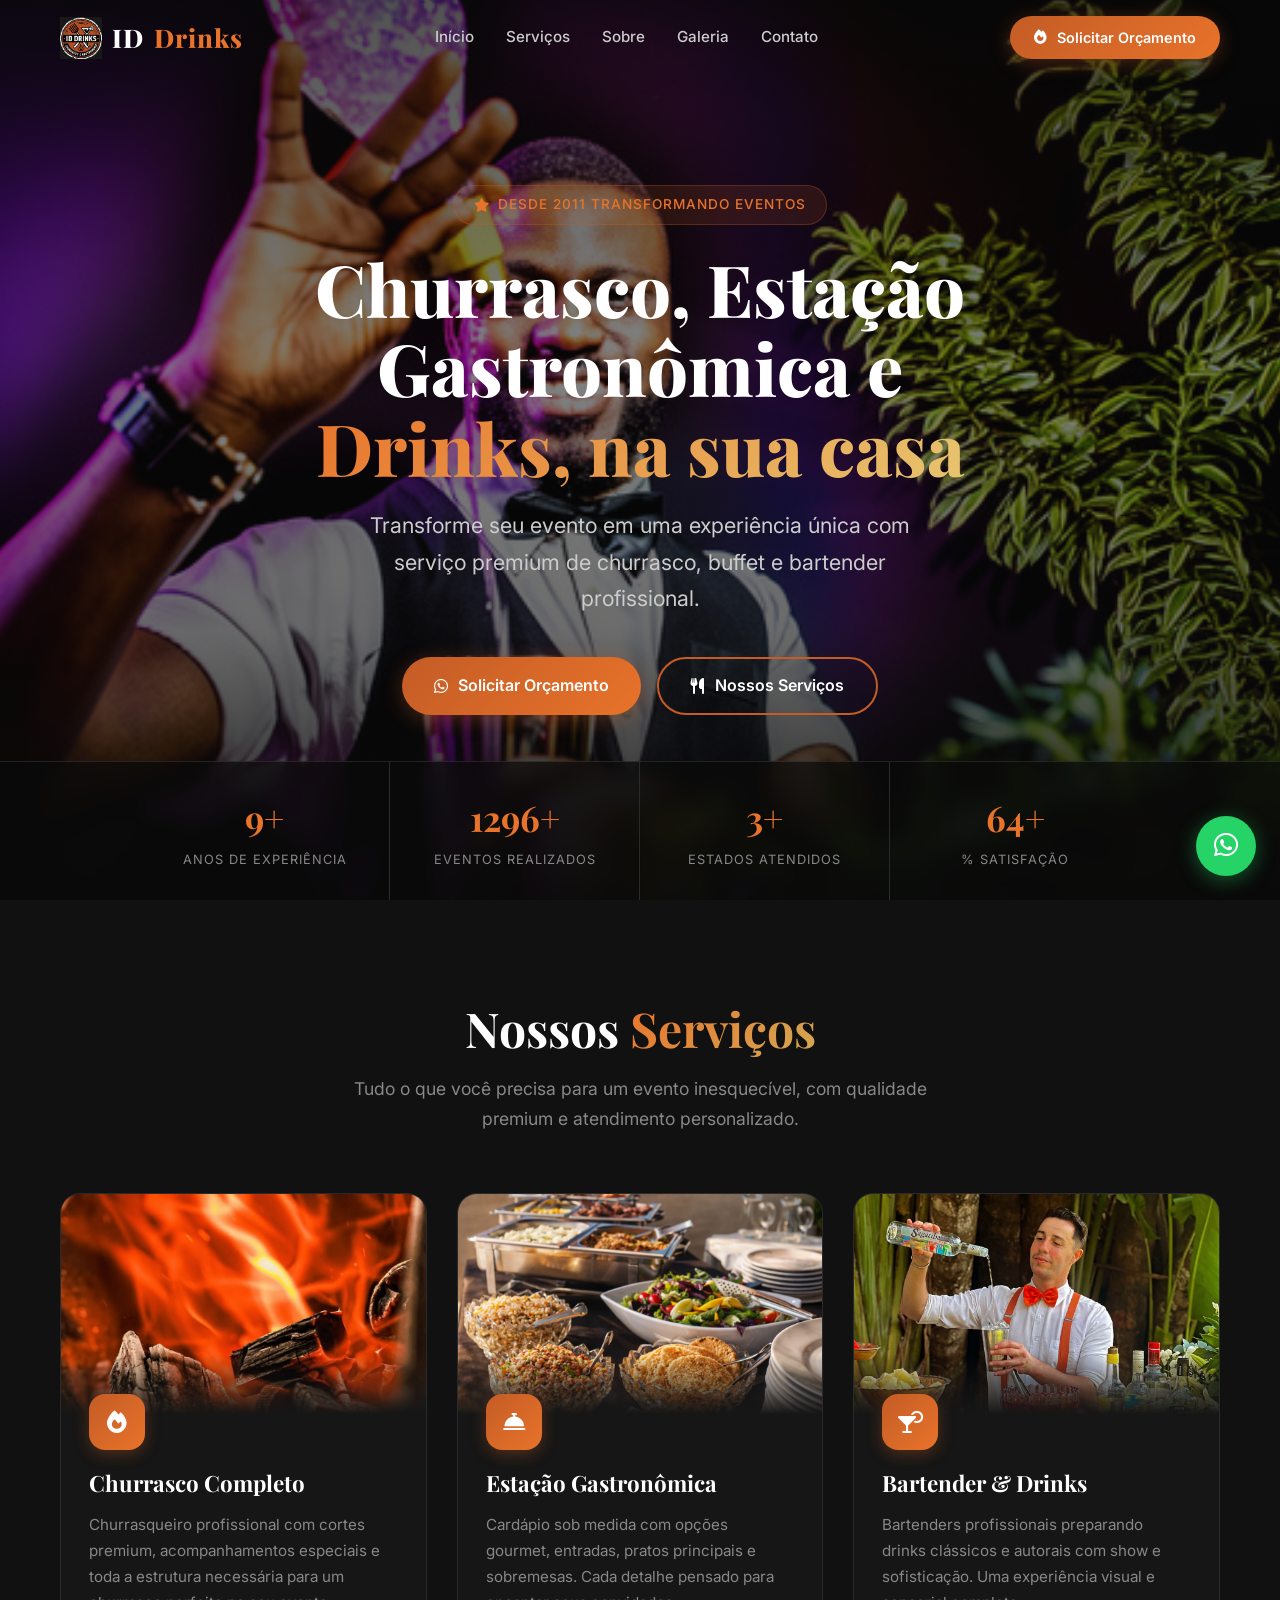
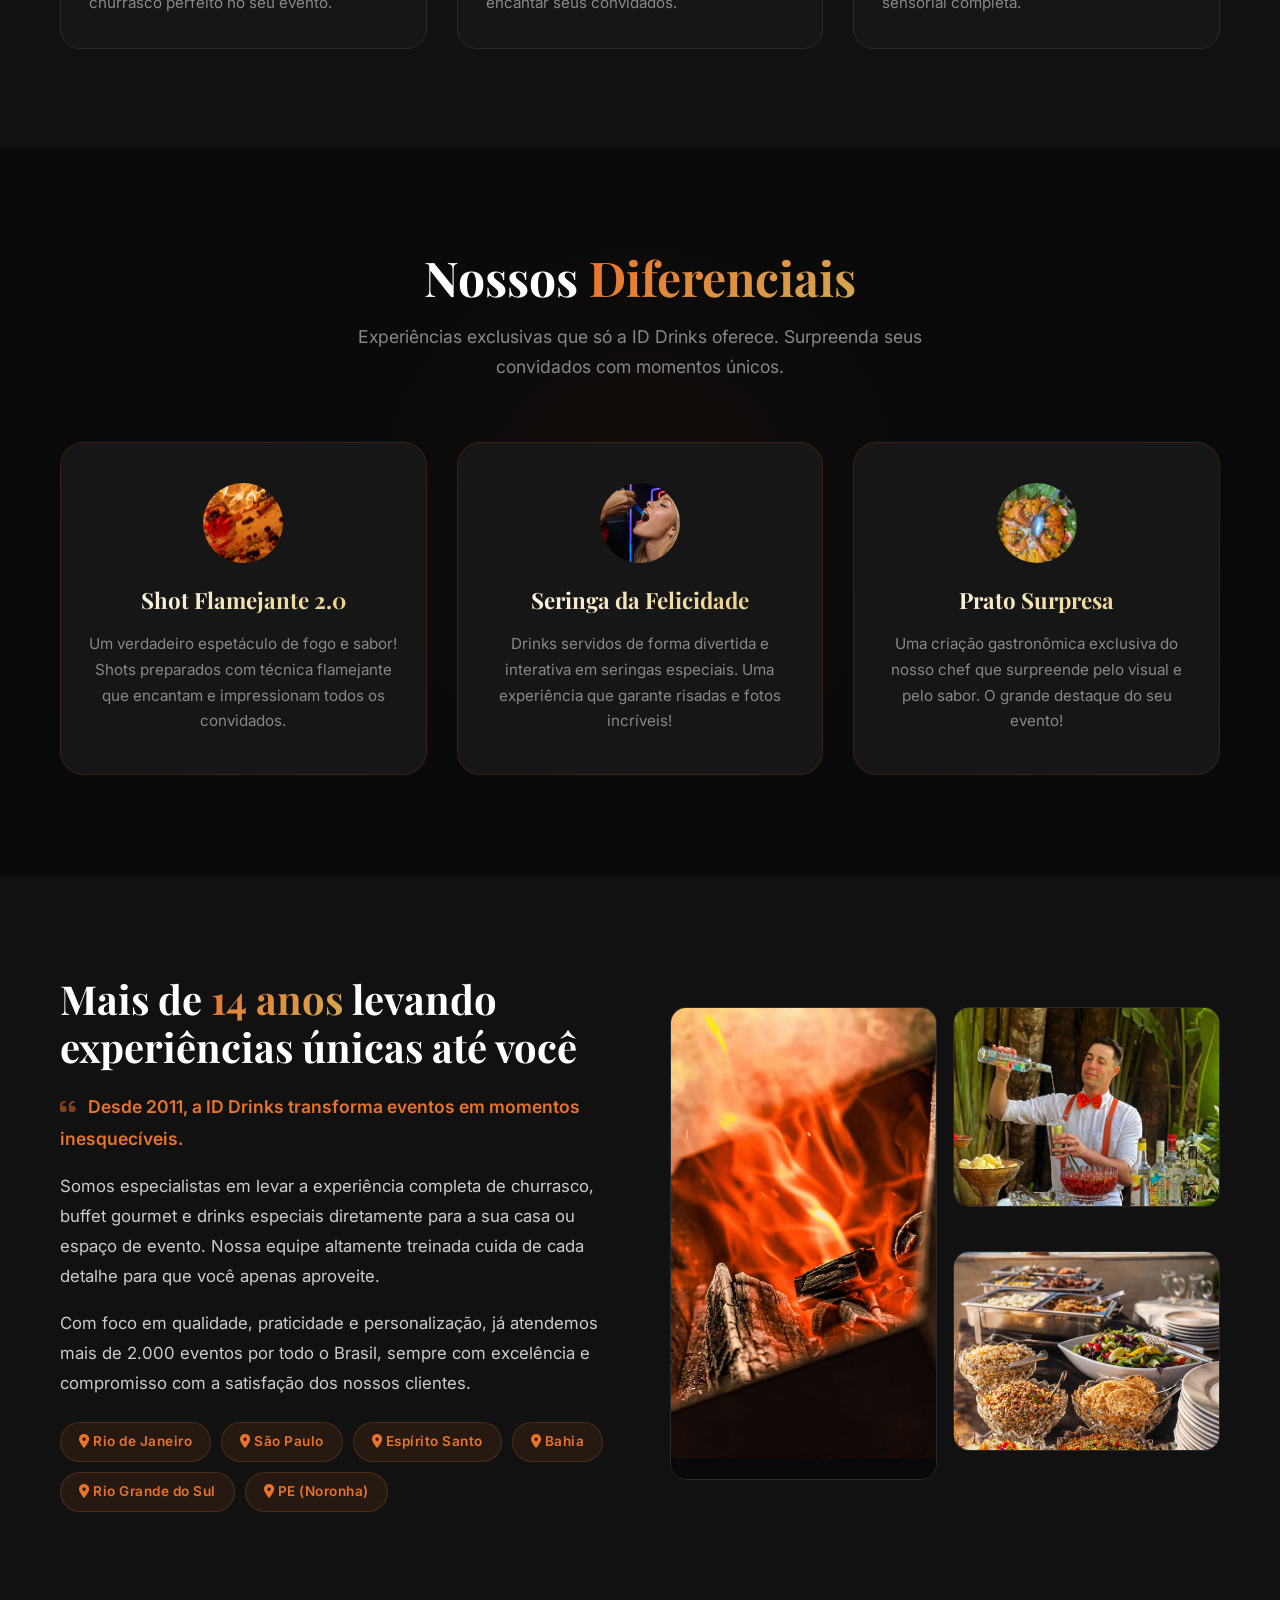
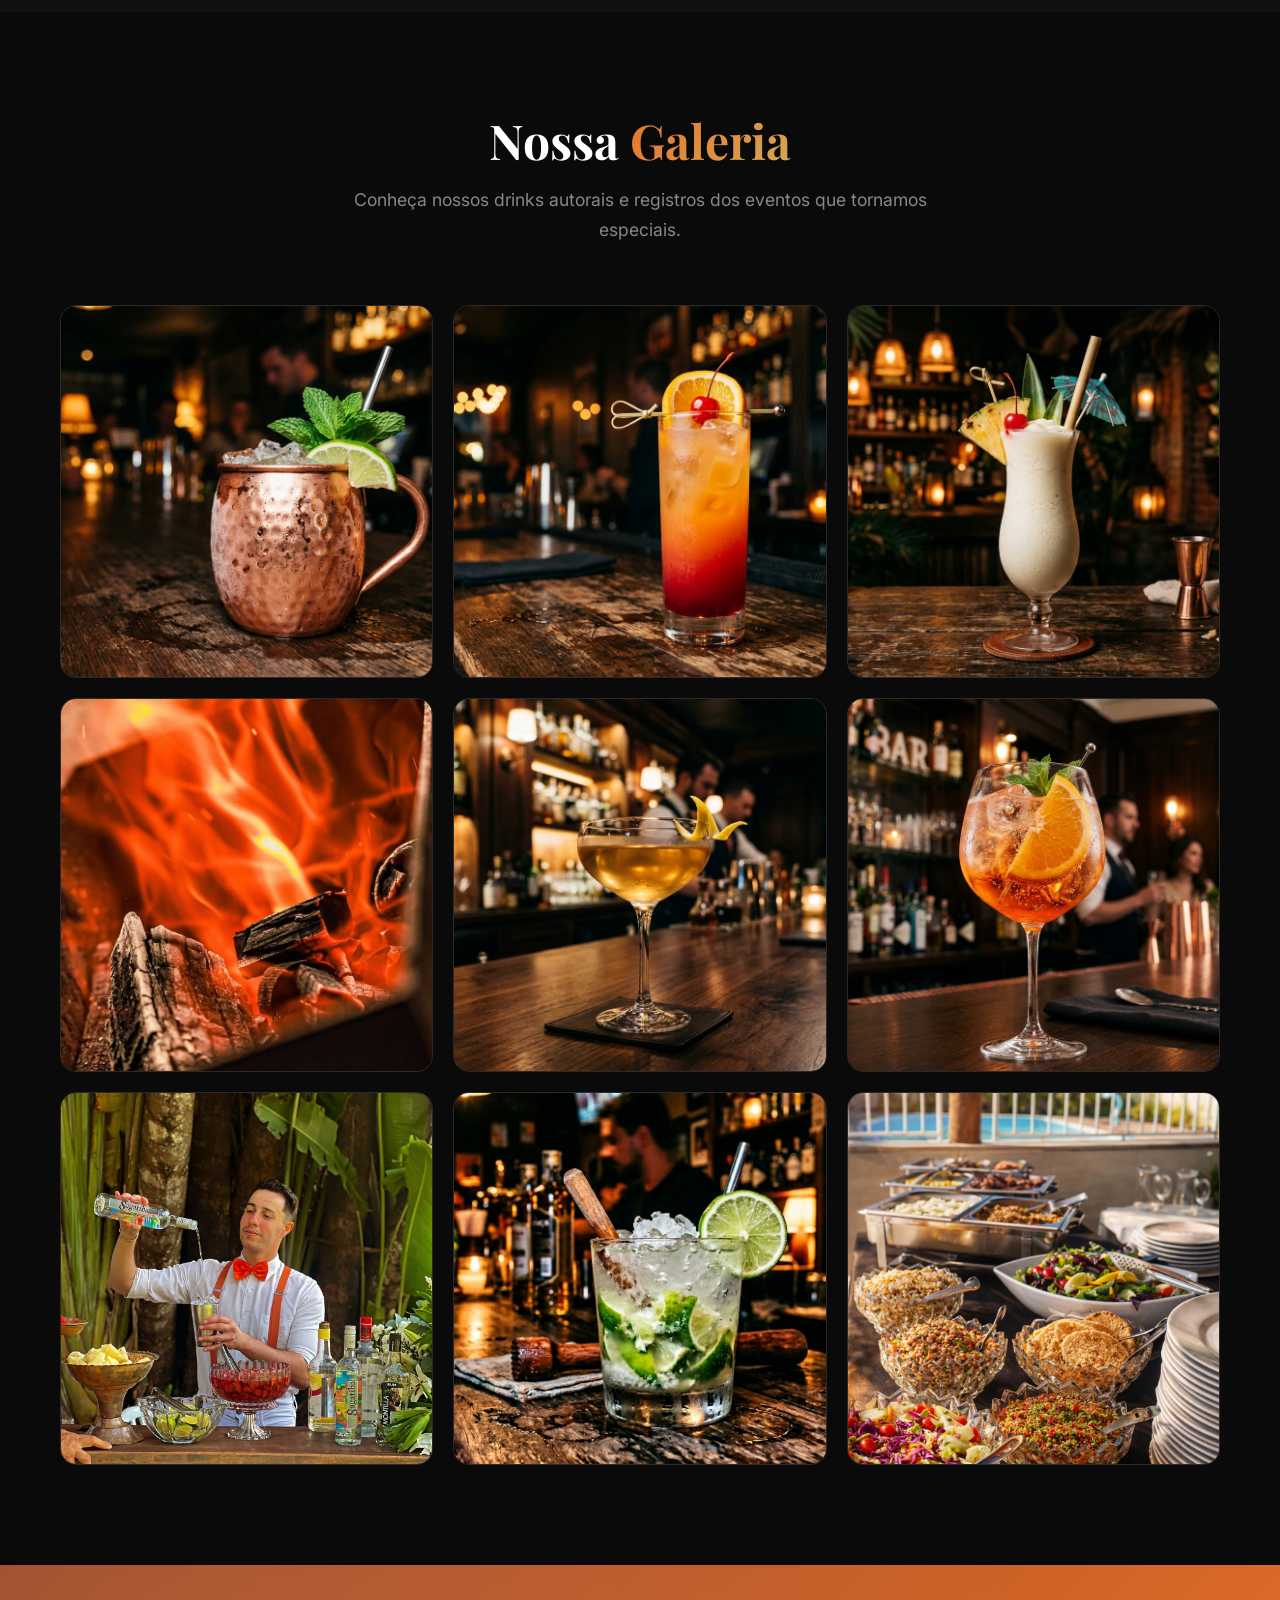
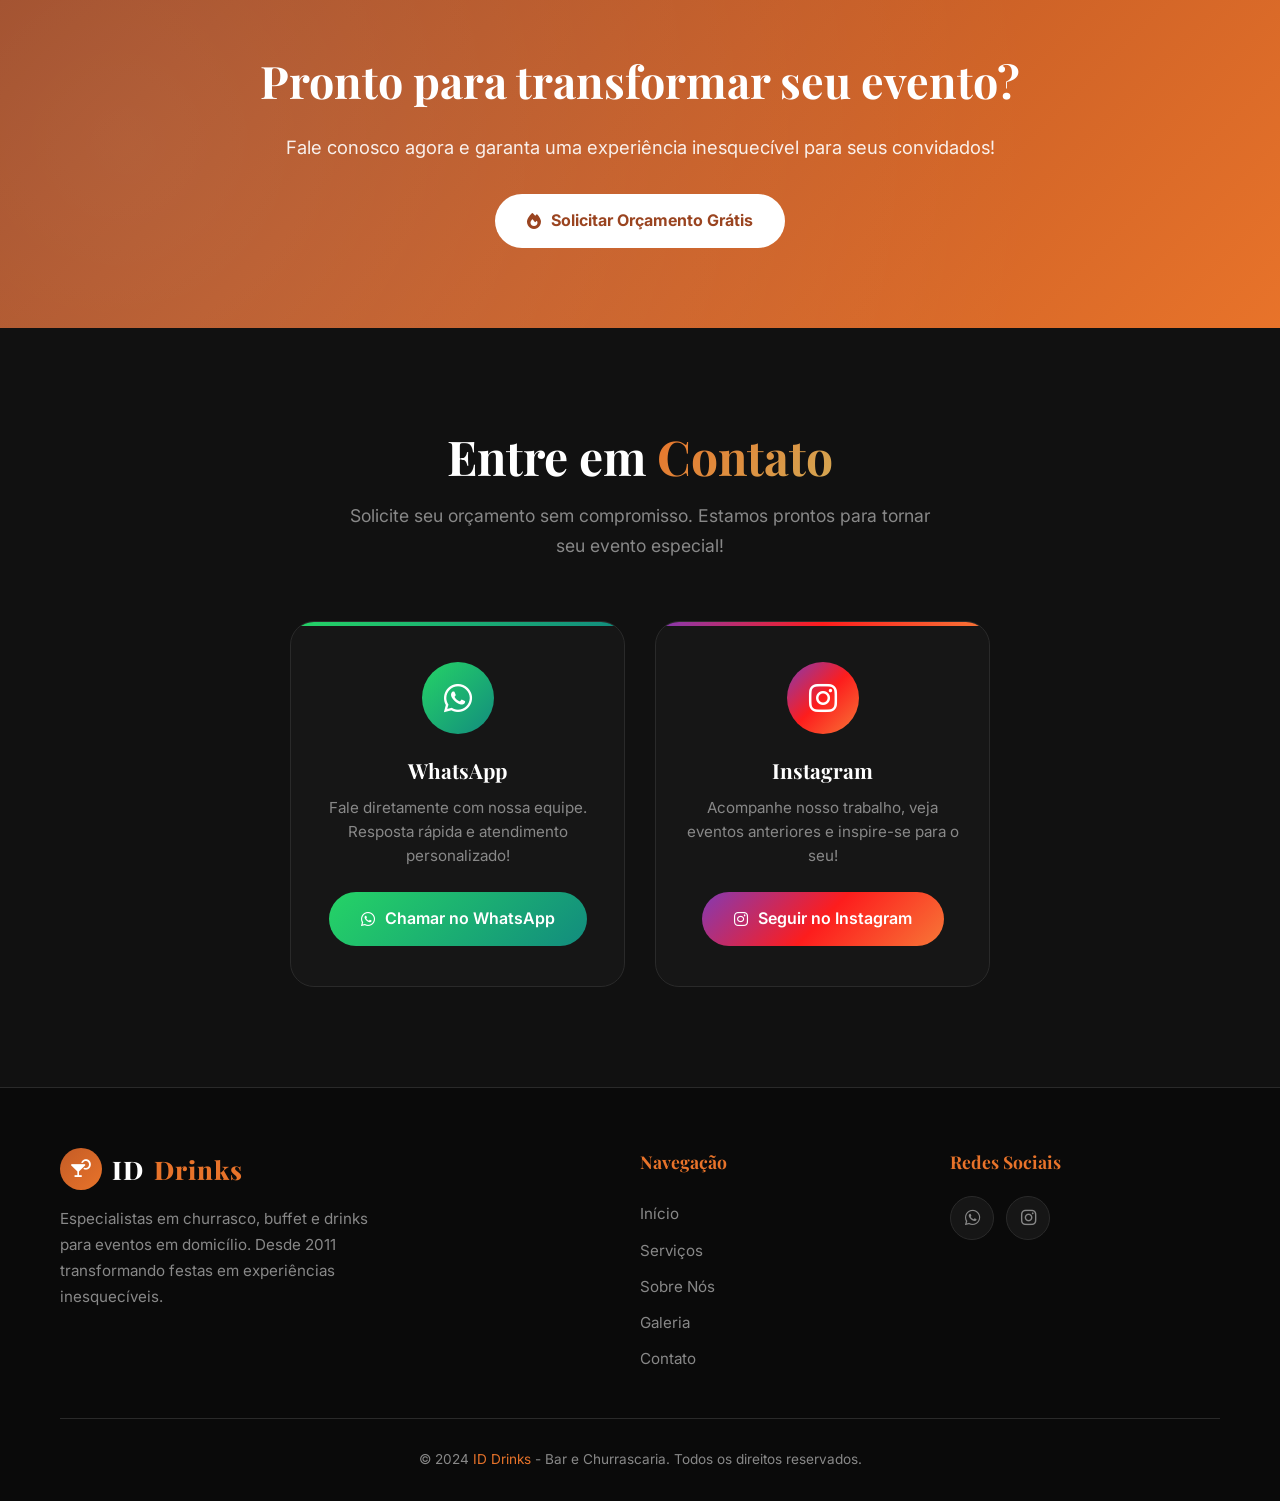
==== index.html @ 03907edc "Update index.html" ====
<!DOCTYPE html>
<html lang="pt-BR">
<head>
    <meta charset="UTF-8">
    <meta name="viewport" content="width=device-width, initial-scale=1.0">
    <meta property="og:image" content="https://rubens-maldonado.github.io/id-drink/public/images/hero-bg.jpg">
    <title>ID Drinks - Bar e Churrascaria | Eventos em Domicílio</title>
    <meta name="description" content="Churrasco, buffet e drinks especiais para seu evento. Desde 2011 transformando festas em experiências únicas. Atendemos RJ, SP, ES, BA, RS e PE.">
    <link rel="preconnect" href="https://fonts.googleapis.com">
    <link rel="preconnect" href="https://fonts.gstatic.com" crossorigin>
    <link href="https://fonts.googleapis.com/css2?family=Playfair+Display:ital,wght@0,400;0,600;0,700;0,800;1,400&family=Inter:wght@300;400;500;600;700&display=swap" rel="stylesheet">
    <link rel="stylesheet" href="https://cdnjs.cloudflare.com/ajax/libs/font-awesome/6.5.1/css/all.min.css">
    <link rel="icon" href="public/images/LOGO.jpg" type="image/png">
    <style>
        /* ===================== RESET & BASE ===================== */
        *, *::before, *::after {
            margin: 0;
            padding: 0;
            box-sizing: border-box;
        }

        :root {
            --primary: #C45C26;
            --primary-light: #E8732A;
            --primary-dark: #9A4420;
            --primary-glow: rgba(196, 92, 38, 0.35);
            --gold: #D4A853;
            --gold-light: #E8C670;
            --bg: #0A0A0A;
            --bg-secondary: #111111;
            --bg-card: #161616;
            --bg-card-hover: #1E1E1E;
            --border-color: #2A2A2A;
            --border-light: rgba(255,255,255,0.08);
            --text: #FFFFFF;
            --text-muted: #888888;
            --text-secondary: #CCCCCC;
            --glass-bg: rgba(10, 10, 10, 0.8);
            --glass-border: rgba(255, 255, 255, 0.1);
            --shadow: 0 8px 32px rgba(0,0,0,0.4);
            --shadow-glow: 0 0 30px rgba(196, 92, 38, 0.2);
        }

        html {
            scroll-behavior: smooth;
            scroll-padding-top: 80px;
            overflow-x: hidden;
        }

        body {
            font-family: 'Inter', -apple-system, BlinkMacSystemFont, 'Segoe UI', sans-serif;
            background-color: var(--bg);
            color: var(--text);
            line-height: 1.6;
            overflow-x: hidden;
        }

        a {
            text-decoration: none;
            color: inherit;
        }

        img {
            max-width: 100%;
            display: block;
        }

        /* ===================== UTILITIES ===================== */
        .container {
            max-width: 1200px;
            margin: 0 auto;
            padding: 0 20px;
        }

        .section-padding {
            padding: 100px 0;
        }

        .section-header {
            text-align: center;
            margin-bottom: 60px;
        }

        .section-title {
            font-family: 'Playfair Display', serif;
            font-size: clamp(2rem, 5vw, 3rem);
            font-weight: 700;
            margin-bottom: 16px;
            line-height: 1.2;
        }

        .section-title .highlight {
            background: linear-gradient(135deg, var(--primary-light), var(--gold));
            -webkit-background-clip: text;
            -webkit-text-fill-color: transparent;
            background-clip: text;
        }

        .section-subtitle {
            color: var(--text-muted);
            font-size: 1.1rem;
            max-width: 600px;
            margin: 0 auto;
            line-height: 1.7;
        }

        .btn {
            display: inline-flex;
            align-items: center;
            gap: 10px;
            padding: 14px 32px;
            border-radius: 50px;
            font-family: 'Inter', sans-serif;
            font-size: 1rem;
            font-weight: 600;
            cursor: pointer;
            border: none;
            transition: all 0.3s ease;
            text-decoration: none;
        }

        .btn-primary {
            background: linear-gradient(135deg, var(--primary), var(--primary-light));
            color: white;
            box-shadow: 0 4px 20px var(--primary-glow);
        }

        .btn-primary:hover {
            transform: translateY(-2px);
            box-shadow: 0 8px 30px var(--primary-glow);
            filter: brightness(1.1);
        }

        .btn-outline {
            background: transparent;
            color: white;
            border: 2px solid var(--primary);
        }

        .btn-outline:hover {
            background: var(--primary);
            transform: translateY(-2px);
        }

        /* ===================== SCROLL ANIMATIONS ===================== */
        .reveal {
            opacity: 0;
            transform: translateY(40px);
            transition: opacity 0.8s ease, transform 0.8s ease;
        }

        .reveal.revealed {
            opacity: 1;
            transform: translateY(0);
        }

        .reveal-left {
            opacity: 0;
            transform: translateX(-60px);
            transition: opacity 0.8s ease, transform 0.8s ease;
        }

        .reveal-left.revealed {
            opacity: 1;
            transform: translateX(0);
        }

        .reveal-right {
            opacity: 0;
            transform: translateX(60px);
            transition: opacity 0.8s ease, transform 0.8s ease;
        }

        .reveal-right.revealed {
            opacity: 1;
            transform: translateX(0);
        }

        .reveal-scale {
            opacity: 0;
            transform: scale(0.85);
            transition: opacity 0.8s ease, transform 0.8s ease;
        }

        .reveal-scale.revealed {
            opacity: 1;
            transform: scale(1);
        }

        /* ===================== HEADER ===================== */
        header {
            position: fixed;
            top: 0;
            left: 0;
            right: 0;
            z-index: 1000;
            padding: 16px 0;
            transition: all 0.4s ease;
        }

        header.scrolled {
            background: var(--glass-bg);
            backdrop-filter: blur(20px);
            -webkit-backdrop-filter: blur(20px);
            border-bottom: 1px solid var(--glass-border);
            padding: 10px 0;
            box-shadow: 0 4px 30px rgba(0,0,0,0.3);
        }

        .header-inner {
            display: flex;
            align-items: center;
            justify-content: space-between;
            max-width: 1200px;
            margin: 0 auto;
            padding: 0 20px;
        }

        .logo {
            display: flex;
            align-items: center;
            gap: 10px;
            font-family: 'Playfair Display', serif;
            font-size: 1.6rem;
            font-weight: 800;
            color: white;
            letter-spacing: 1px;
        }

        .logo-icon {
            width: 42px;
            height: 42px;
            background: linear-gradient(135deg, var(--primary), var(--primary-light));
            border-radius: 50%;
            display: flex;
            align-items: center;
            justify-content: center;
            font-size: 1.1rem;
        }

        .logo span {
            color: var(--primary-light);
        }

        nav {
            display: flex;
            align-items: center;
            gap: 32px;
        }

        nav a {
            color: var(--text-secondary);
            font-size: 0.95rem;
            font-weight: 500;
            position: relative;
            transition: color 0.3s;
        }

        nav a:hover {
            color: var(--primary-light);
        }

        nav a::after {
            content: '';
            position: absolute;
            bottom: -4px;
            left: 0;
            width: 0;
            height: 2px;
            background: var(--primary-light);
            transition: width 0.3s;
        }

        nav a:hover::after {
            width: 100%;
        }

        .header-cta {
            padding: 10px 24px;
            font-size: 0.9rem;
        }

        .hamburger {
            display: none;
            flex-direction: column;
            gap: 5px;
            cursor: pointer;
            padding: 5px;
            z-index: 1001;
        }

        .hamburger span {
            width: 28px;
            height: 2.5px;
            background: white;
            border-radius: 2px;
            transition: all 0.3s ease;
        }

        .hamburger.active span:nth-child(1) {
            transform: rotate(45deg) translate(5px, 5px);
        }

        .hamburger.active span:nth-child(2) {
            opacity: 0;
        }

        .hamburger.active span:nth-child(3) {
            transform: rotate(-45deg) translate(6px, -6px);
        }

        /* Mobile Menu */
        .mobile-menu {
            display: none;
            position: fixed;
            top: 0;
            right: -100%;
            width: 80%;
            max-width: 350px;
            height: 100vh;
            background: rgba(15, 15, 15, 0.98);
            backdrop-filter: blur(20px);
            padding: 100px 40px 40px;
            transition: right 0.4s ease;
            z-index: 999;
            border-left: 1px solid var(--border-color);
        }

        .mobile-menu.open {
            right: 0;
        }

        .mobile-menu a {
            display: block;
            color: var(--text-secondary);
            font-size: 1.2rem;
            font-weight: 500;
            padding: 16px 0;
            border-bottom: 1px solid var(--border-color);
            transition: color 0.3s, padding-left 0.3s;
        }

        .mobile-menu a:hover {
            color: var(--primary-light);
            padding-left: 10px;
        }

        .mobile-menu .btn {
            margin-top: 30px;
            width: 100%;
            justify-content: center;
        }

        .menu-overlay {
            display: none;
            position: fixed;
            top: 0;
            left: 0;
            width: 100%;
            height: 100%;
            background: rgba(0,0,0,0.6);
            z-index: 998;
            opacity: 0;
            transition: opacity 0.3s;
        }

        .menu-overlay.active {
            opacity: 1;
        }

        /* ===================== HERO ===================== */
        .hero {
            position: relative;
            min-height: 100vh;
            display: flex;
            align-items: center;
            justify-content: center;
            overflow: hidden;
        }

        .hero-bg {
            position: absolute;
            top: 0;
            left: 0;
            width: 100%;
            height: 100%;
            background-image: url('public/images/hero-bg.jpg');
            background-size: cover;
            background-position: center;
            background-repeat: no-repeat;
            transform: scale(1.05);
            transition: transform 10s ease;
        }

        .hero:hover .hero-bg {
            transform: scale(1.1);
        }

        .hero-overlay {
            position: absolute;
            top: 0;
            left: 0;
            width: 100%;
            height: 100%;
            background: linear-gradient(
                180deg,
                rgba(10, 10, 10, 0.7) 0%,
                rgba(10, 10, 10, 0.5) 40%,
                rgba(10, 10, 10, 0.6) 70%,
                rgba(10, 10, 10, 0.95) 100%
            );
        }

        .hero-content {
            position: relative;
            z-index: 2;
            text-align: center;
            max-width: 850px;
            padding: 0 20px;
        }

        .hero-badge {
            display: inline-flex;
            align-items: center;
            gap: 8px;
            background: rgba(196, 92, 38, 0.15);
            border: 1px solid rgba(196, 92, 38, 0.3);
            border-radius: 50px;
            padding: 8px 20px;
            font-size: 0.85rem;
            color: var(--primary-light);
            margin-bottom: 24px;
            font-weight: 500;
            letter-spacing: 1px;
            text-transform: uppercase;
        }

        .hero h1 {
            font-family: 'Playfair Display', serif;
            font-size: clamp(2.5rem, 7vw, 4.5rem);
            font-weight: 800;
            line-height: 1.1;
            margin-bottom: 20px;
        }

        .hero h1 .gradient-text {
            background: linear-gradient(135deg, var(--primary-light), var(--gold-light));
            -webkit-background-clip: text;
            -webkit-text-fill-color: transparent;
            background-clip: text;
        }

        .hero p {
            font-size: clamp(1.1rem, 2.5vw, 1.35rem);
            color: var(--text-secondary);
            margin-bottom: 40px;
            max-width: 600px;
            margin-left: auto;
            margin-right: auto;
            line-height: 1.7;
        }

        .hero-buttons {
            display: flex;
            gap: 16px;
            justify-content: center;
            flex-wrap: wrap;
        }

        .hero-stats {
            position: absolute;
            bottom: 0;
            left: 0;
            right: 0;
            z-index: 2;
            background: rgba(10, 10, 10, 0.7);
            backdrop-filter: blur(10px);
            border-top: 1px solid var(--glass-border);
        }

        .stats-grid {
            display: grid;
            grid-template-columns: repeat(4, 1fr);
            max-width: 1000px;
            margin: 0 auto;
        }

        .stat-item {
            text-align: center;
            padding: 28px 10px;
            border-right: 1px solid var(--border-color);
        }

        .stat-item:last-child {
            border-right: none;
        }

        .stat-number {
            font-family: 'Playfair Display', serif;
            font-size: clamp(1.5rem, 3vw, 2.2rem);
            font-weight: 700;
            color: var(--primary-light);
            display: block;
        }

        .stat-label {
            font-size: 0.8rem;
            color: var(--text-muted);
            text-transform: uppercase;
            letter-spacing: 1px;
            margin-top: 4px;
        }

        /* ===================== SERVICES ===================== */
        .services {
            background: var(--bg-secondary);
        }

        .services-grid {
            display: grid;
            grid-template-columns: repeat(3, 1fr);
            gap: 30px;
        }

        .service-card {
            background: var(--bg-card);
            border: 1px solid var(--border-color);
            border-radius: 20px;
            overflow: hidden;
            transition: all 0.4s ease;
            position: relative;
        }

        .service-card:hover {
            transform: translateY(-10px);
            border-color: var(--primary);
            box-shadow: var(--shadow-glow);
        }

        .service-card-img {
            width: 100%;
            height: 220px;
            object-fit: cover;
            transition: transform 0.5s ease;
        }

        .service-card:hover .service-card-img {
            transform: scale(1.05);
        }

        .service-card-img-wrapper {
            overflow: hidden;
            position: relative;
        }

        .service-card-img-wrapper::after {
            content: '';
            position: absolute;
            bottom: 0;
            left: 0;
            right: 0;
            height: 60px;
            background: linear-gradient(transparent, var(--bg-card));
        }

        .service-card-body {
            padding: 24px 28px 32px;
        }

        .service-icon {
            width: 56px;
            height: 56px;
            background: linear-gradient(135deg, var(--primary), var(--primary-light));
            border-radius: 16px;
            display: flex;
            align-items: center;
            justify-content: center;
            font-size: 1.4rem;
            color: white;
            margin-bottom: 16px;
            margin-top: -44px;
            position: relative;
            box-shadow: 0 4px 15px var(--primary-glow);
        }

        .service-card h3 {
            font-family: 'Playfair Display', serif;
            font-size: 1.4rem;
            font-weight: 700;
            margin-bottom: 10px;
        }

        .service-card p {
            color: var(--text-muted);
            font-size: 0.95rem;
            line-height: 1.7;
        }

        /* ===================== DIFFERENTIALS ===================== */
        .differentials {
            background: var(--bg);
            position: relative;
            overflow: hidden;
        }

        .differentials::before {
            content: '';
            position: absolute;
            top: 50%;
            left: 50%;
            transform: translate(-50%, -50%);
            width: 600px;
            height: 600px;
            background: radial-gradient(circle, var(--primary-glow) 0%, transparent 70%);
            opacity: 0.15;
            pointer-events: none;
        }

        .diff-grid {
            display: grid;
            grid-template-columns: repeat(3, 1fr);
            gap: 30px;
            position: relative;
            z-index: 1;
        }

        .diff-card {
            background: linear-gradient(145deg, rgba(196, 92, 38, 0.08), rgba(26, 26, 26, 0.9));
            border: 1px solid rgba(196, 92, 38, 0.2);
            border-radius: 24px;
            padding: 40px 28px;
            text-align: center;
            transition: all 0.4s ease;
            position: relative;
            overflow: hidden;
        }

        .diff-card::before {
            content: '';
            position: absolute;
            top: -2px;
            left: -2px;
            right: -2px;
            bottom: -2px;
            background: linear-gradient(135deg, var(--primary), var(--gold), var(--primary-dark));
            border-radius: 25px;
            z-index: -1;
            opacity: 0;
            transition: opacity 0.4s ease;
        }

        .diff-card::after {
            content: '';
            position: absolute;
            top: 0;
            left: 0;
            right: 0;
            bottom: 0;
            background: var(--bg-card);
            border-radius: 23px;
            z-index: -1;
        }

        .diff-card:hover::before {
            opacity: 1;
        }

        .diff-card:hover {
            transform: translateY(-8px) scale(1.02);
            box-shadow: 0 20px 60px rgba(196, 92, 38, 0.15);
        }

        .diff-icon img {
           width: 100%;
           height: 100%;
            object-fit: cover; /* mantém proporção bonita */
            border-radius: 50%; /* deixa redondo igual antes */
        }
        
        .diff-icon {
            width: 80px;
            height: 80px;
            margin: 0 auto 20px;
            background: linear-gradient(135deg, rgba(196, 92, 38, 0.15), rgba(212, 168, 83, 0.1));
            border-radius: 50%;
            display: flex;
            align-items: center;
            justify-content: center;
            font-size: 2rem;
            transition: all 0.4s ease;
        }

        .diff-card:hover .diff-icon {
            transform: scale(1.15) rotate(5deg);
            background: linear-gradient(135deg, var(--primary), var(--primary-light));
            box-shadow: 0 0 30px var(--primary-glow);
        }

        .diff-card h3 {
            font-family: 'Playfair Display', serif;
            font-size: 1.4rem;
            font-weight: 700;
            margin-bottom: 12px;
            background: linear-gradient(135deg, var(--text), var(--gold-light));
            -webkit-background-clip: text;
            -webkit-text-fill-color: transparent;
            background-clip: text;
        }

        .diff-card p {
            color: var(--text-muted);
            font-size: 0.95rem;
            line-height: 1.7;
        }

        /* ===================== ABOUT ===================== */
        .about {
            background: var(--bg-secondary);
        }

        .about-grid {
            display: grid;
            grid-template-columns: 1fr 1fr;
            gap: 60px;
            align-items: center;
        }

        .about-text h2 {
            font-family: 'Playfair Display', serif;
            font-size: clamp(1.8rem, 4vw, 2.5rem);
            font-weight: 700;
            margin-bottom: 20px;
            line-height: 1.2;
        }

        .about-text h2 .highlight {
            background: linear-gradient(135deg, var(--primary-light), var(--gold));
            -webkit-background-clip: text;
            -webkit-text-fill-color: transparent;
            background-clip: text;
        }

        .about-text p {
            color: var(--text-secondary);
            font-size: 1.05rem;
            line-height: 1.8;
            margin-bottom: 16px;
        }

        .about-text p.accent {
            color: var(--primary-light);
            font-weight: 600;
            font-size: 1.1rem;
        }

        .about-states {
            display: flex;
            flex-wrap: wrap;
            gap: 10px;
            margin-top: 24px;
        }

        .state-badge {
            background: rgba(196, 92, 38, 0.12);
            border: 1px solid rgba(196, 92, 38, 0.25);
            color: var(--primary-light);
            padding: 8px 18px;
            border-radius: 50px;
            font-size: 0.85rem;
            font-weight: 600;
            letter-spacing: 0.5px;
            transition: all 0.3s;
        }

        .state-badge:hover {
            background: var(--primary);
            color: white;
            transform: translateY(-2px);
        }

        .about-images {
            display: grid;
            grid-template-columns: 1fr 1fr;
            grid-template-rows: 1fr 1fr;
            gap: 16px;
        }

        .about-images img {
            width: 100%;
            height: 200px;
            object-fit: cover;
            border-radius: 16px;
            border: 1px solid var(--border-color);
            transition: all 0.4s;
        }

        .about-images img:hover {
            border-color: var(--primary);
            transform: scale(1.03);
        }

        .about-images img:first-child {
            grid-row: 1 / 3;
            height: 100%;
        }

        /* ===================== GALLERY ===================== */
        .gallery {
            background: var(--bg);
        }

        .gallery-grid {
            display: grid;
            grid-template-columns: repeat(3, 1fr);
            gap: 20px;
        }

        .gallery-item {
            position: relative;
            border-radius: 16px;
            overflow: hidden;
            aspect-ratio: 1;
            cursor: pointer;
            border: 1px solid var(--border-color);
            transition: all 0.4s ease;
        }

        .gallery-item:hover {
            border-color: var(--primary);
            transform: scale(1.03);
            box-shadow: var(--shadow-glow);
            z-index: 2;
        }

        .gallery-item img {
            width: 100%;
            height: 100%;
            object-fit: cover;
            transition: transform 0.5s ease;
        }

        .gallery-item:hover img {
            transform: scale(1.1);
        }

        .gallery-item-overlay {
            position: absolute;
            bottom: 0;
            left: 0;
            right: 0;
            padding: 30px 20px 20px;
            background: linear-gradient(transparent, rgba(0,0,0,0.85));
            transform: translateY(100%);
            transition: transform 0.4s ease;
        }

        .gallery-item:hover .gallery-item-overlay {
            transform: translateY(0);
        }

        .gallery-item-overlay h4 {
            font-family: 'Playfair Display', serif;
            font-size: 1.1rem;
            font-weight: 600;
            color: white;
        }

        .gallery-item-overlay span {
            font-size: 0.8rem;
            color: var(--primary-light);
            text-transform: uppercase;
            letter-spacing: 1px;
        }

        /* ===================== CTA BANNER ===================== */
        .cta-banner {
            background: linear-gradient(135deg, var(--primary-dark), var(--primary), var(--primary-light));
            padding: 80px 20px;
            text-align: center;
            position: relative;
            overflow: hidden;
        }

        .cta-banner::before {
            content: '';
            position: absolute;
            top: -50%;
            left: -50%;
            width: 200%;
            height: 200%;
            background: radial-gradient(circle at 30% 50%, rgba(255,255,255,0.1) 0%, transparent 50%);
            pointer-events: none;
        }

        .cta-banner h2 {
            font-family: 'Playfair Display', serif;
            font-size: clamp(1.8rem, 4vw, 2.8rem);
            font-weight: 700;
            margin-bottom: 16px;
            position: relative;
        }

        .cta-banner p {
            font-size: 1.15rem;
            opacity: 0.9;
            margin-bottom: 32px;
            position: relative;
        }

        .cta-banner .btn {
            background: white;
            color: var(--primary-dark);
            font-weight: 700;
            position: relative;
        }

        .cta-banner .btn:hover {
            background: var(--gold);
            color: var(--bg);
        }

        /* ===================== CONTACT ===================== */
        .contact {
            background: var(--bg-secondary);
        }

        .contact-grid {
            display: grid;
            grid-template-columns: repeat(2, 1fr);
            gap: 30px;
            max-width: 700px;
            margin: 0 auto;
        }

        .contact-card {
            background: var(--bg-card);
            border: 1px solid var(--border-color);
            border-radius: 24px;
            padding: 40px 28px;
            text-align: center;
            transition: all 0.4s ease;
            position: relative;
            overflow: hidden;
        }

        .contact-card::before {
            content: '';
            position: absolute;
            top: 0;
            left: 0;
            right: 0;
            height: 4px;
            transition: height 0.3s ease;
        }

        .contact-card.whatsapp::before {
            background: linear-gradient(90deg, #25D366, #128C7E);
        }

        .contact-card.instagram::before {
            background: linear-gradient(90deg, #833AB4, #FD1D1D, #F77737);
        }

        .contact-card:hover {
            transform: translateY(-8px);
            border-color: transparent;
        }

        .contact-card:hover::before {
            height: 6px;
        }

        .contact-card.whatsapp:hover {
            box-shadow: 0 20px 60px rgba(37, 211, 102, 0.15);
        }

        .contact-card.instagram:hover {
            box-shadow: 0 20px 60px rgba(131, 58, 180, 0.15);
        }

        .contact-icon {
            width: 72px;
            height: 72px;
            border-radius: 50%;
            display: flex;
            align-items: center;
            justify-content: center;
            font-size: 2rem;
            margin: 0 auto 20px;
            color: white;
            transition: transform 0.3s;
        }

        .contact-card:hover .contact-icon {
            transform: scale(1.15) rotate(5deg);
        }

        .contact-card.whatsapp .contact-icon {
            background: linear-gradient(135deg, #25D366, #128C7E);
        }

        .contact-card.instagram .contact-icon {
            background: linear-gradient(135deg, #833AB4, #FD1D1D, #F77737);
        }

        .contact-card h3 {
            font-family: 'Playfair Display', serif;
            font-size: 1.3rem;
            font-weight: 700;
            margin-bottom: 8px;
        }

        .contact-card p {
            color: var(--text-muted);
            font-size: 0.95rem;
            margin-bottom: 24px;
            line-height: 1.6;
        }

        .contact-btn {
            display: inline-flex;
            align-items: center;
            gap: 10px;
            padding: 14px 32px;
            border-radius: 50px;
            font-weight: 600;
            font-size: 1rem;
            color: white;
            transition: all 0.3s;
            border: none;
            cursor: pointer;
            font-family: 'Inter', sans-serif;
        }

        .contact-btn.whatsapp-btn {
            background: linear-gradient(135deg, #25D366, #128C7E);
        }

        .contact-btn.whatsapp-btn:hover {
            box-shadow: 0 8px 25px rgba(37, 211, 102, 0.35);
            transform: translateY(-2px);
        }

        .contact-btn.instagram-btn {
            background: linear-gradient(135deg, #833AB4, #FD1D1D, #F77737);
        }

        .contact-btn.instagram-btn:hover {
            box-shadow: 0 8px 25px rgba(131, 58, 180, 0.35);
            transform: translateY(-2px);
        }

        /* ===================== FOOTER ===================== */
        footer {
            background: var(--bg);
            border-top: 1px solid var(--border-color);
            padding: 60px 0 30px;
        }

        .footer-grid {
            display: grid;
            grid-template-columns: 2fr 1fr 1fr;
            gap: 40px;
            margin-bottom: 40px;
        }

        .footer-brand .logo {
            margin-bottom: 16px;
        }

        .footer-brand p {
            color: var(--text-muted);
            font-size: 0.95rem;
            line-height: 1.7;
            max-width: 320px;
        }

        .footer-links h4,
        .footer-social h4 {
            font-family: 'Playfair Display', serif;
            font-size: 1.1rem;
            font-weight: 700;
            margin-bottom: 20px;
            color: var(--primary-light);
        }

        .footer-links a {
            display: block;
            color: var(--text-muted);
            font-size: 0.95rem;
            padding: 6px 0;
            transition: all 0.3s;
        }

        .footer-links a:hover {
            color: var(--primary-light);
            padding-left: 8px;
        }

        .footer-social-icons {
            display: flex;
            gap: 12px;
        }

        .footer-social-icons a {
            width: 44px;
            height: 44px;
            border-radius: 50%;
            background: var(--bg-card);
            border: 1px solid var(--border-color);
            display: flex;
            align-items: center;
            justify-content: center;
            font-size: 1.1rem;
            color: var(--text-muted);
            transition: all 0.3s;
        }

        .footer-social-icons a:hover {
            background: var(--primary);
            border-color: var(--primary);
            color: white;
            transform: translateY(-3px);
        }

        .footer-bottom {
            text-align: center;
            padding-top: 30px;
            border-top: 1px solid var(--border-color);
            color: var(--text-muted);
            font-size: 0.85rem;
        }

        .footer-bottom .highlight {
            color: var(--primary-light);
        }

        /* ===================== FLOATING ELEMENTS ===================== */
        .float-whatsapp {
            position: fixed;
            bottom: 24px;
            right: 24px;
            width: 60px;
            height: 60px;
            background: #25D366;
            border-radius: 50%;
            display: flex;
            align-items: center;
            justify-content: center;
            font-size: 1.7rem;
            color: white;
            z-index: 900;
            box-shadow: 0 4px 20px rgba(37, 211, 102, 0.4);
            transition: all 0.3s ease;
            animation: whatsapp-pulse 2s infinite;
        }

        .float-whatsapp:hover {
            transform: scale(1.12);
            box-shadow: 0 8px 30px rgba(37, 211, 102, 0.5);
        }

        @keyframes whatsapp-pulse {
            0%, 100% { box-shadow: 0 4px 20px rgba(37, 211, 102, 0.4); }
            50% { box-shadow: 0 4px 30px rgba(37, 211, 102, 0.6), 0 0 0 10px rgba(37, 211, 102, 0.1); }
        }

        .scroll-top {
            position: fixed;
            bottom: 24px;
            left: 24px;
            width: 48px;
            height: 48px;
            background: var(--bg-card);
            border: 1px solid var(--border-color);
            border-radius: 50%;
            display: flex;
            align-items: center;
            justify-content: center;
            font-size: 1.1rem;
            color: var(--primary-light);
            cursor: pointer;
            z-index: 900;
            opacity: 0;
            visibility: hidden;
            transition: all 0.3s ease;
        }

        .scroll-top.visible {
            opacity: 1;
            visibility: visible;
        }

        .scroll-top:hover {
            background: var(--primary);
            color: white;
            transform: translateY(-3px);
        }

        /* ===================== LIGHTBOX ===================== */
        .lightbox {
            display: none;
            position: fixed;
            top: 0;
            left: 0;
            width: 100%;
            height: 100%;
            background: rgba(0, 0, 0, 0.95);
            z-index: 2000;
            align-items: center;
            justify-content: center;
            padding: 40px;
        }

        .lightbox.active {
            display: flex;
        }

        .lightbox img {
            max-width: 90%;
            max-height: 85vh;
            object-fit: contain;
            border-radius: 12px;
            box-shadow: 0 20px 60px rgba(0,0,0,0.5);
        }

        .lightbox-close {
            position: absolute;
            top: 20px;
            right: 30px;
            width: 50px;
            height: 50px;
            background: rgba(255,255,255,0.1);
            border: 1px solid rgba(255,255,255,0.2);
            border-radius: 50%;
            display: flex;
            align-items: center;
            justify-content: center;
            font-size: 1.5rem;
            color: white;
            cursor: pointer;
            transition: all 0.3s;
        }

        .lightbox-close:hover {
            background: var(--primary);
            border-color: var(--primary);
            transform: rotate(90deg);
        }

        .lightbox-caption {
            position: absolute;
            bottom: 30px;
            left: 0;
            right: 0;
            text-align: center;
            font-family: 'Playfair Display', serif;
            font-size: 1.3rem;
            color: white;
        }

        /* ===================== RESPONSIVE ===================== */
        @media (max-width: 1024px) {
            .services-grid,
            .diff-grid {
                grid-template-columns: repeat(2, 1fr);
            }

            .about-grid {
                grid-template-columns: 1fr;
                gap: 40px;
            }

            .gallery-grid {
                grid-template-columns: repeat(2, 1fr);
            }

            .footer-grid {
                grid-template-columns: 1fr 1fr;
            }
        }

        @media (max-width: 768px) {
            nav {
                display: none;
            }

            .header-cta-desktop {
                display: none;
            }

            .hamburger {
                display: flex;
            }

            .mobile-menu {
                display: block;
            }

            .hero h1 {
                font-size: clamp(2rem, 8vw, 3rem);
            }

            .stats-grid {
                grid-template-columns: repeat(2, 1fr);
            }

            .stat-item:nth-child(2) {
                border-right: none;
            }

            .services-grid,
            .diff-grid {
                grid-template-columns: 1fr;
            }

            .contact-grid {
                grid-template-columns: 1fr;
            }

            .gallery-grid {
                grid-template-columns: repeat(2, 1fr);
                gap: 12px;
            }

            .footer-grid {
                grid-template-columns: 1fr;
                text-align: center;
            }

            .footer-brand p {
                max-width: 100%;
            }

            .footer-social-icons {
                justify-content: center;
            }

            .section-padding {
                padding: 70px 0;
            }

            .hero-buttons {
                flex-direction: column;
                align-items: center;
            }

            .about-images {
                grid-template-columns: 1fr 1fr;
            }

            .about-images img:first-child {
                grid-row: auto;
            }
        }

        @media (max-width: 480px) {
            .gallery-grid {
                grid-template-columns: 1fr 1fr;
                gap: 8px;
            }

            .gallery-item {
                border-radius: 10px;
            }

            .diff-card {
                padding: 30px 20px;
            }

            .cta-banner {
                padding: 60px 20px;
            }
        }
    </style>
</head>
<body>

    <!-- ==================== HEADER ==================== -->
    <header id="header">
        <div class="header-inner">
            <a href="#inicio" class="logo">
                <div class="logo-icon">
                    <img src="public/images/LOGO.jpg" alt="Logo do bar">
                </div>
                ID <span>Drinks</span>
            </a>

            <nav id="desktop-nav">
                <a href="#inicio">Início</a>
                <a href="#servicos">Serviços</a>
                <a href="#sobre">Sobre</a>
                <a href="#galeria">Galeria</a>
                <a href="#contato">Contato</a>
            </nav>

            <a href="#contato" class="btn btn-primary header-cta header-cta-desktop">
                <i class="fas fa-fire"></i> Solicitar Orçamento
            </a>

            <div class="hamburger" id="hamburger" onclick="toggleMenu()">
                <span></span>
                <span></span>
                <span></span>
            </div>
        </div>
    </header>

    <!-- Mobile Menu -->
    <div class="menu-overlay" id="menu-overlay" onclick="toggleMenu()"></div>
    <div class="mobile-menu" id="mobile-menu">
        <a href="#inicio" onclick="toggleMenu()">Início</a>
        <a href="#servicos" onclick="toggleMenu()">Serviços</a>
        <a href="#sobre" onclick="toggleMenu()">Sobre</a>
        <a href="#galeria" onclick="toggleMenu()">Galeria</a>
        <a href="#contato" onclick="toggleMenu()">Contato</a>
        <a href="#contato" class="btn btn-primary" onclick="toggleMenu()">
            <i class="fas fa-fire"></i> Solicitar Orçamento
        </a>
    </div>

    <!-- ==================== HERO ==================== -->
    <section class="hero" id="inicio">
        <div class="hero-bg"></div>
        <div class="hero-overlay"></div>

        <div class="hero-content">
            <div class="hero-badge">
                <i class="fas fa-star"></i> Desde 2011 transformando eventos
            </div>
            <h1>
                Churrasco, Estação Gastronômica e <br>
                <span class="gradient-text">Drinks, na sua casa</span>
            </h1>
            <p>Transforme seu evento em uma experiência única com serviço premium de churrasco, buffet e bartender profissional.</p>
            <div class="hero-buttons">
                <a href="#contato" class="btn btn-primary">
                    <i class="fab fa-whatsapp"></i> Solicitar Orçamento
                </a>
                <a href="#servicos" class="btn btn-outline">
                    <i class="fas fa-utensils"></i> Nossos Serviços
                </a>
            </div>
        </div>

        <div class="hero-stats">
            <div class="stats-grid">
                <div class="stat-item">
                    <span class="stat-number" data-target="14">0</span>
                    <span class="stat-label">Anos de Experiência</span>
                </div>
                <div class="stat-item">
                    <span class="stat-number" data-target="2000">0</span>
                    <span class="stat-label">Eventos Realizados</span>
                </div>
                <div class="stat-item">
                    <span class="stat-number" data-target="6">0</span>
                    <span class="stat-label">Estados Atendidos</span>
                </div>
                <div class="stat-item">
                    <span class="stat-number" data-target="100">0</span>
                    <span class="stat-label">% Satisfação</span>
                </div>
            </div>
        </div>
    </section>

    <!-- ==================== SERVIÇOS ==================== -->
    <section class="services section-padding" id="servicos">
        <div class="container">
            <div class="section-header reveal">
                <h2 class="section-title">Nossos <span class="highlight">Serviços</span></h2>
                <p class="section-subtitle">Tudo o que você precisa para um evento inesquecível, com qualidade premium e atendimento personalizado.</p>
            </div>

            <div class="services-grid">
                <div class="service-card reveal" style="transition-delay: 0.1s">
                    <div class="service-card-img-wrapper">
                        <img src="public/images/churrasco-service.jpg" alt="Churrasco Completo" class="service-card-img">
                    </div>
                    <div class="service-card-body">
                        <div class="service-icon"><i class="fas fa-fire"></i></div>
                        <h3>Churrasco Completo</h3>
                        <p>Churrasqueiro profissional com cortes premium, acompanhamentos especiais e toda a estrutura necessária para um churrasco perfeito no seu evento.</p>
                    </div>
                </div>

                <div class="service-card reveal" style="transition-delay: 0.25s">
                    <div class="service-card-img-wrapper">
                        <img src="public/images/buffet-service.jpg" alt="Buffet Personalizado" class="service-card-img">
                    </div>
                    <div class="service-card-body">
                        <div class="service-icon"><i class="fas fa-concierge-bell"></i></div>
                        <h3>Estação Gastronômica</h3>
                        <p>Cardápio sob medida com opções gourmet, entradas, pratos principais e sobremesas. Cada detalhe pensado para encantar seus convidados.</p>
                    </div>
                </div>

                <div class="service-card reveal" style="transition-delay: 0.4s">
                    <div class="service-card-img-wrapper">
                        <img src="public/images/bartender-service.jpg" alt="Bartender e Drinks" class="service-card-img">
                    </div>
                    <div class="service-card-body">
                        <div class="service-icon"><i class="fas fa-cocktail"></i></div>
                        <h3>Bartender & Drinks</h3>
                        <p>Bartenders profissionais preparando drinks clássicos e autorais com show e sofisticação. Uma experiência visual e sensorial completa.</p>
                    </div>
                </div>
            </div>
        </div>
    </section>

    <!-- ==================== DIFERENCIAIS ==================== -->
    <section class="differentials section-padding" id="diferenciais">
        <div class="container">
            <div class="section-header reveal">
                <h2 class="section-title">Nossos <span class="highlight">Diferenciais</span></h2>
                <p class="section-subtitle">Experiências exclusivas que só a ID Drinks oferece. Surpreenda seus convidados com momentos únicos.</p>
            </div>

            <div class="diff-grid">
                <div class="diff-card reveal-scale" style="transition-delay: 0.1s">
                    <div class="diff-icon">
                      <img src="public/images/FLAME.jpg" alt="Shot Flamejante">
                    </div>
                    <h3>Shot Flamejante 2.0</h3>
                    <p>Um verdadeiro espetáculo de fogo e sabor! Shots preparados com técnica flamejante que encantam e impressionam todos os convidados.</p>
                </div>

                <div class="diff-card reveal-scale" style="transition-delay: 0.25s">
                    <div class="diff-icon">
                        <img src="public/images/seringa.jpg" alt="Seringa da Felicidade">
                    </div>
                    <h3>Seringa da Felicidade</h3>
                    <p>Drinks servidos de forma divertida e interativa em seringas especiais. Uma experiência que garante risadas e fotos incríveis!</p>
                </div>

                <div class="diff-card reveal-scale" style="transition-delay: 0.4s">
                    <div class="diff-icon">
                        <img src="public/images/BUFFET2.jpg" alt="Prato Surpresa">
                    </div>
                    <h3>Prato Surpresa</h3>
                    <p>Uma criação gastronômica exclusiva do nosso chef que surpreende pelo visual e pelo sabor. O grande destaque do seu evento!</p>
                </div>
            </div>
        </div>
    </section>

    <!-- ==================== SOBRE NÓS ==================== -->
    <section class="about section-padding" id="sobre">
        <div class="container">
            <div class="about-grid">
                <div class="about-text reveal-left">
                    <h2>
                        Mais de <span class="highlight">14 anos</span> levando experiências únicas até você
                    </h2>
                    <p class="accent">
                        <i class="fas fa-quote-left" style="margin-right:8px; opacity:0.5"></i>
                        Desde 2011, a ID Drinks transforma eventos em momentos inesquecíveis.
                    </p>
                    <p>
                        Somos especialistas em levar a experiência completa de churrasco, buffet gourmet e drinks especiais diretamente para a sua casa ou espaço de evento. Nossa equipe altamente treinada cuida de cada detalhe para que você apenas aproveite.
                    </p>
                    <p>
                        Com foco em qualidade, praticidade e personalização, já atendemos mais de 2.000 eventos por todo o Brasil, sempre com excelência e compromisso com a satisfação dos nossos clientes.
                    </p>
                    <div class="about-states">
                        <span class="state-badge"><i class="fas fa-map-marker-alt"></i> Rio de Janeiro</span>
                        <span class="state-badge"><i class="fas fa-map-marker-alt"></i> São Paulo</span>
                        <span class="state-badge"><i class="fas fa-map-marker-alt"></i> Espírito Santo</span>
                        <span class="state-badge"><i class="fas fa-map-marker-alt"></i> Bahia</span>
                        <span class="state-badge"><i class="fas fa-map-marker-alt"></i> Rio Grande do Sul</span>
                        <span class="state-badge"><i class="fas fa-map-marker-alt"></i> PE (Noronha)</span>
                    </div>
                </div>
                <div class="about-images reveal-right">
                    <img src="public/images/churrasco-service.jpg" alt="Churrasco ID Drinks">
                    <img src="public/images/bartender-service.jpg" alt="Bartender ID Drinks">
                    <img src="public/images/buffet-service.jpg" alt="Buffet ID Drinks">
                </div>
            </div>
        </div>
    </section>

    <!-- ==================== GALERIA ==================== -->
    <section class="gallery section-padding" id="galeria">
        <div class="container">
            <div class="section-header reveal">
                <h2 class="section-title">Nossa <span class="highlight">Galeria</span></h2>
                <p class="section-subtitle">Conheça nossos drinks autorais e registros dos eventos que tornamos especiais.</p>
            </div>

            <div class="gallery-grid">
                <div class="gallery-item reveal" style="transition-delay: 0.05s" onclick="openLightbox(this)">
                    <img src="public/images/moscow-mule.jpg" alt="Moscow Mule" data-title="Moscow Mule">
                    <div class="gallery-item-overlay">
                        <span>Drink Clássico</span>
                        <h4>Moscow Mule</h4>
                    </div>
                </div>
                <div class="gallery-item reveal" style="transition-delay: 0.1s" onclick="openLightbox(this)">
                    <img src="public/images/sex-on-the-beach.jpg" alt="Sex on the Beach" data-title="Sex on the Beach">
                    <div class="gallery-item-overlay">
                        <span>Drink Tropical</span>
                        <h4>Sex on the Beach</h4>
                    </div>
                </div>
                <div class="gallery-item reveal" style="transition-delay: 0.15s" onclick="openLightbox(this)">
                    <img src="public/images/pina-colada.jpg" alt="Piña Colada" data-title="Piña Colada">
                    <div class="gallery-item-overlay">
                        <span>Drink Refrescante</span>
                        <h4>Piña Colada</h4>
                    </div>
                </div>
                <div class="gallery-item reveal" style="transition-delay: 0.2s" onclick="openLightbox(this)">
                    <img src="public/images/churrasco-service.jpg" alt="Churrasco Premium" data-title="Churrasco Premium">
                    <div class="gallery-item-overlay">
                        <span>Gastronomia</span>
                        <h4>Churrasco Premium</h4>
                    </div>
                </div>
                <div class="gallery-item reveal" style="transition-delay: 0.25s" onclick="openLightbox(this)">
                    <img src="public/images/fitzgerald.jpg" alt="Fitzgerald" data-title="Fitzgerald">
                    <div class="gallery-item-overlay">
                        <span>Drink Sofisticado</span>
                        <h4>Fitzgerald</h4>
                    </div>
                </div>
                <div class="gallery-item reveal" style="transition-delay: 0.3s" onclick="openLightbox(this)">
                    <img src="public/images/aperol-spritz.jpg" alt="Aperol Spritz" data-title="Aperol Spritz">
                    <div class="gallery-item-overlay">
                        <span>Drink Italiano</span>
                        <h4>Aperol Spritz</h4>
                    </div>
                </div>
                <div class="gallery-item reveal" style="transition-delay: 0.35s" onclick="openLightbox(this)">
                    <img src="public/images/bartender-service.jpg" alt="Bartender Show" data-title="Bartender Show">
                    <div class="gallery-item-overlay">
                        <span>Experiência</span>
                        <h4>Bartender Show</h4>
                    </div>
                </div>
                <div class="gallery-item reveal" style="transition-delay: 0.4s" onclick="openLightbox(this)">
                    <img src="public/images/caipirinha.jpg" alt="Caipirinha" data-title="Caipirinha">
                    <div class="gallery-item-overlay">
                        <span>Drink Brasileiro</span>
                        <h4>Caipirinha</h4>
                    </div>
                </div>
                <div class="gallery-item reveal" style="transition-delay: 0.45s" onclick="openLightbox(this)">
                    <img src="public/images/buffet-service.jpg" alt="Buffet Gourmet" data-title="Buffet Gourmet">
                    <div class="gallery-item-overlay">
                        <span>Gastronomia</span>
                        <h4>Buffet Gourmet</h4>
                    </div>
                </div>
            </div>
        </div>
    </section>

    <!-- ==================== CTA BANNER ==================== -->
    <section class="cta-banner reveal">
        <h2>Pronto para transformar seu evento?</h2>
        <p>Fale conosco agora e garanta uma experiência inesquecível para seus convidados!</p>
        <a href="#contato" class="btn">
            <i class="fas fa-fire"></i> Solicitar Orçamento Grátis
        </a>
    </section>

    <!-- ==================== CONTATO ==================== -->
    <section class="contact section-padding" id="contato">
        <div class="container">
            <div class="section-header reveal">
                <h2 class="section-title">Entre em <span class="highlight">Contato</span></h2>
                <p class="section-subtitle">Solicite seu orçamento sem compromisso. Estamos prontos para tornar seu evento especial!</p>
            </div>

            <div class="contact-grid">
                <div class="contact-card whatsapp reveal" style="transition-delay: 0.1s">
                    <div class="contact-icon">
                        <i class="fab fa-whatsapp"></i>
                    </div>
                    <h3>WhatsApp</h3>
                    <p>Fale diretamente com nossa equipe. Resposta rápida e atendimento personalizado!</p>
                    <a href="https://wa.me/5521996031812" target="_blank" rel="noopener noreferrer" class="contact-btn whatsapp-btn">
                        <i class="fab fa-whatsapp"></i> Chamar no WhatsApp
                    </a>
                </div>

                <div class="contact-card instagram reveal" style="transition-delay: 0.25s">
                    <div class="contact-icon">
                        <i class="fab fa-instagram"></i>
                    </div>
                    <h3>Instagram</h3>
                    <p>Acompanhe nosso trabalho, veja eventos anteriores e inspire-se para o seu!</p>
                    <a href="https://instagram.com/iddrinks01" target="_blank" rel="noopener noreferrer" class="contact-btn instagram-btn">
                        <i class="fab fa-instagram"></i> Seguir no Instagram
                    </a>
                </div>
            </div>
        </div>
    </section>

    <!-- ==================== FOOTER ==================== -->
    <footer>
        <div class="container">
            <div class="footer-grid">
                <div class="footer-brand">
                    <a href="#inicio" class="logo">
                        <div class="logo-icon"><i class="fas fa-cocktail"></i></div>
                        ID <span>Drinks</span>
                    </a>
                    <p>Especialistas em churrasco, buffet e drinks para eventos em domicílio. Desde 2011 transformando festas em experiências inesquecíveis.</p>
                </div>
                <div class="footer-links">
                    <h4>Navegação</h4>
                    <a href="#inicio">Início</a>
                    <a href="#servicos">Serviços</a>
                    <a href="#sobre">Sobre Nós</a>
                    <a href="#galeria">Galeria</a>
                    <a href="#contato">Contato</a>
                </div>
                <div class="footer-social">
                    <h4>Redes Sociais</h4>
                    <div class="footer-social-icons">
                        <a href="https://wa.me/5521996031812" target="_blank" rel="noopener noreferrer" aria-label="WhatsApp">
                            <i class="fab fa-whatsapp"></i>
                        </a>
                        <a href="https://instagram.com/iddrinks01" target="_blank" rel="noopener noreferrer" aria-label="Instagram">
                            <i class="fab fa-instagram"></i>
                        </a>
                    </div>
                </div>
            </div>
            <div class="footer-bottom">
                <p>&copy; 2024 <span class="highlight">ID Drinks</span> - Bar e Churrascaria. Todos os direitos reservados.</p>
            </div>
        </div>
    </footer>

    <!-- ==================== FLOATING ELEMENTS ==================== -->
    <a href="https://wa.me/5521996031812" target="_blank" rel="noopener noreferrer" class="float-whatsapp" aria-label="WhatsApp">
        <i class="fab fa-whatsapp"></i>
    </a>

    <button class="scroll-top" id="scroll-top" onclick="scrollToTop()" aria-label="Voltar ao topo">
        <i class="fas fa-chevron-up"></i>
    </button>

    <!-- ==================== LIGHTBOX ==================== -->
    <div class="lightbox" id="lightbox" onclick="closeLightbox(event)">
        <button class="lightbox-close" onclick="closeLightbox(event)">
            <i class="fas fa-times"></i>
        </button>
        <img src="" alt="" id="lightbox-img">
        <div class="lightbox-caption" id="lightbox-caption"></div>
    </div>

    <!-- ==================== JAVASCRIPT ==================== -->
    <script>
        // ===== Mobile Menu Toggle =====
        function toggleMenu() {
            const hamburger = document.getElementById('hamburger');
            const mobileMenu = document.getElementById('mobile-menu');
            const overlay = document.getElementById('menu-overlay');

            hamburger.classList.toggle('active');
            mobileMenu.classList.toggle('open');

            if (mobileMenu.classList.contains('open')) {
                overlay.style.display = 'block';
                document.body.style.overflow = 'hidden';
                setTimeout(() => overlay.classList.add('active'), 10);
            } else {
                overlay.classList.remove('active');
                document.body.style.overflow = '';
                setTimeout(() => overlay.style.display = 'none', 300);
            }
        }

        // ===== Header Scroll Effect =====
        const header = document.getElementById('header');
        const scrollTopBtn = document.getElementById('scroll-top');

        window.addEventListener('scroll', () => {
            const scrollY = window.scrollY;

            // Header glass effect
            if (scrollY > 60) {
                header.classList.add('scrolled');
            } else {
                header.classList.remove('scrolled');
            }

            // Scroll to top button
            if (scrollY > 500) {
                scrollTopBtn.classList.add('visible');
            } else {
                scrollTopBtn.classList.remove('visible');
            }
        });

        function scrollToTop() {
            window.scrollTo({ top: 0, behavior: 'smooth' });
        }

        // ===== Scroll Reveal Animations =====
        const revealElements = document.querySelectorAll('.reveal, .reveal-left, .reveal-right, .reveal-scale');

        const revealObserver = new IntersectionObserver((entries) => {
            entries.forEach(entry => {
                if (entry.isIntersecting) {
                    entry.target.classList.add('revealed');
                }
            });
        }, {
            threshold: 0.15,
            rootMargin: '0px 0px -50px 0px'
        });

        revealElements.forEach(el => revealObserver.observe(el));

        // ===== Counter Animation =====
        const statNumbers = document.querySelectorAll('.stat-number[data-target]');
        let countersStarted = false;

        function animateCounters() {
            if (countersStarted) return;
            countersStarted = true;

            statNumbers.forEach(counter => {
                const target = parseInt(counter.getAttribute('data-target'));
                const duration = 2000;
                const increment = target / (duration / 16);
                let current = 0;

                const updateCounter = () => {
                    current += increment;
                    if (current < target) {
                        counter.textContent = Math.floor(current) + '+';
                        requestAnimationFrame(updateCounter);
                    } else {
                        counter.textContent = target === 100 ? target + '%' : target + '+';
                    }
                };

                updateCounter();
            });
        }

        const statsSection = document.querySelector('.hero-stats');
        const statsObserver = new IntersectionObserver((entries) => {
            entries.forEach(entry => {
                if (entry.isIntersecting) {
                    animateCounters();
                }
            });
        }, { threshold: 0.5 });

        statsObserver.observe(statsSection);

        // ===== Gallery Lightbox =====
        function openLightbox(item) {
            const img = item.querySelector('img');
            const lightbox = document.getElementById('lightbox');
            const lightboxImg = document.getElementById('lightbox-img');
            const lightboxCaption = document.getElementById('lightbox-caption');

            lightboxImg.src = img.src;
            lightboxImg.alt = img.alt;
            lightboxCaption.textContent = img.getAttribute('data-title') || img.alt;

            lightbox.classList.add('active');
            document.body.style.overflow = 'hidden';
        }

        function closeLightbox(event) {
            if (event.target === document.getElementById('lightbox') ||
                event.target.closest('.lightbox-close')) {
                const lightbox = document.getElementById('lightbox');
                lightbox.classList.remove('active');
                document.body.style.overflow = '';
            }
        }

        // Close lightbox with Escape key
        document.addEventListener('keydown', (e) => {
            if (e.key === 'Escape') {
                const lightbox = document.getElementById('lightbox');
                if (lightbox.classList.contains('active')) {
                    lightbox.classList.remove('active');
                    document.body.style.overflow = '';
                }
            }
        });

        // ===== Smooth scroll for anchor links =====
        document.querySelectorAll('a[href^="#"]').forEach(anchor => {
            anchor.addEventListener('click', function(e) {
                e.preventDefault();
                const targetId = this.getAttribute('href');
                const target = document.querySelector(targetId);
                if (target) {
                    target.scrollIntoView({ behavior: 'smooth' });
                }
            });
        });
    </script>

</body>
</html>
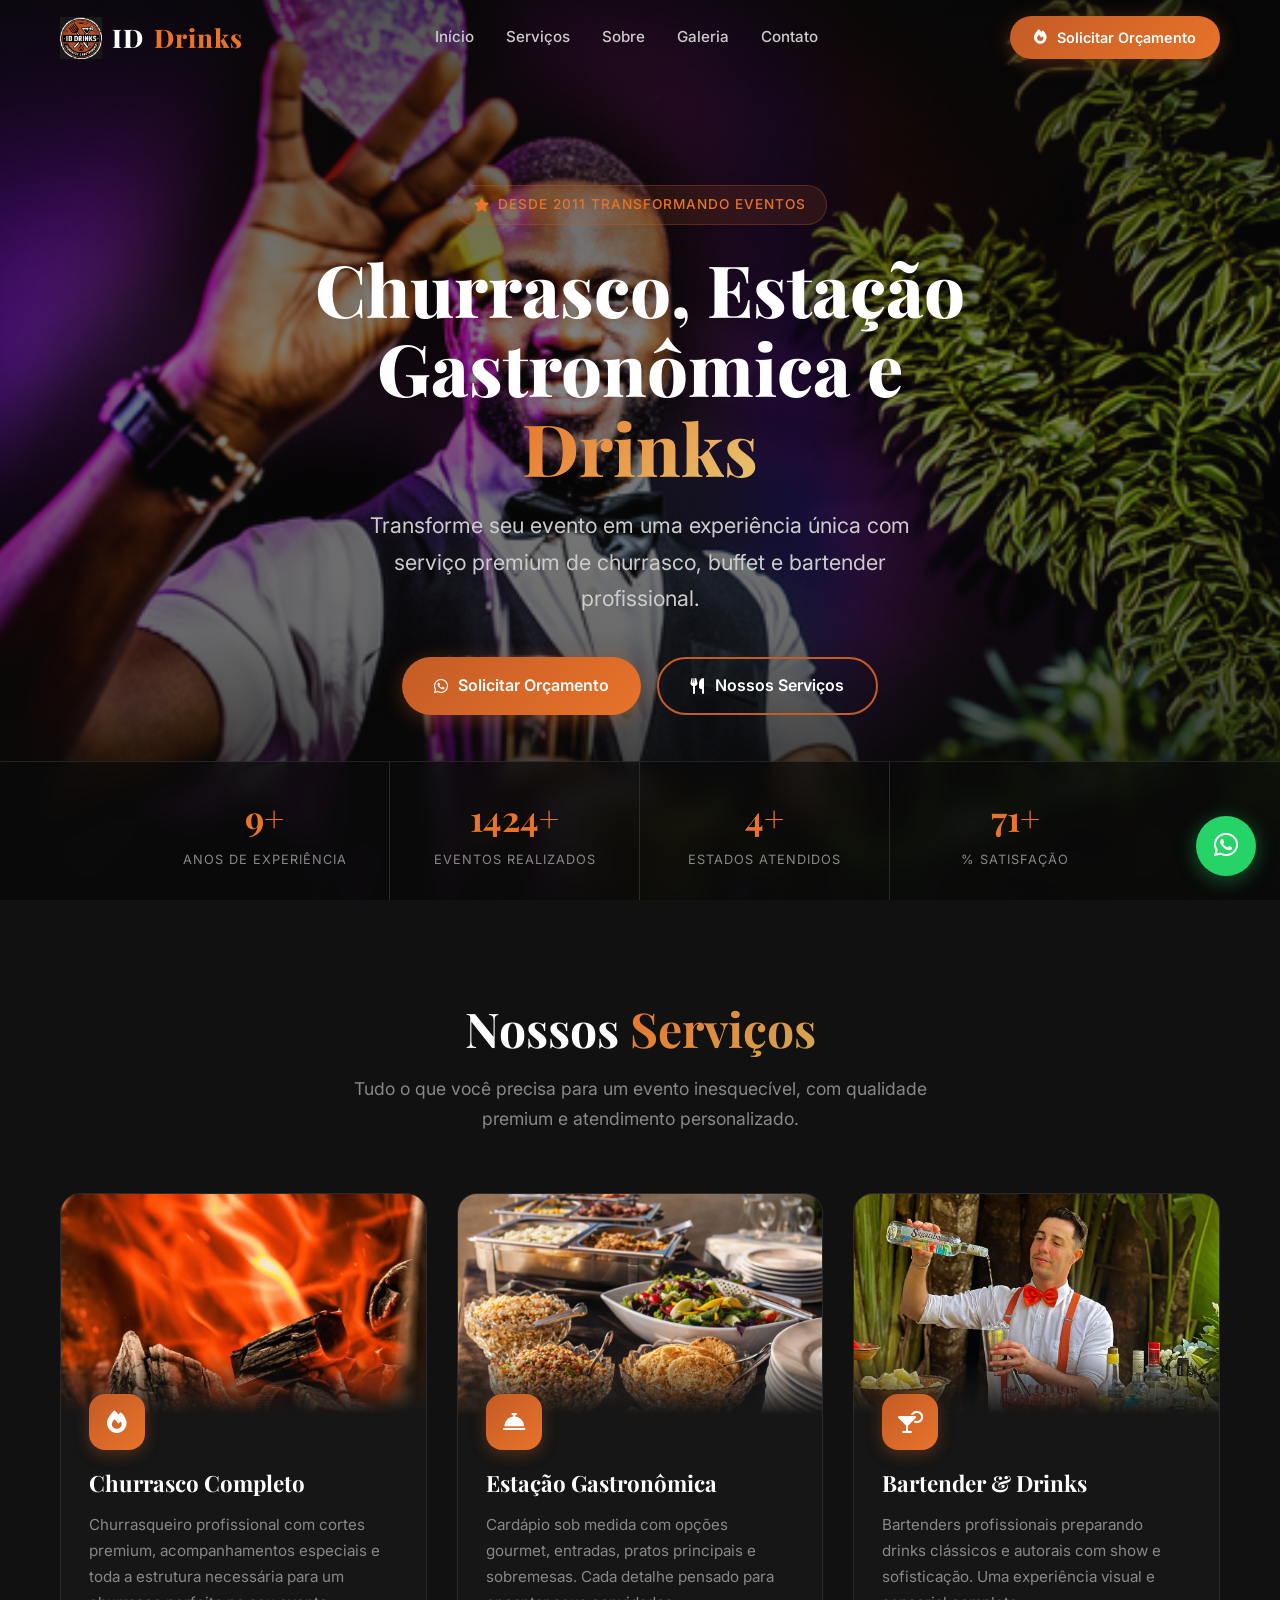
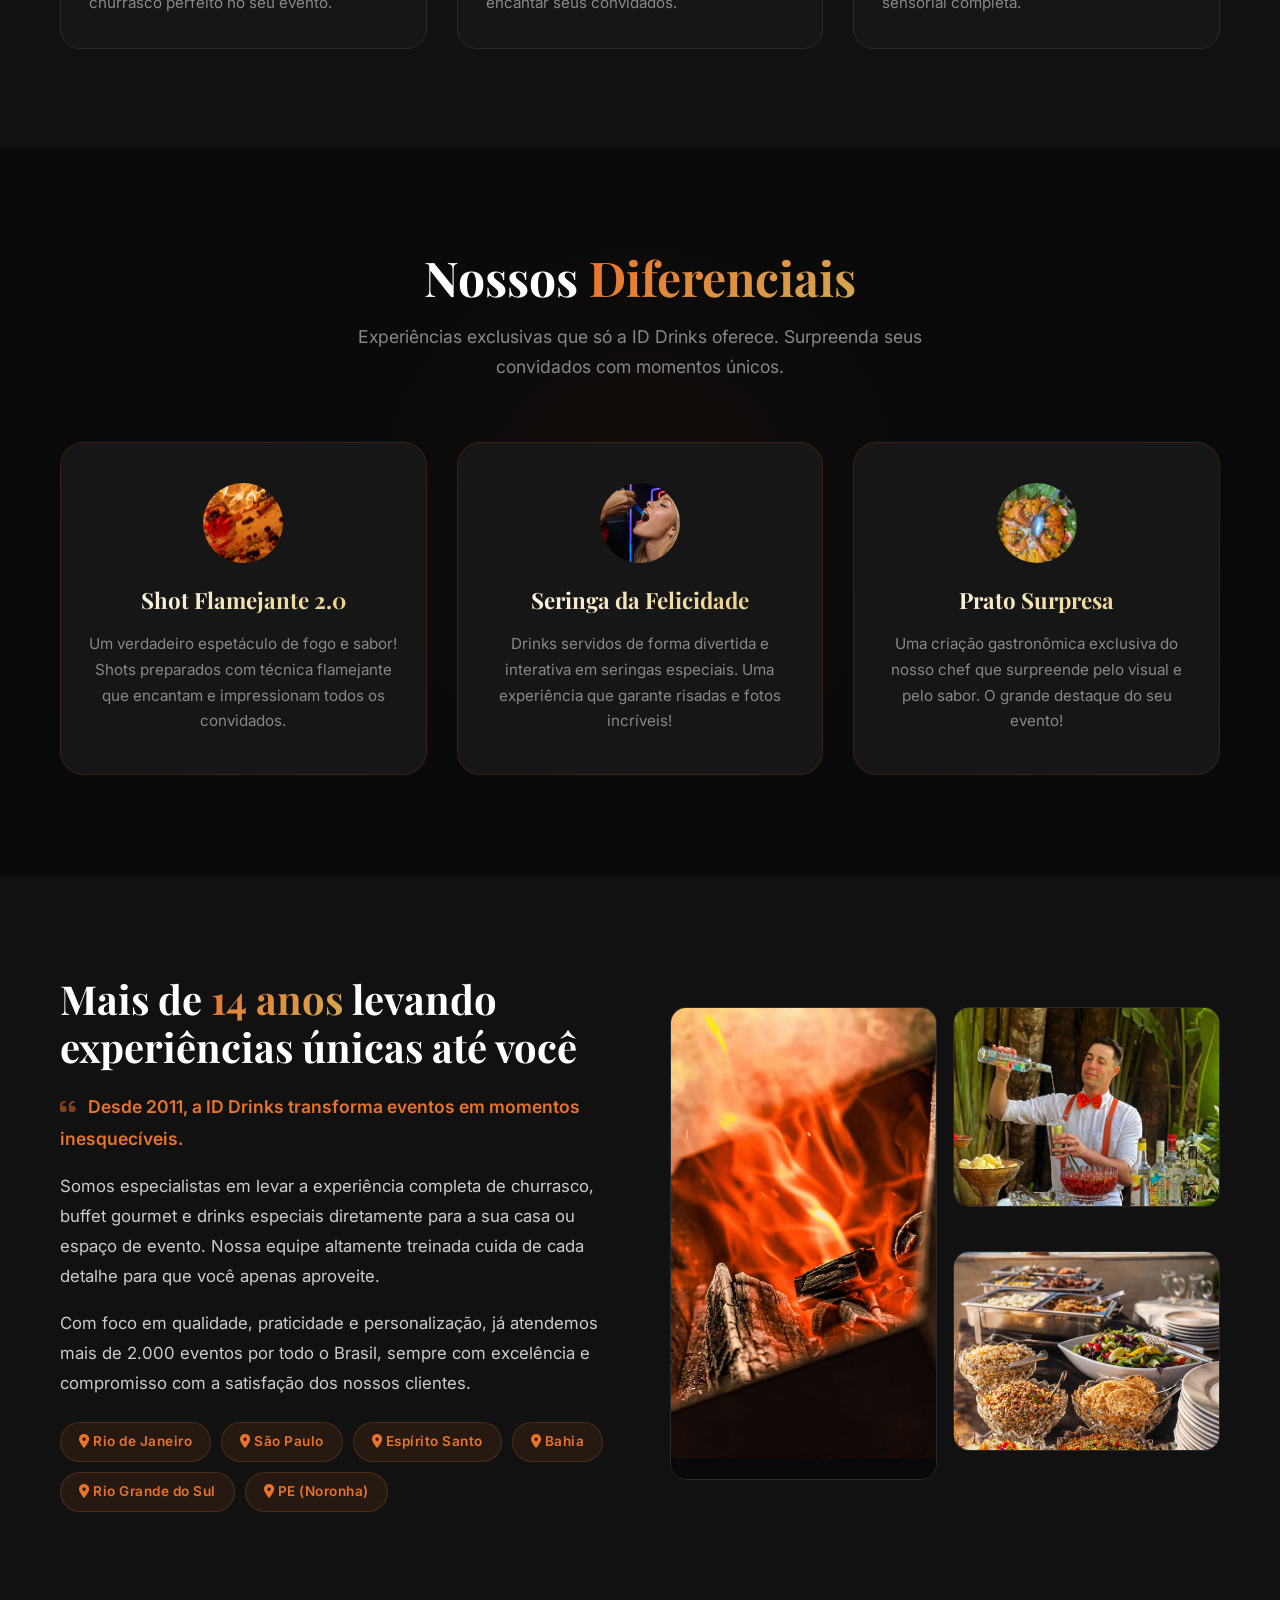
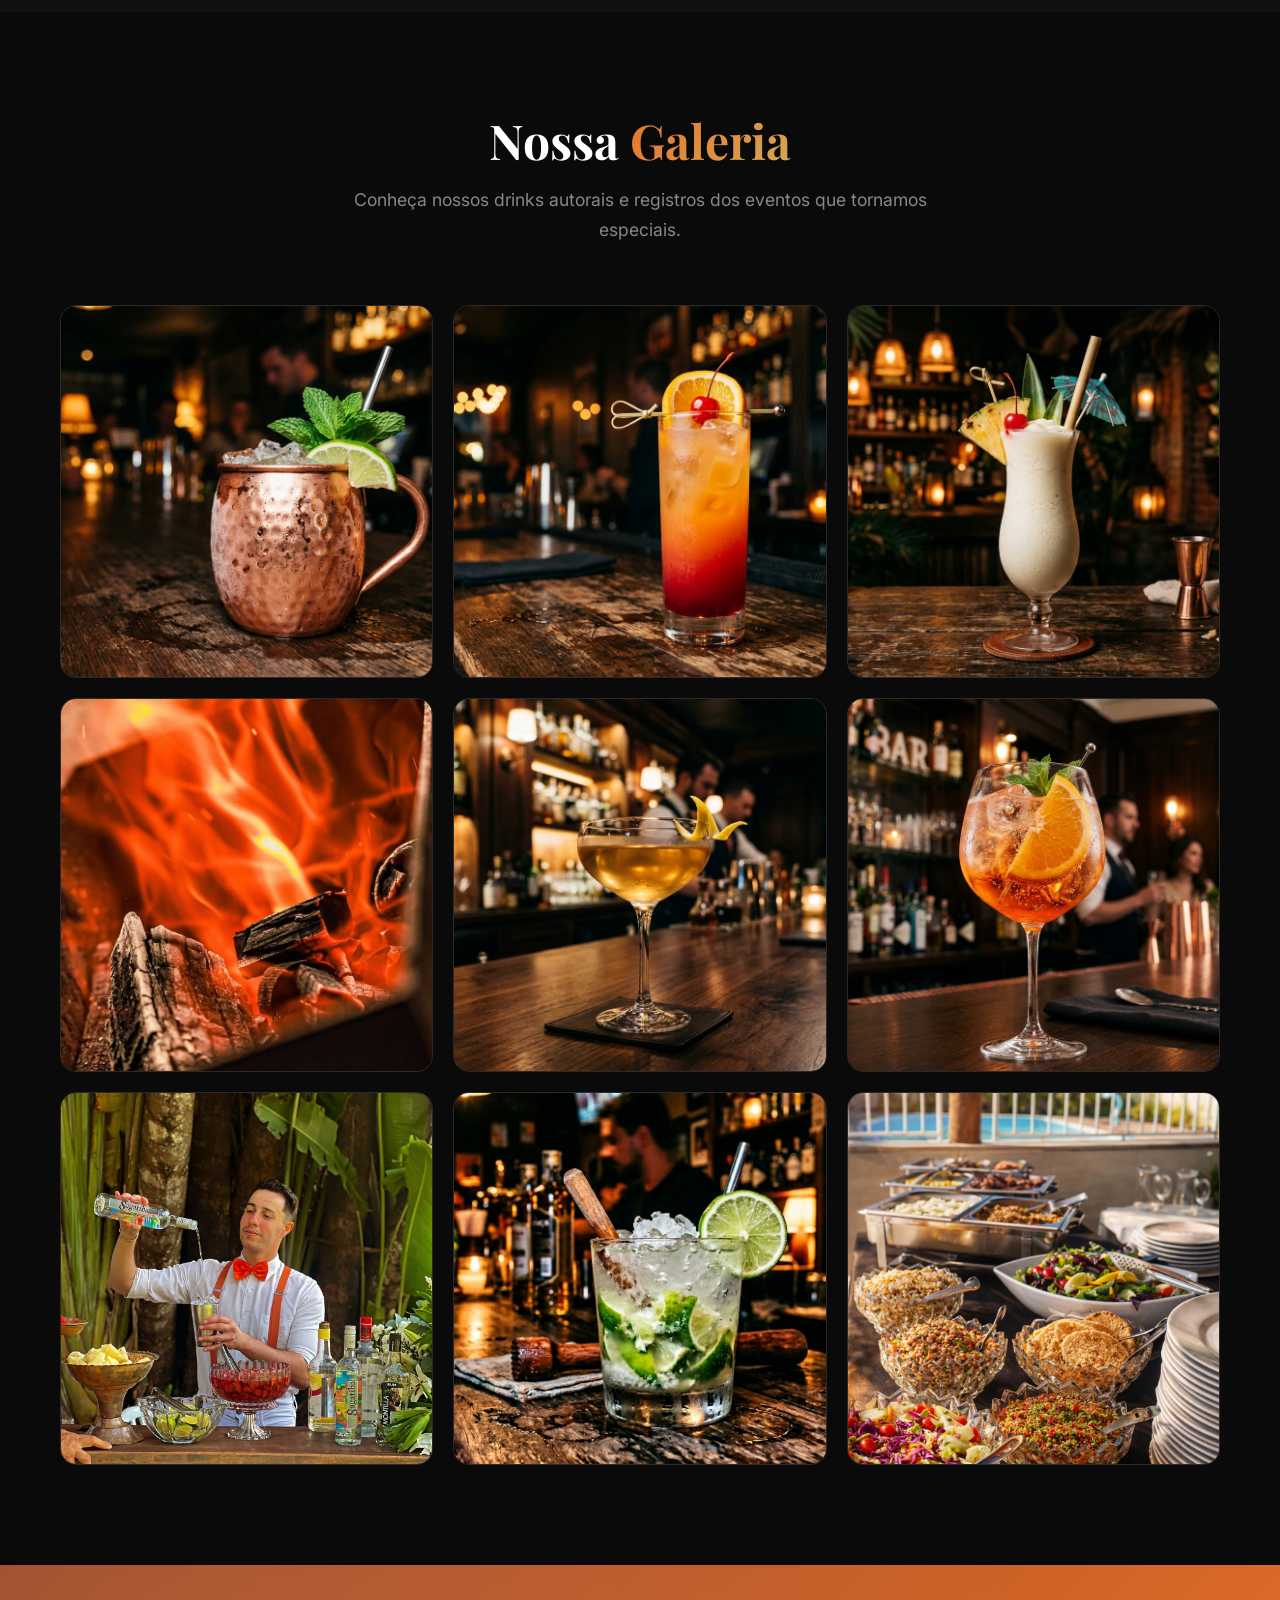
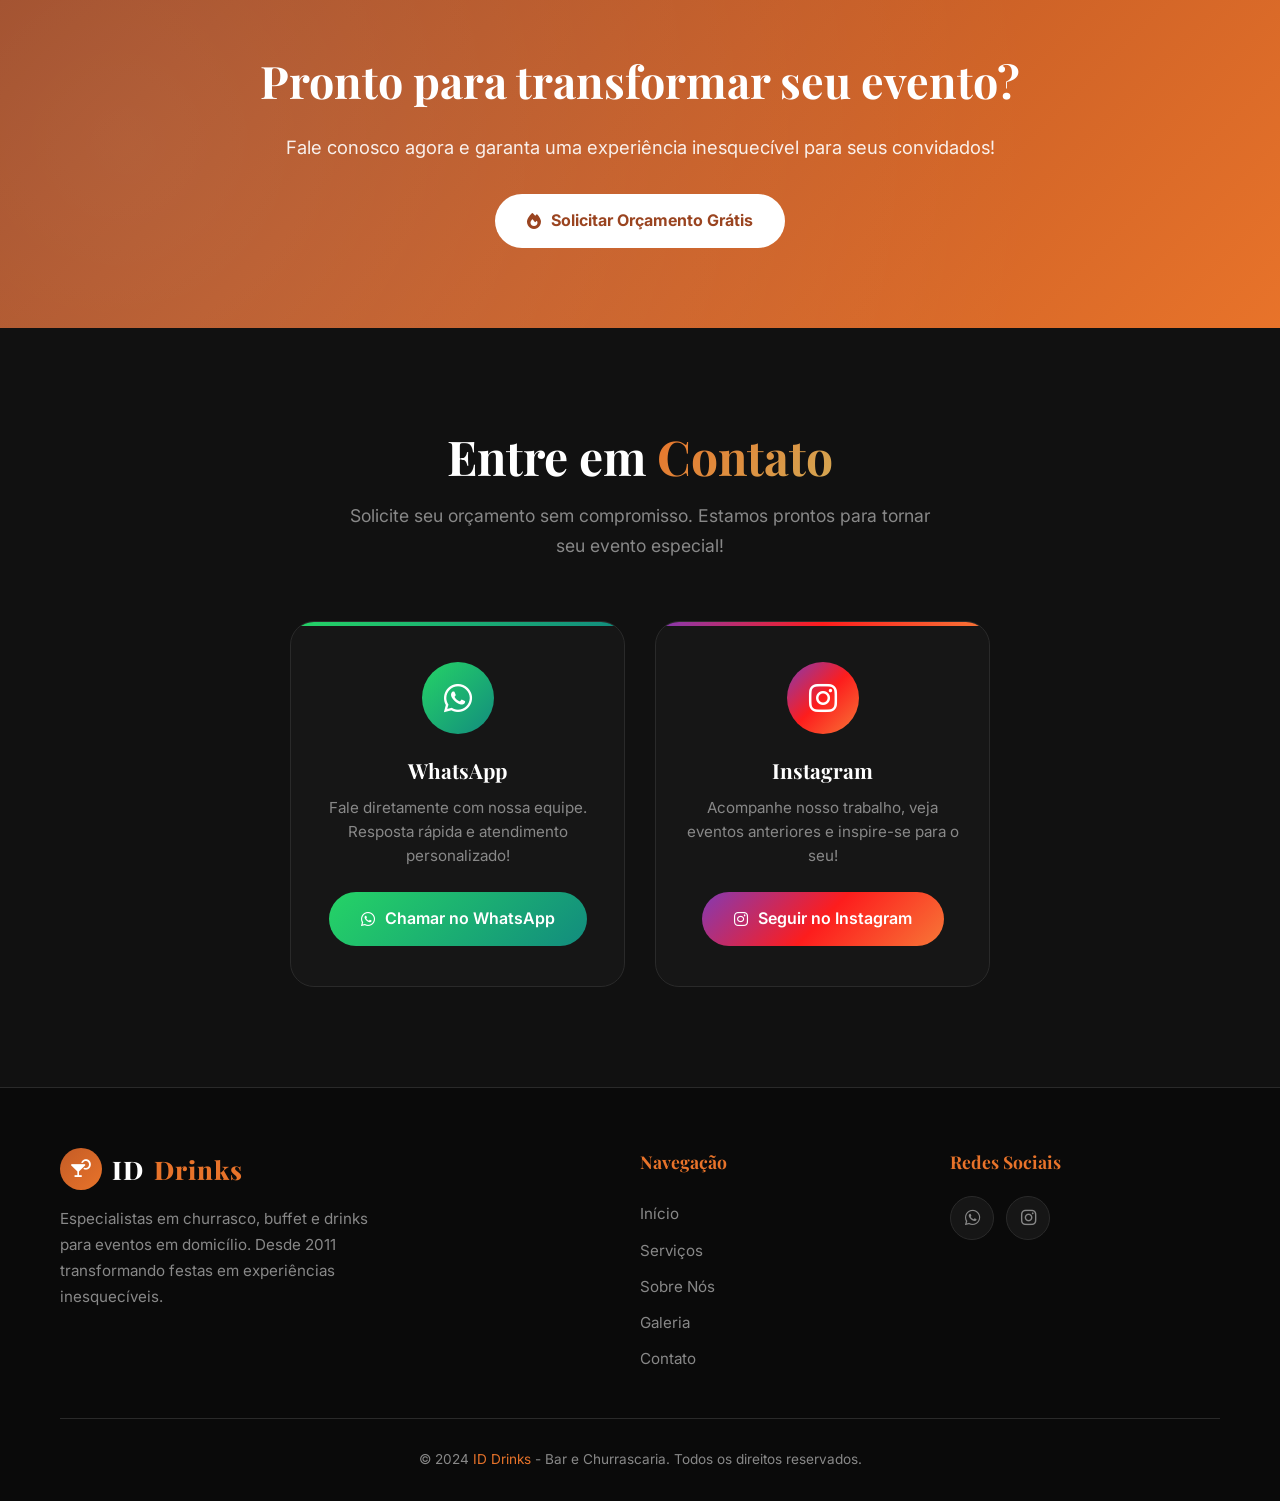
==== commit bf3b5966: "Update index.html" ====
--- a/index.html
+++ b/index.html
@@ -1430,7 +1430,7 @@
             </div>
             <h1>
                 Churrasco, Estação Gastronômica e <br>
-                <span class="gradient-text">Drinks, na sua casa</span>
+                <span class="gradient-text">Drinks</span>
             </h1>
             <p>Transforme seu evento em uma experiência única com serviço premium de churrasco, buffet e bartender profissional.</p>
             <div class="hero-buttons">
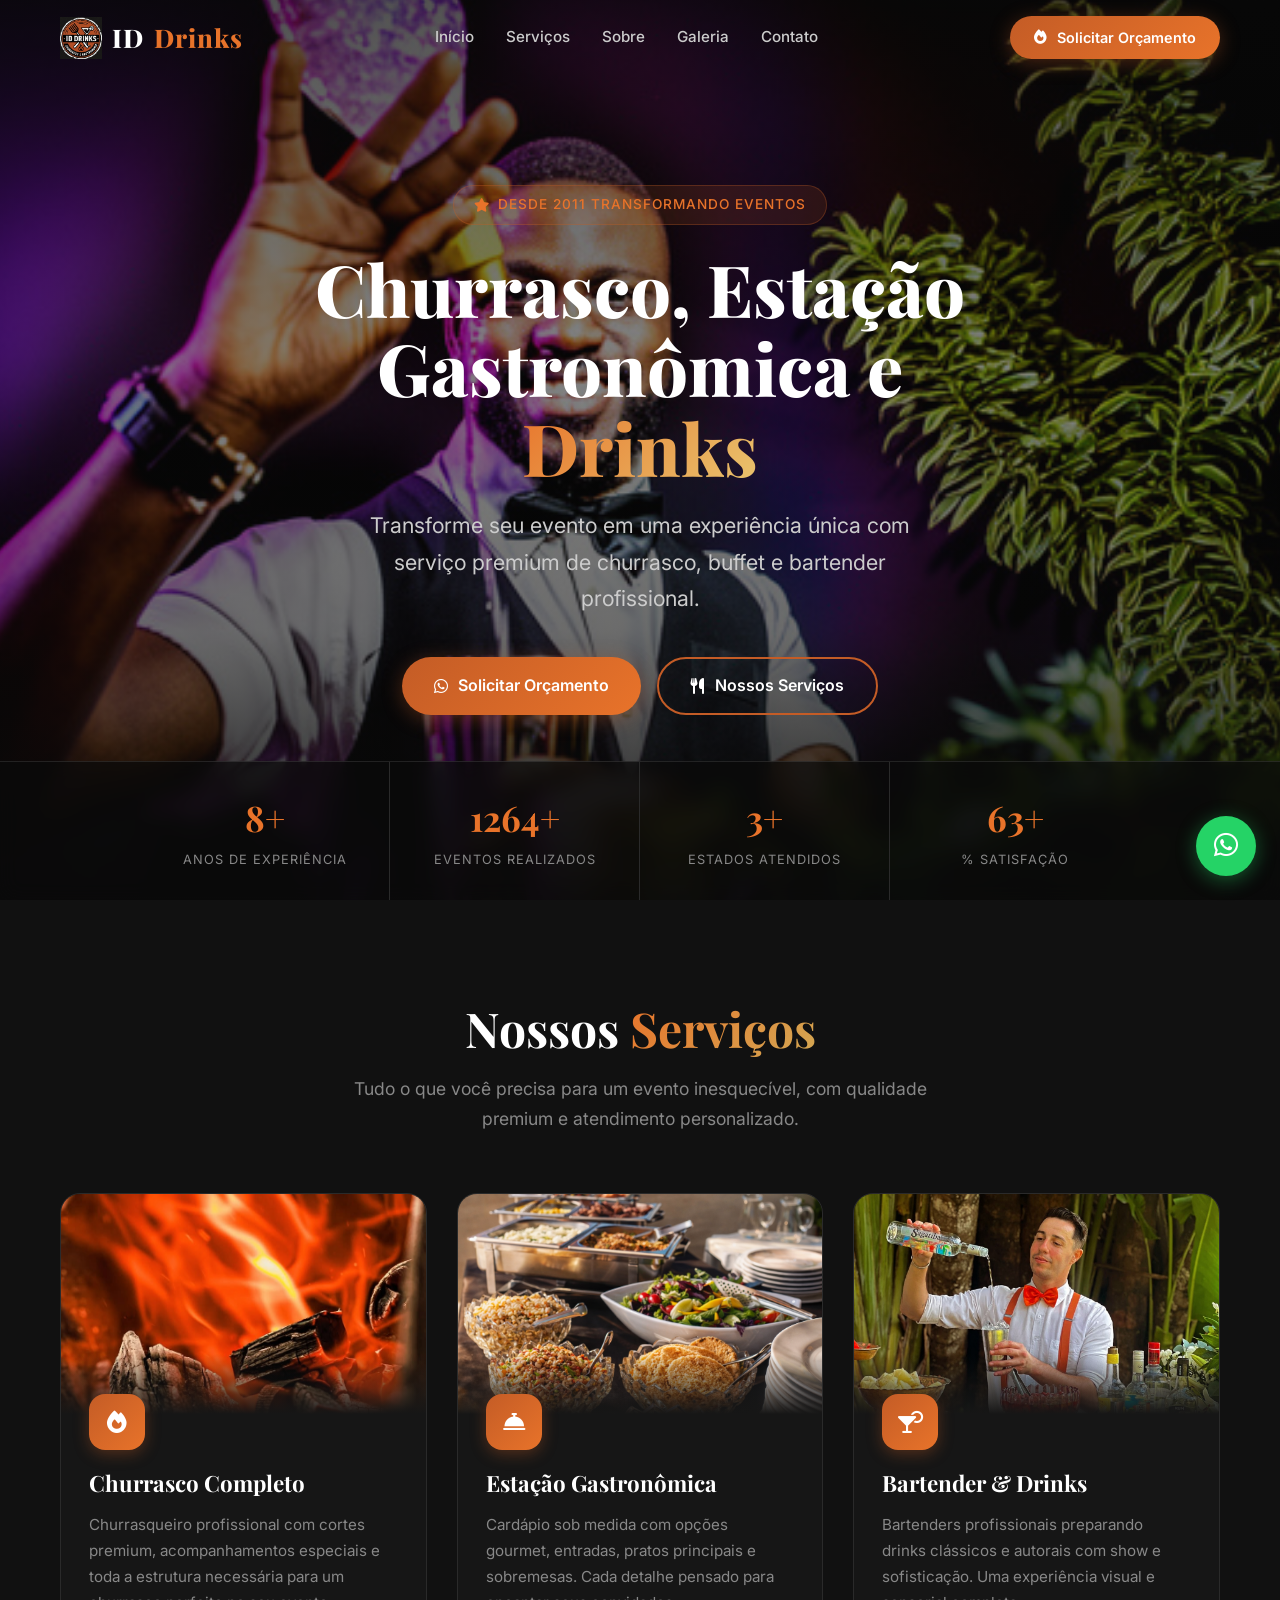
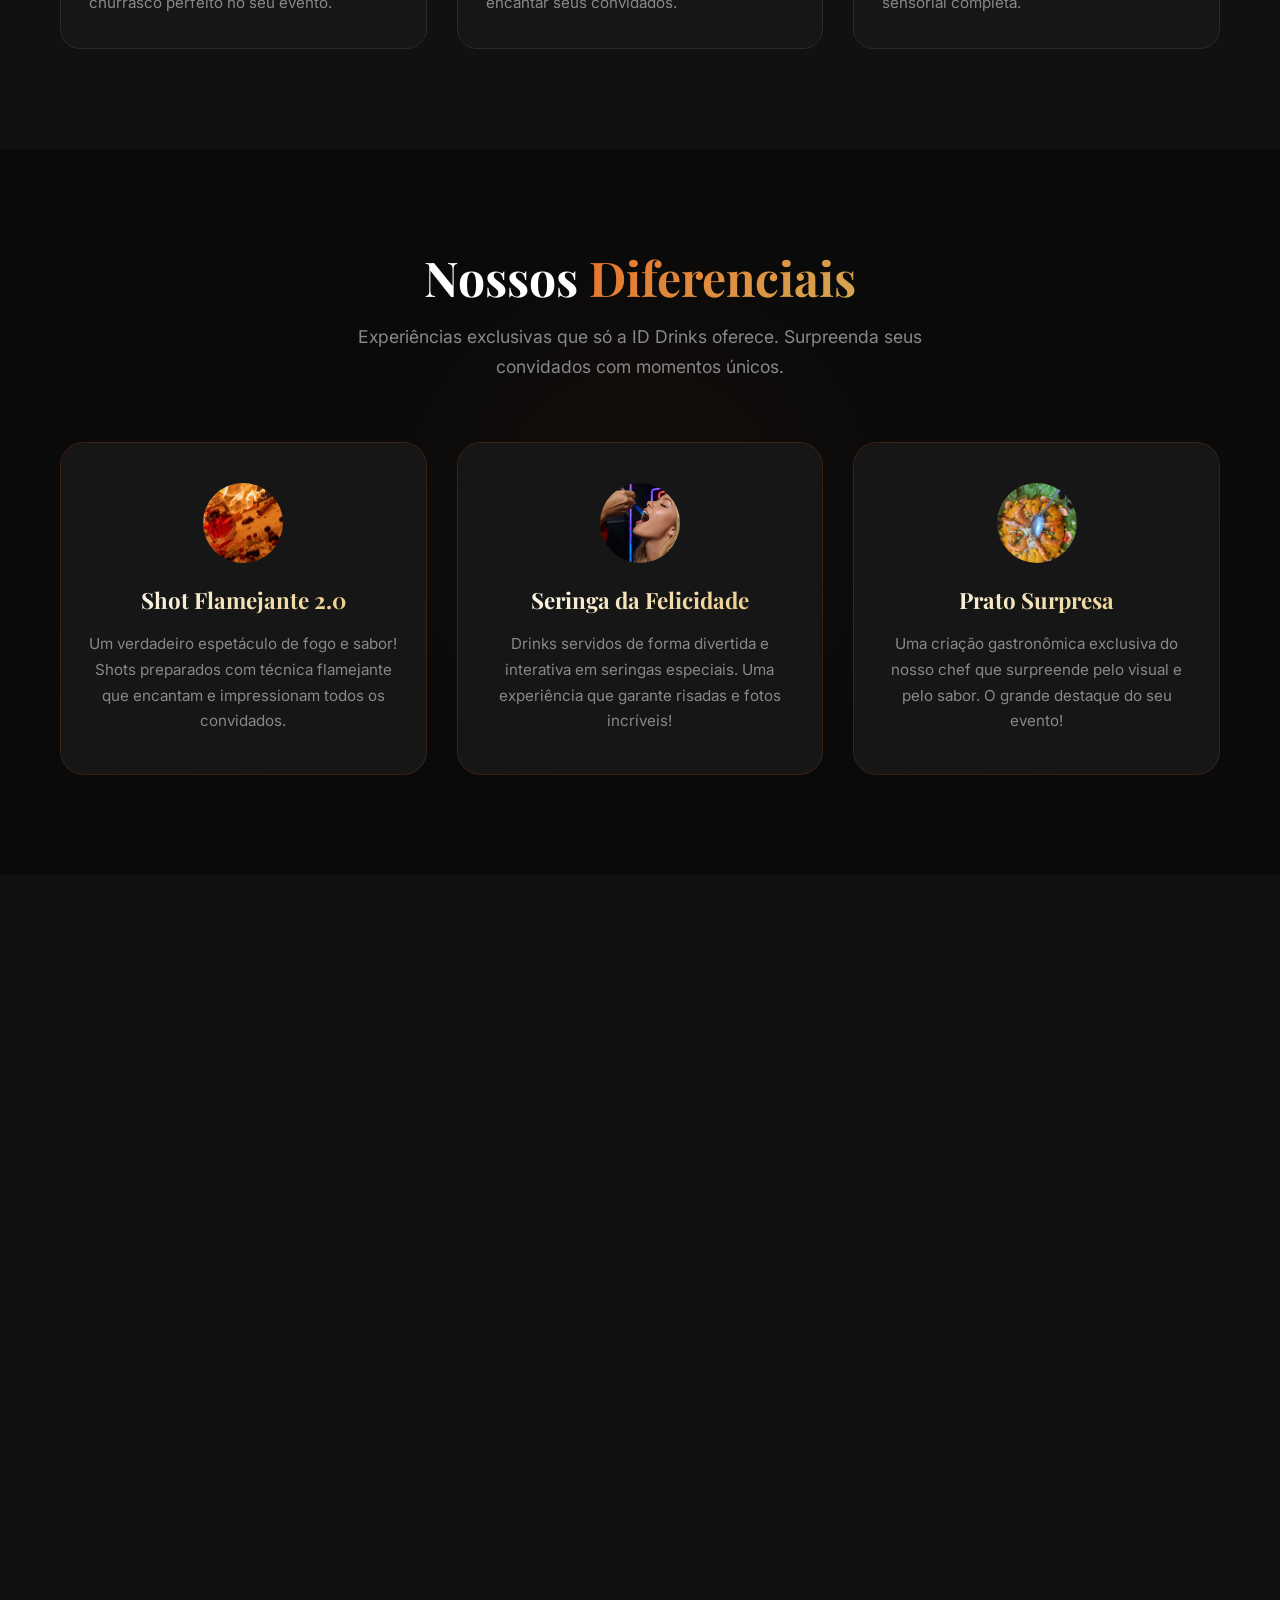
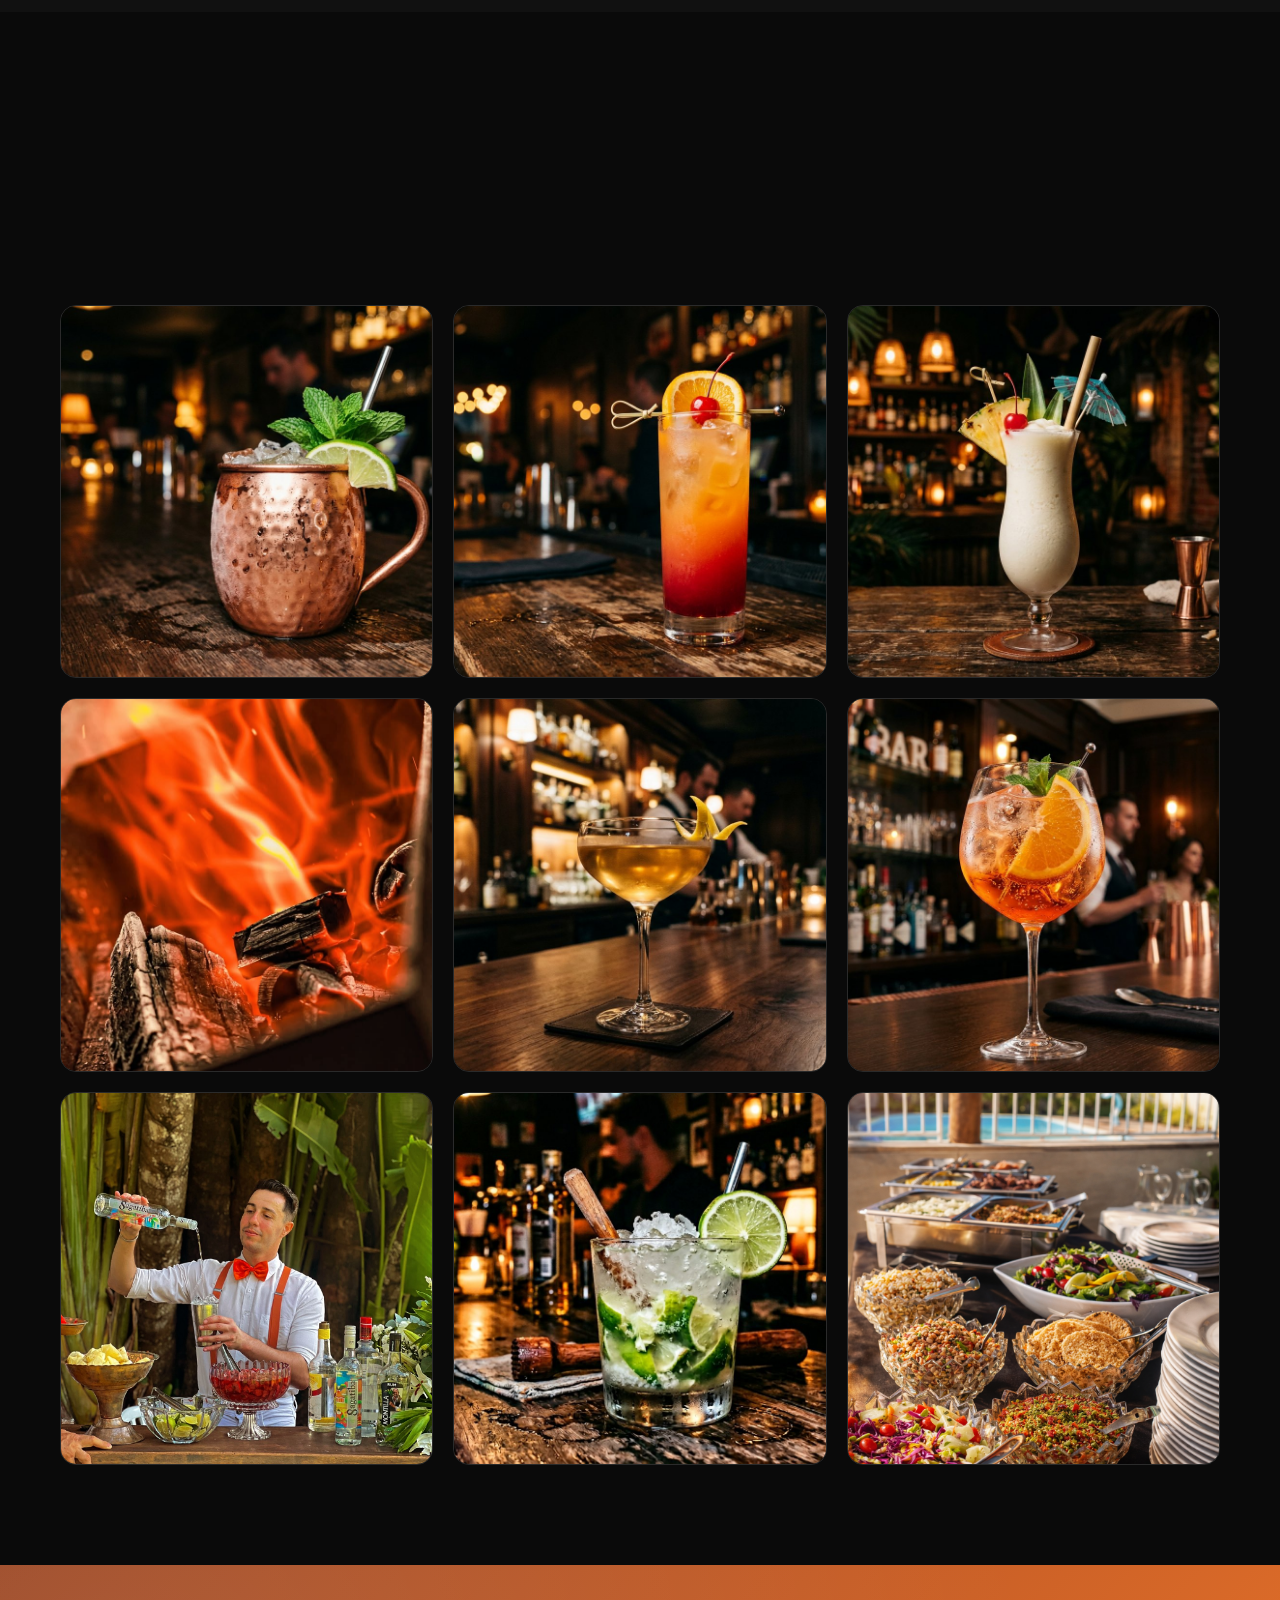
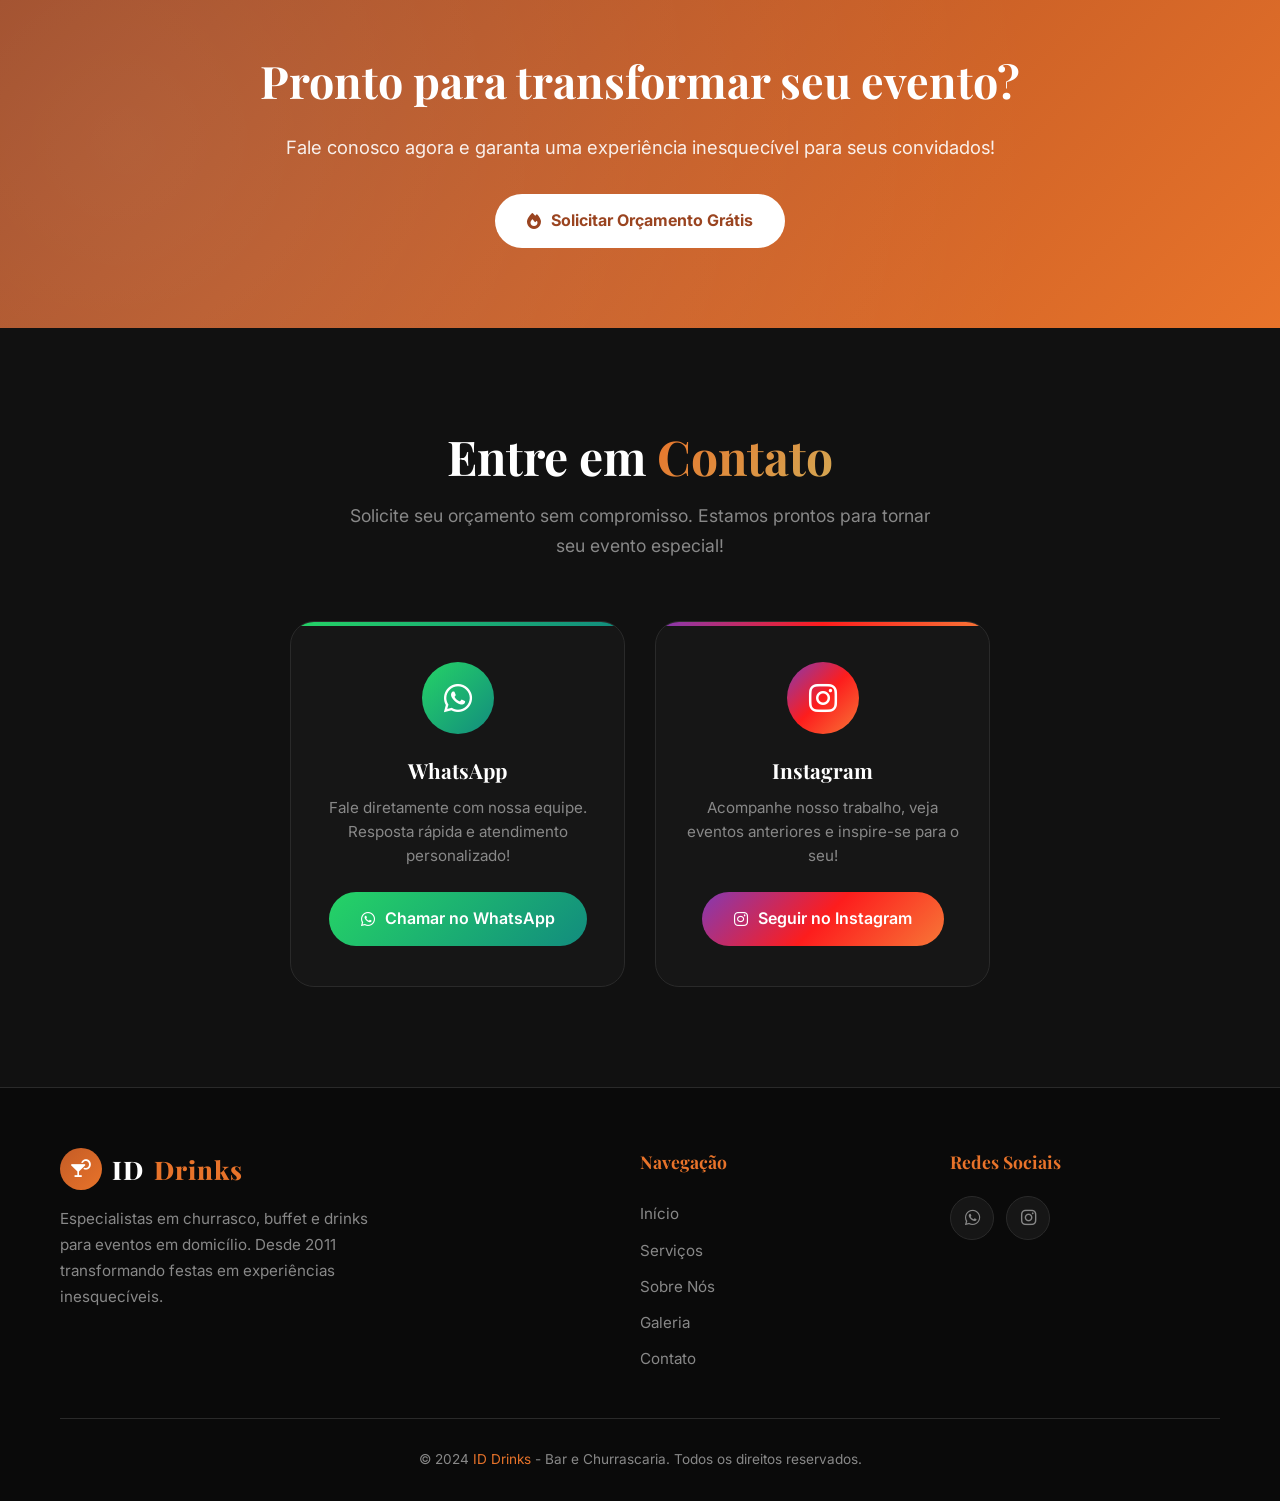
==== commit 4a5c36a1: "att wpp number" ====
--- a/index.html
+++ b/index.html
@@ -1723,7 +1723,7 @@
                 <div class="footer-social">
                     <h4>Redes Sociais</h4>
                     <div class="footer-social-icons">
-                        <a href="https://wa.me/5521996031812" target="_blank" rel="noopener noreferrer" aria-label="WhatsApp">
+                        <a href="https://wa.me/5521992686042" target="_blank" rel="noopener noreferrer" aria-label="WhatsApp">
                             <i class="fab fa-whatsapp"></i>
                         </a>
                         <a href="https://instagram.com/iddrinks01" target="_blank" rel="noopener noreferrer" aria-label="Instagram">
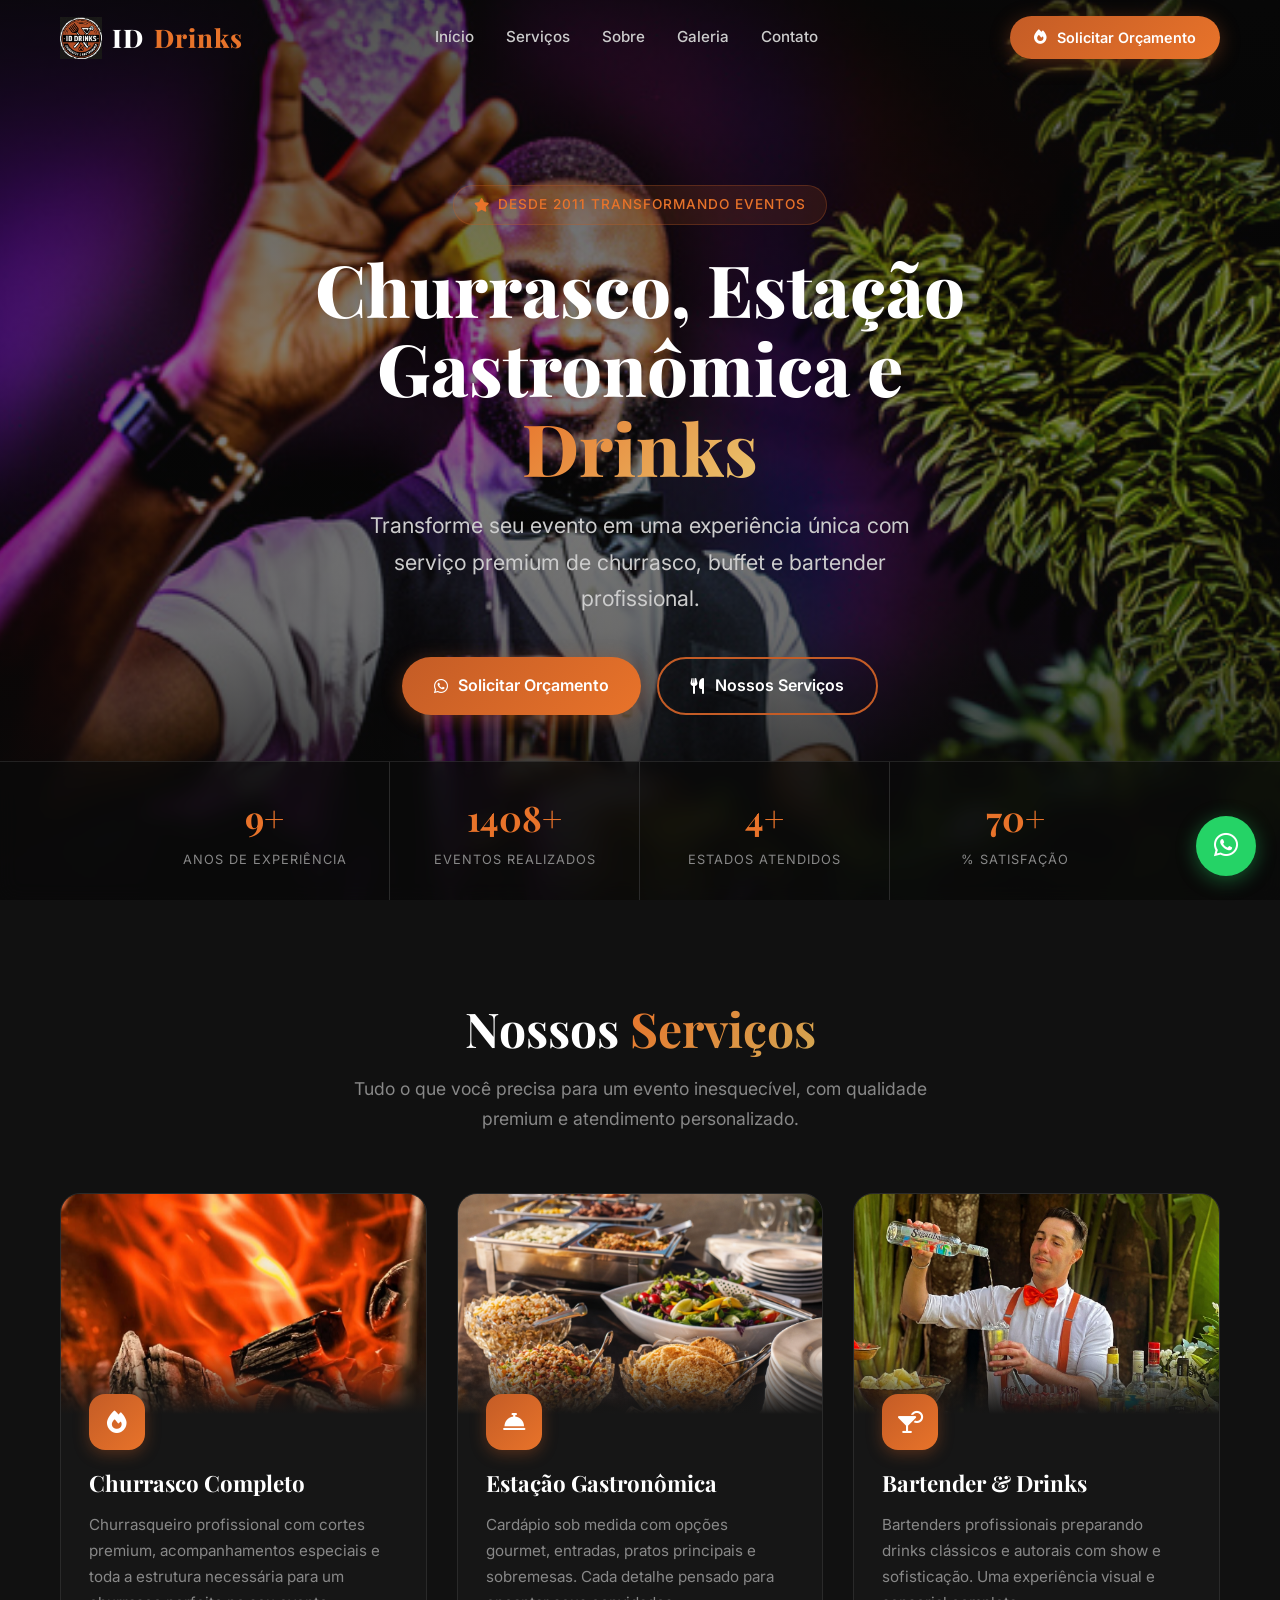
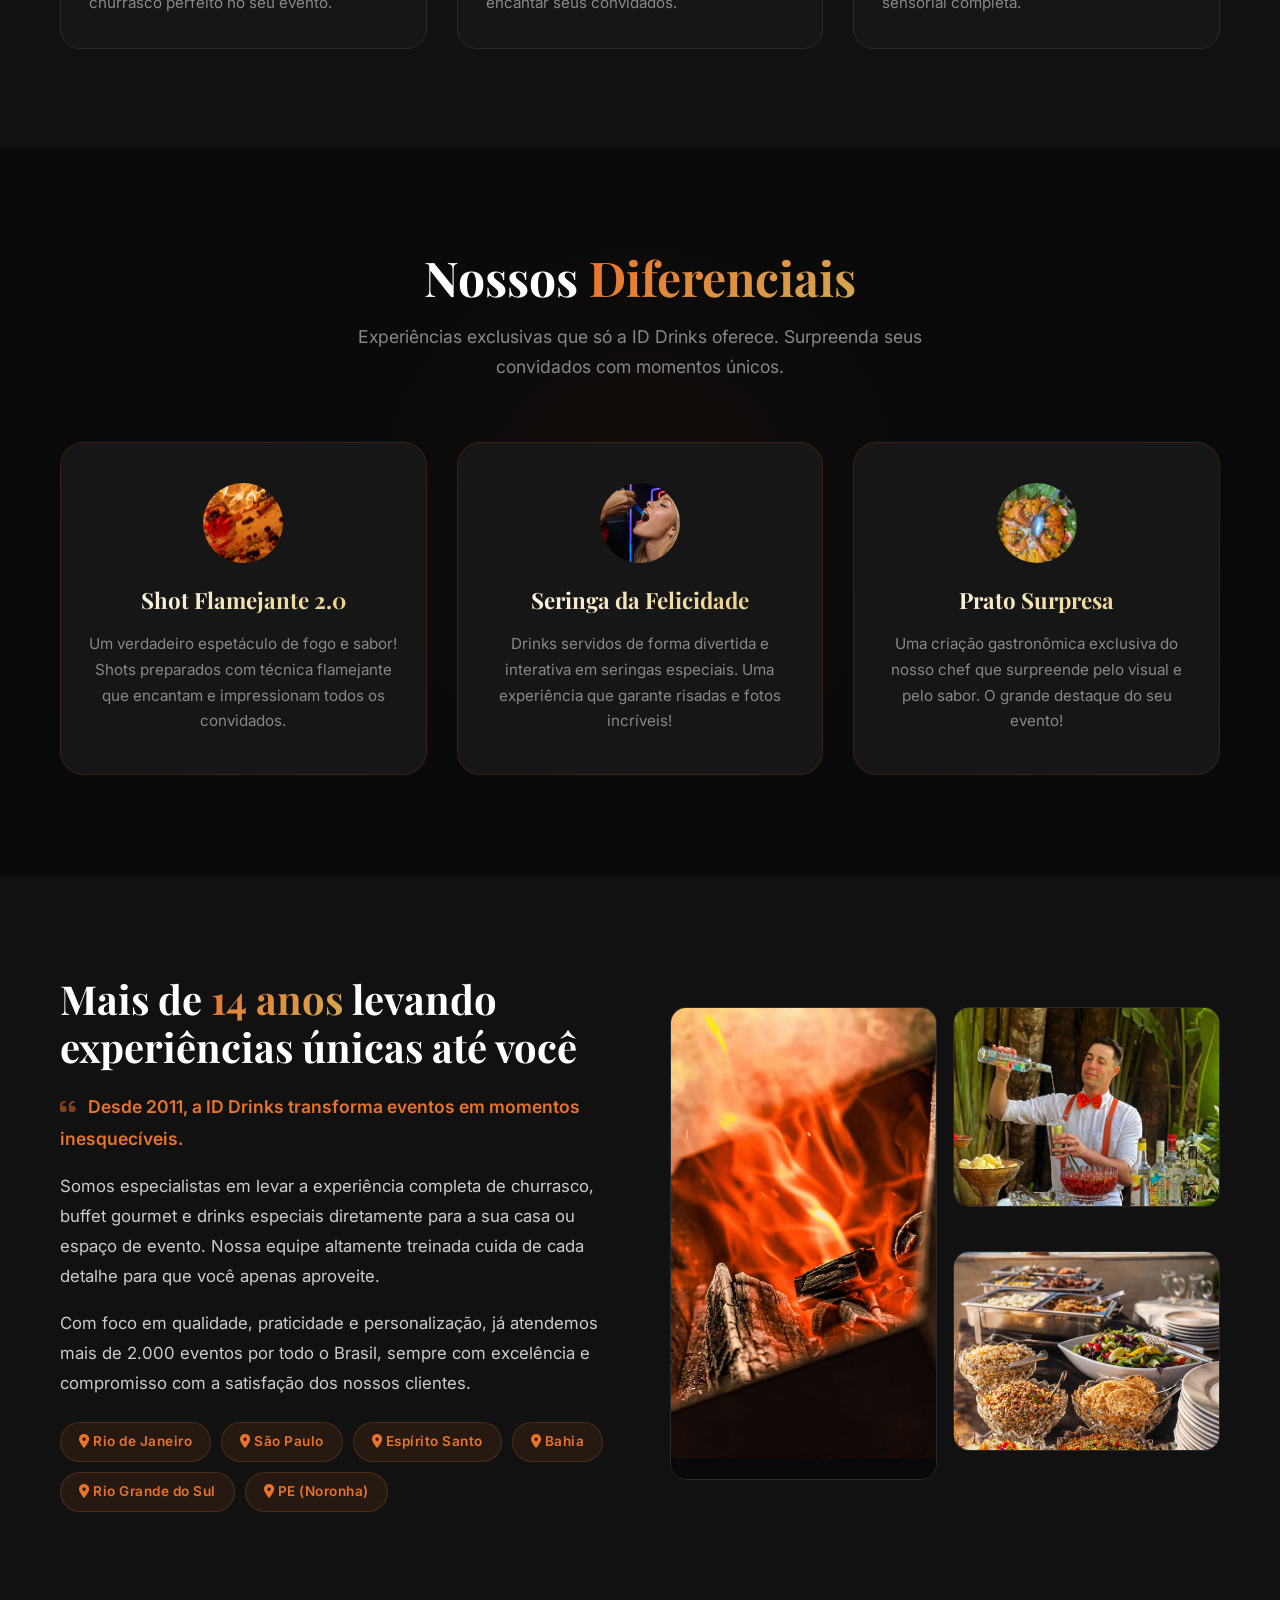
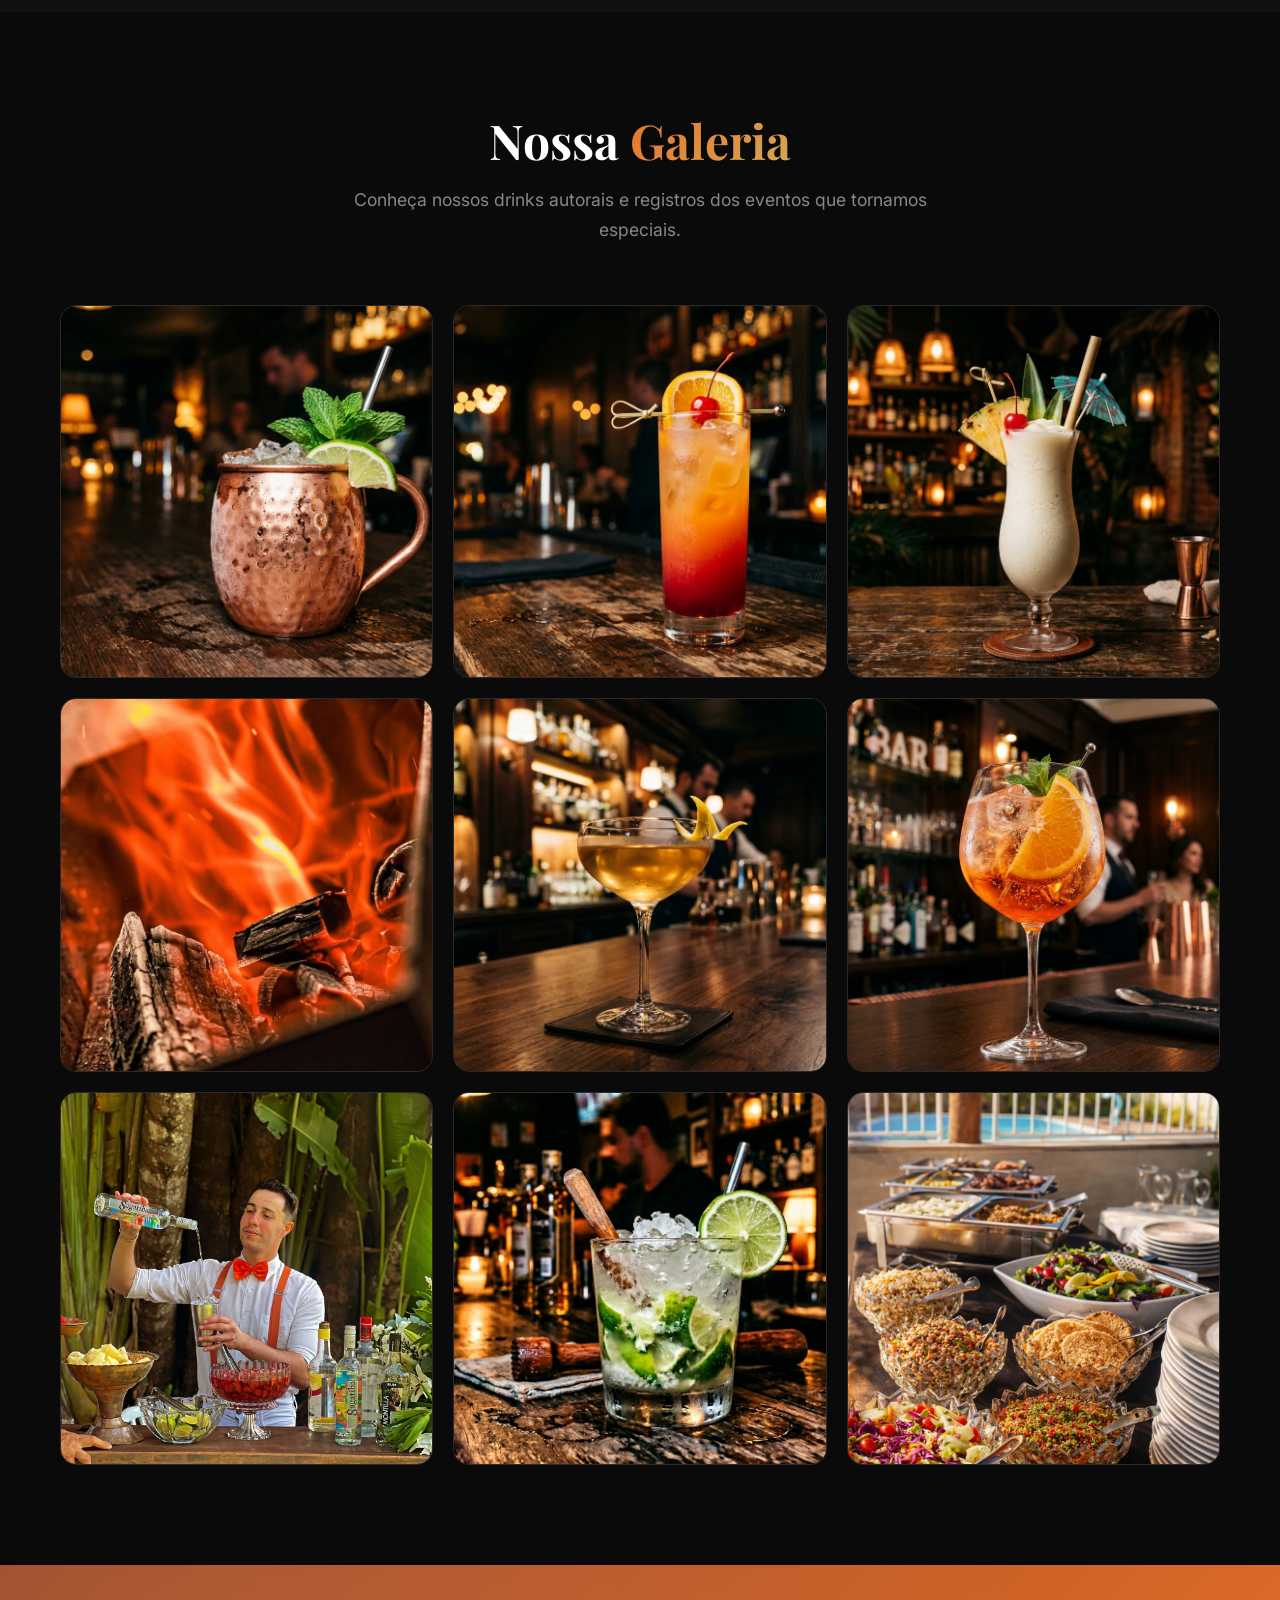
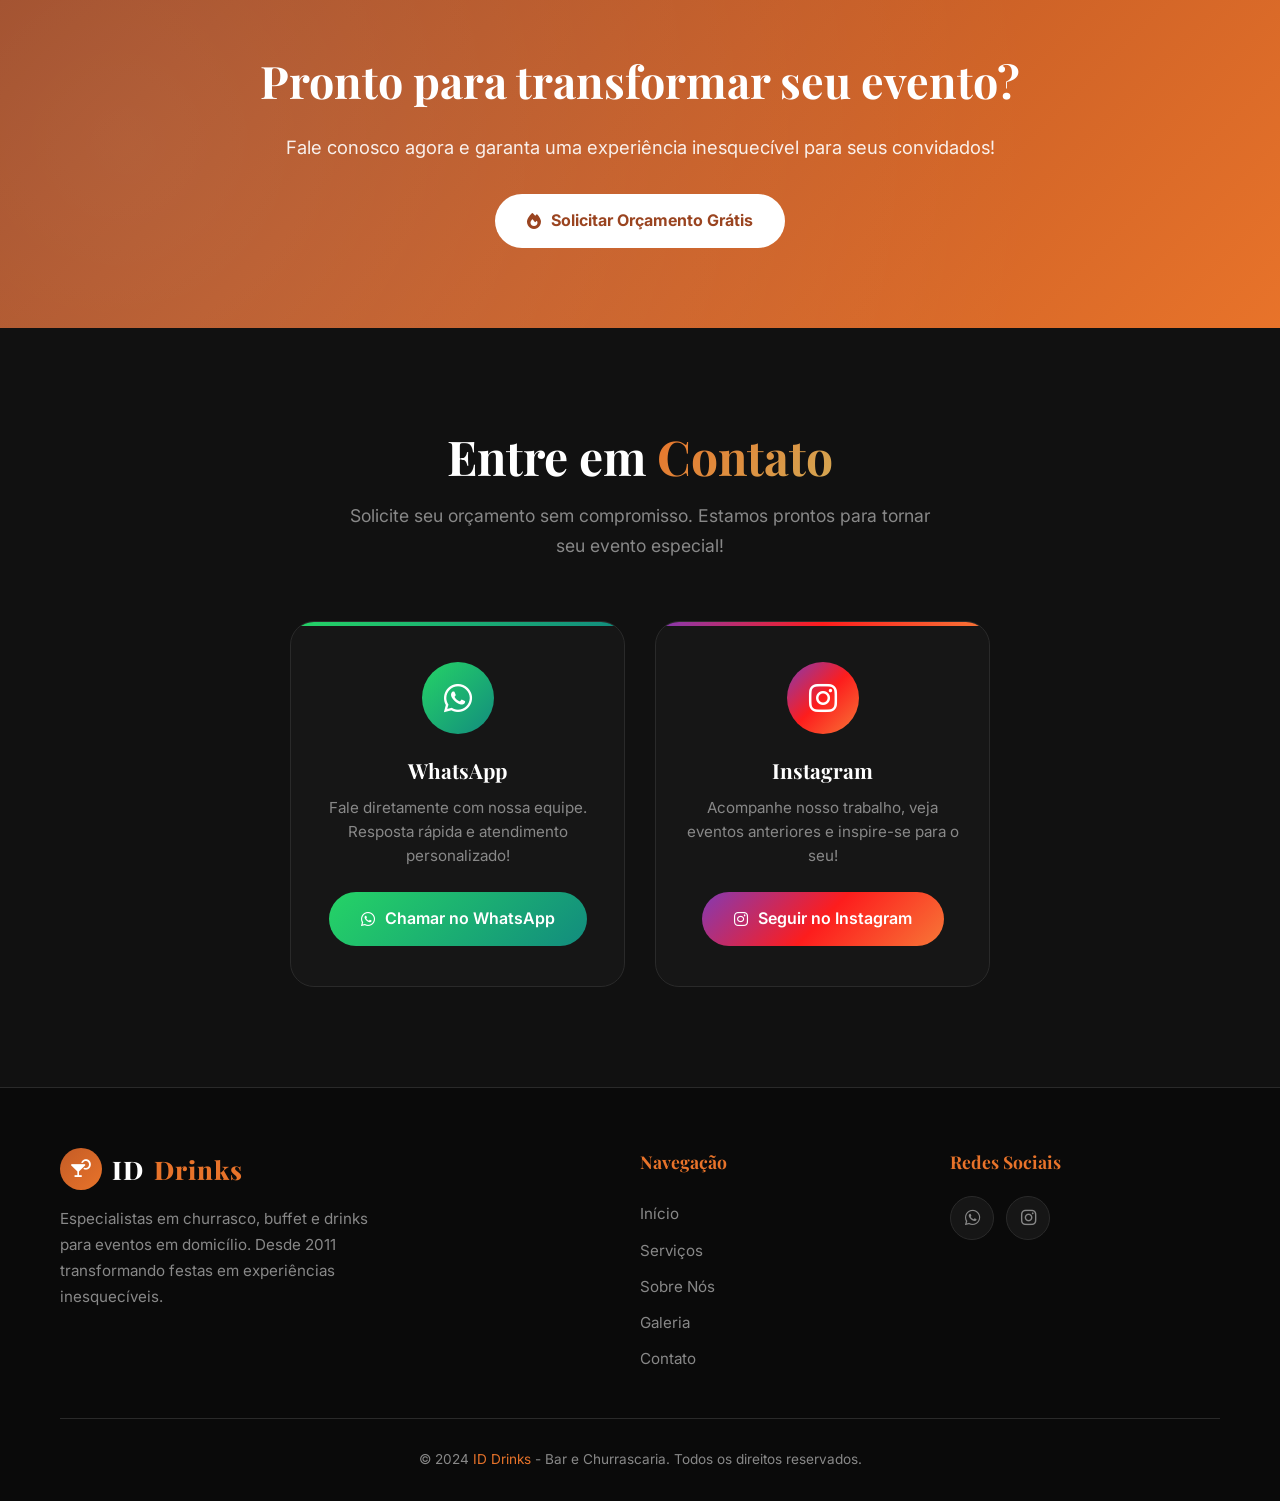
==== commit ebfbd36c: "att number wpp" ====
--- a/index.html
+++ b/index.html
@@ -1682,7 +1682,7 @@
                     </div>
                     <h3>WhatsApp</h3>
                     <p>Fale diretamente com nossa equipe. Resposta rápida e atendimento personalizado!</p>
-                    <a href="https://wa.me/5521996031812" target="_blank" rel="noopener noreferrer" class="contact-btn whatsapp-btn">
+                    <a href="https://wa.me/5521982686042" target="_blank" rel="noopener noreferrer" class="contact-btn whatsapp-btn">
                         <i class="fab fa-whatsapp"></i> Chamar no WhatsApp
                     </a>
                 </div>
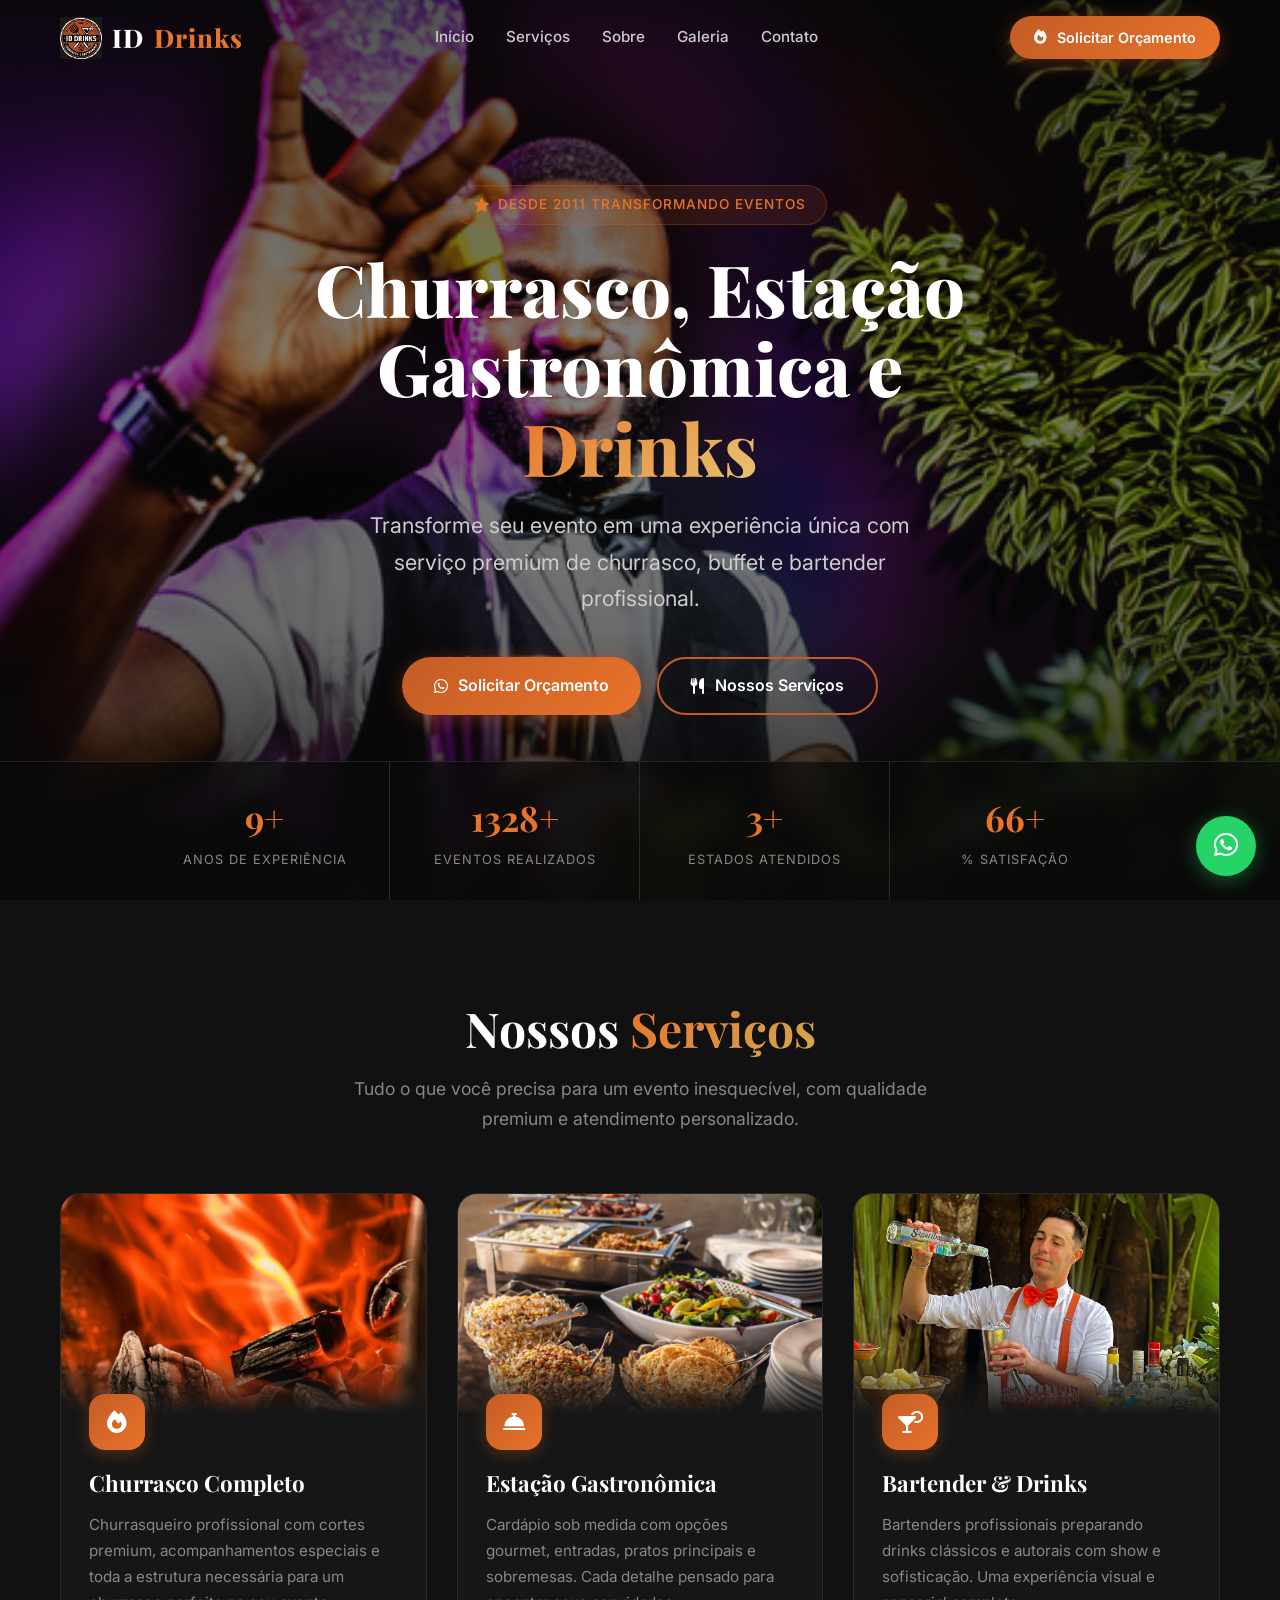
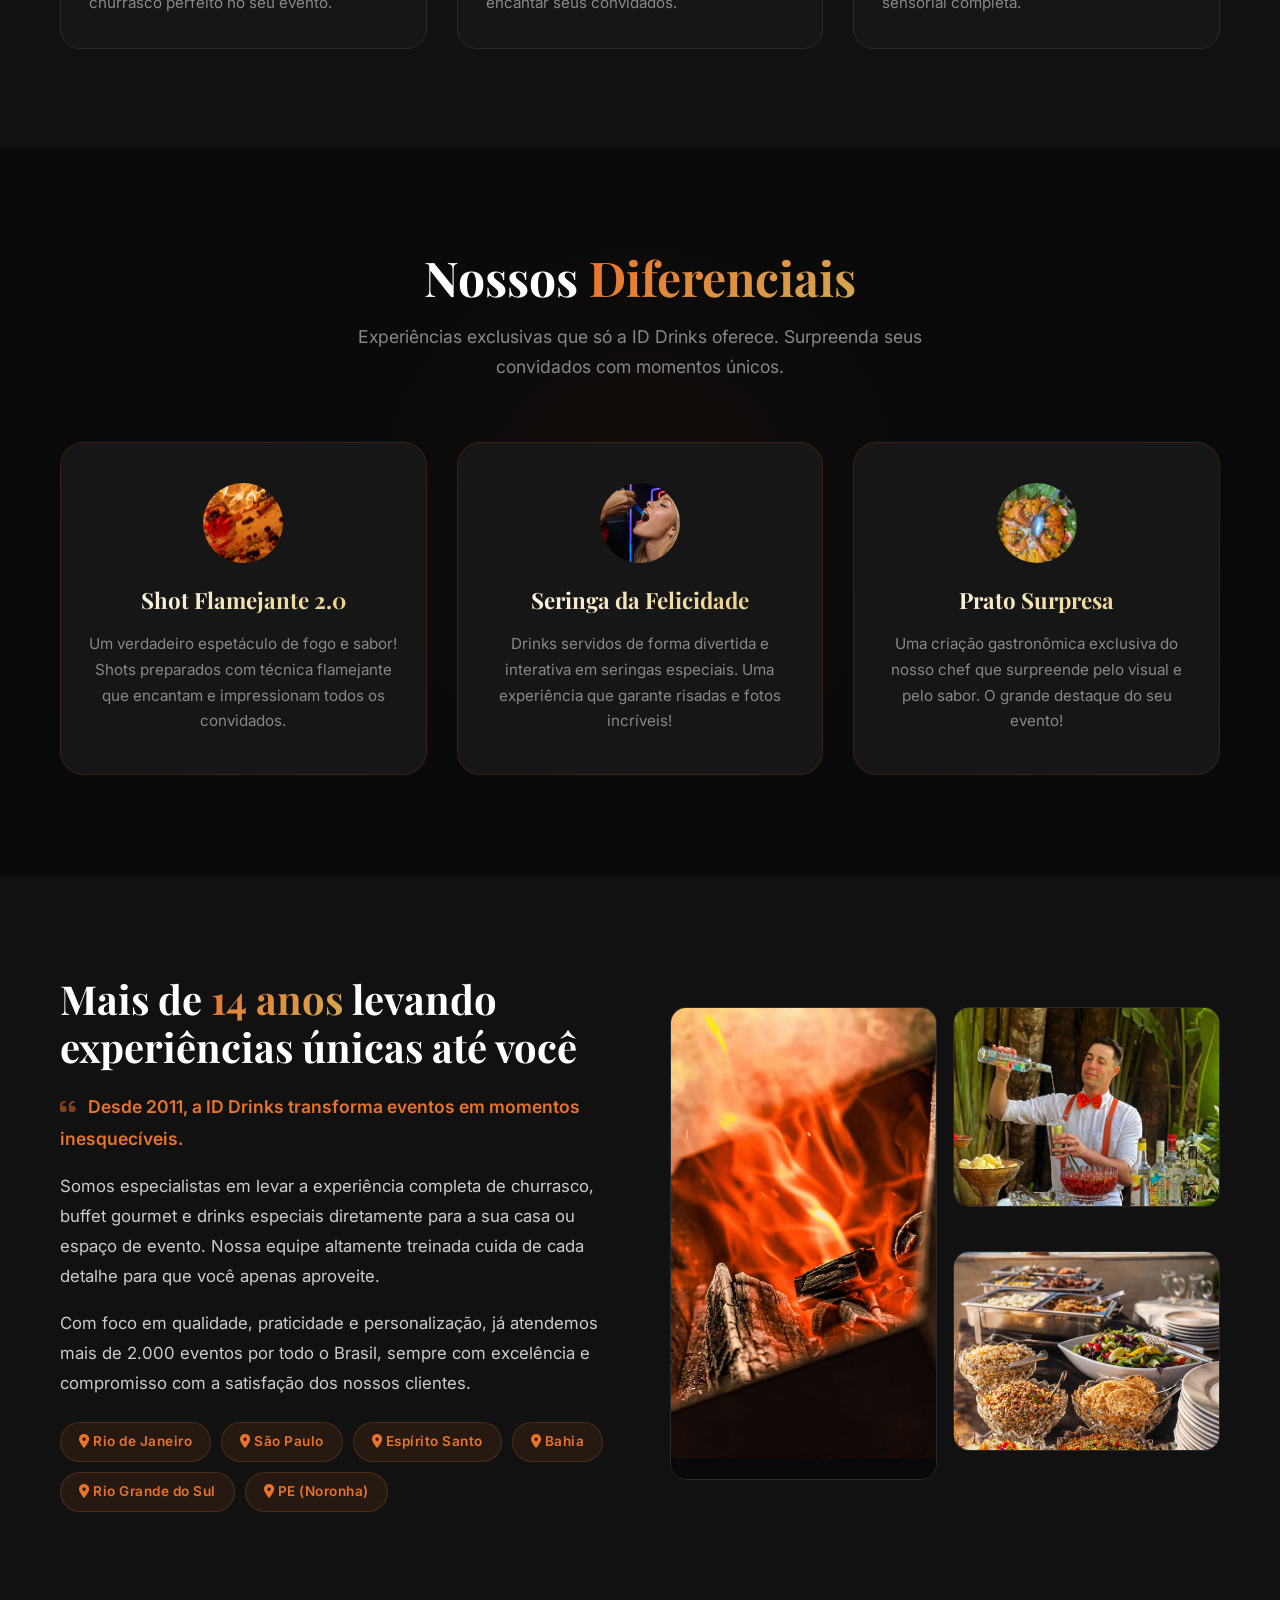
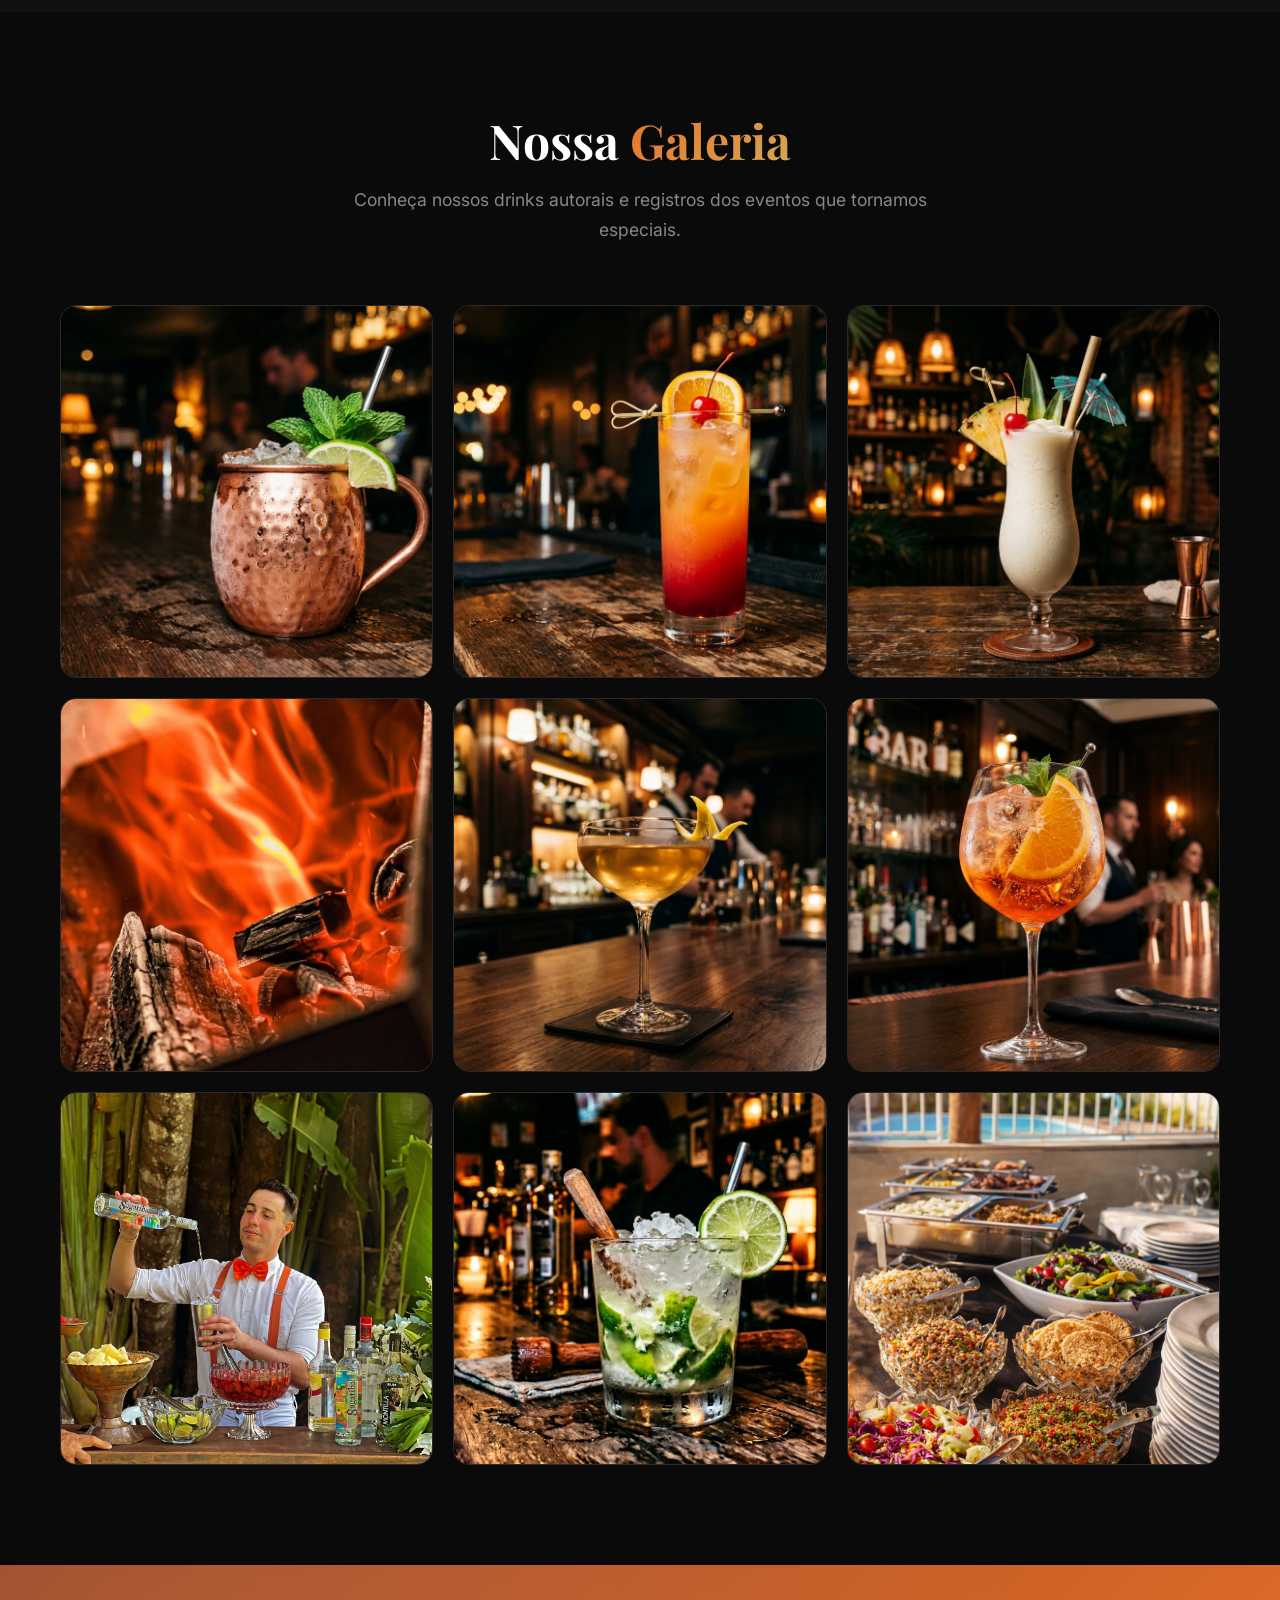
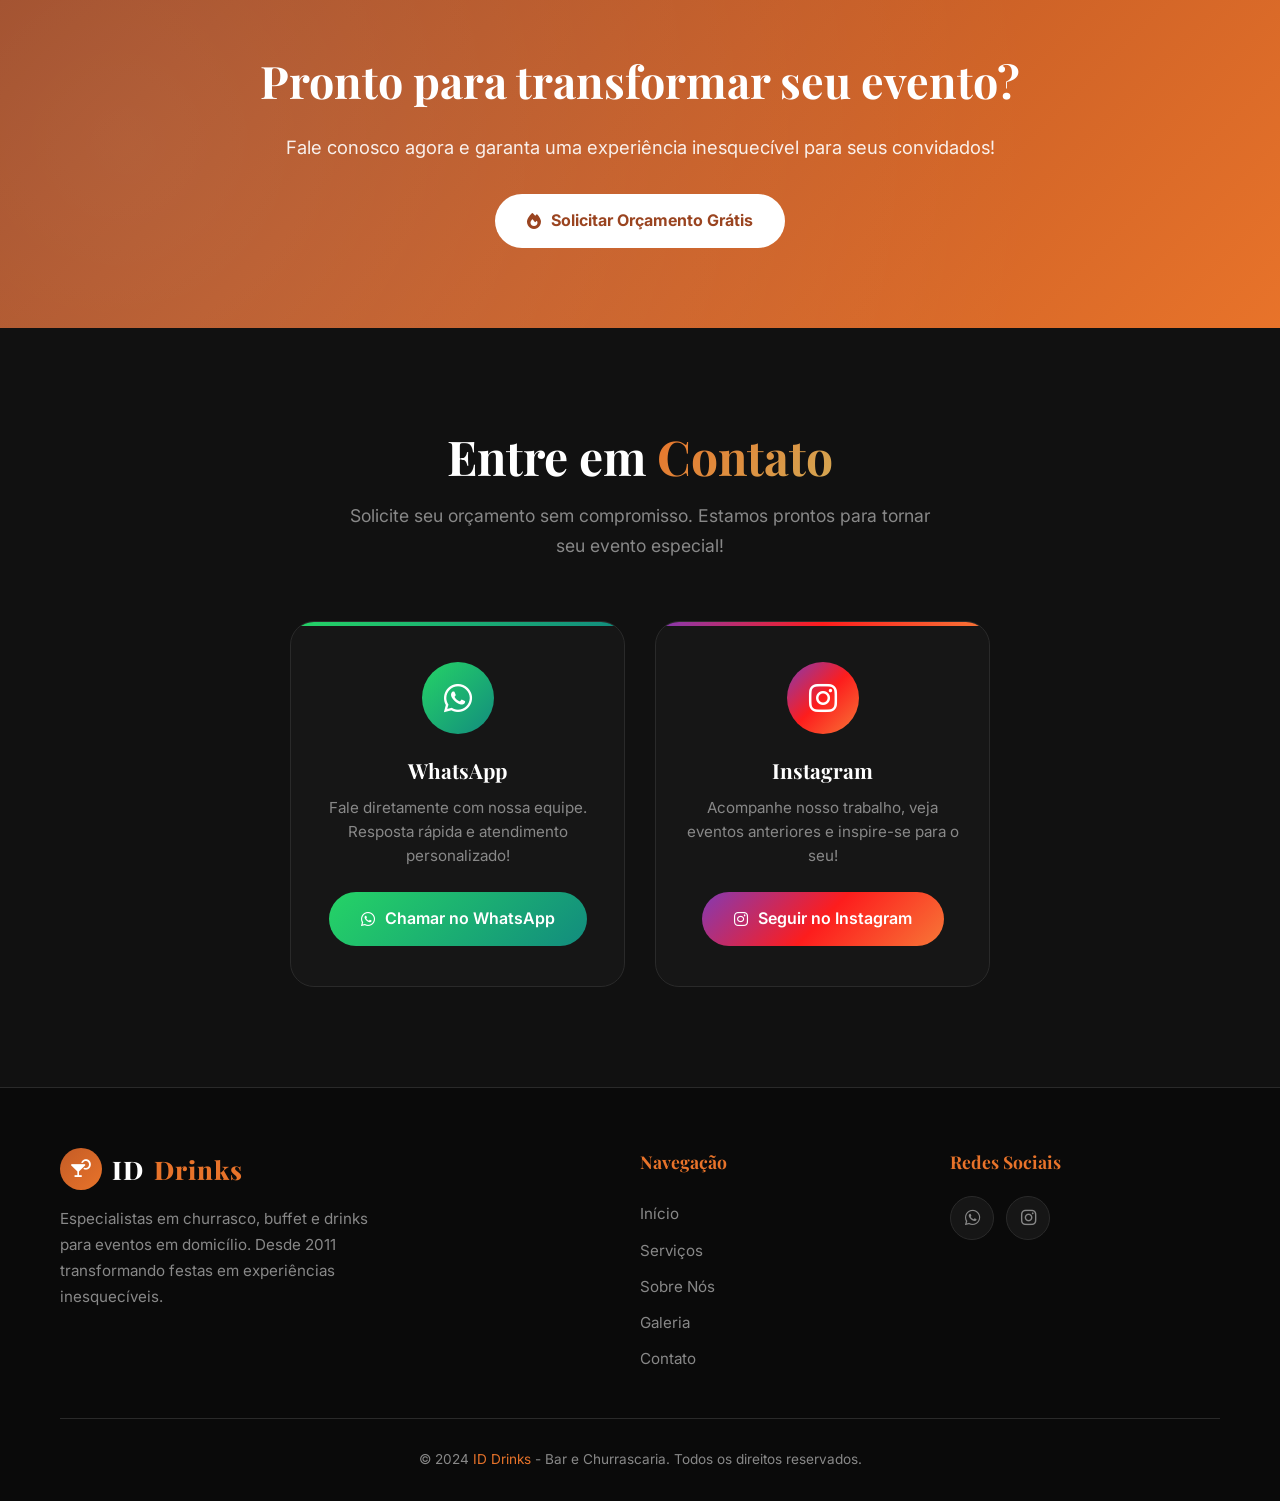
==== commit a00cedb7: "Update index.html" ====
--- a/index.html
+++ b/index.html
@@ -1723,7 +1723,7 @@
                 <div class="footer-social">
                     <h4>Redes Sociais</h4>
                     <div class="footer-social-icons">
-                        <a href="https://wa.me/5521992686042" target="_blank" rel="noopener noreferrer" aria-label="WhatsApp">
+                        <a href="https://wa.me/5521982686042" target="_blank" rel="noopener noreferrer" aria-label="WhatsApp">
                             <i class="fab fa-whatsapp"></i>
                         </a>
                         <a href="https://instagram.com/iddrinks01" target="_blank" rel="noopener noreferrer" aria-label="Instagram">
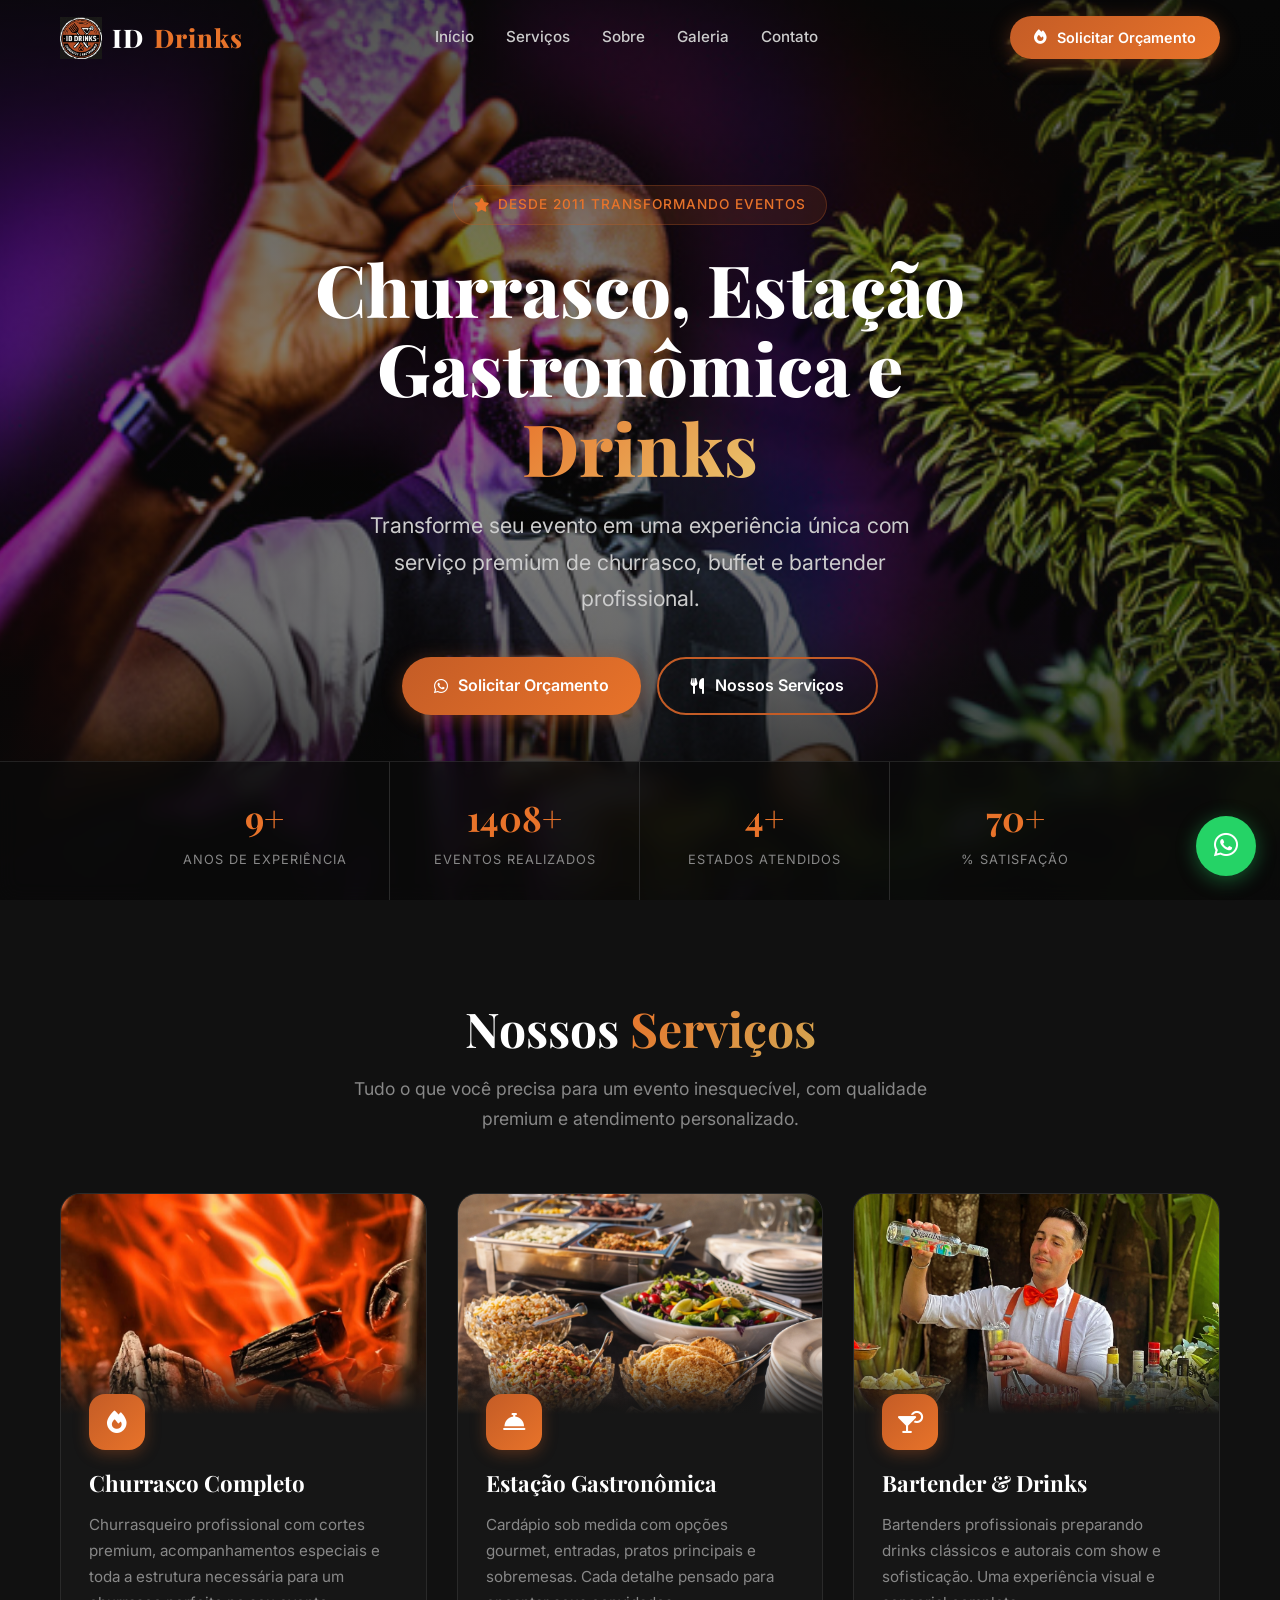
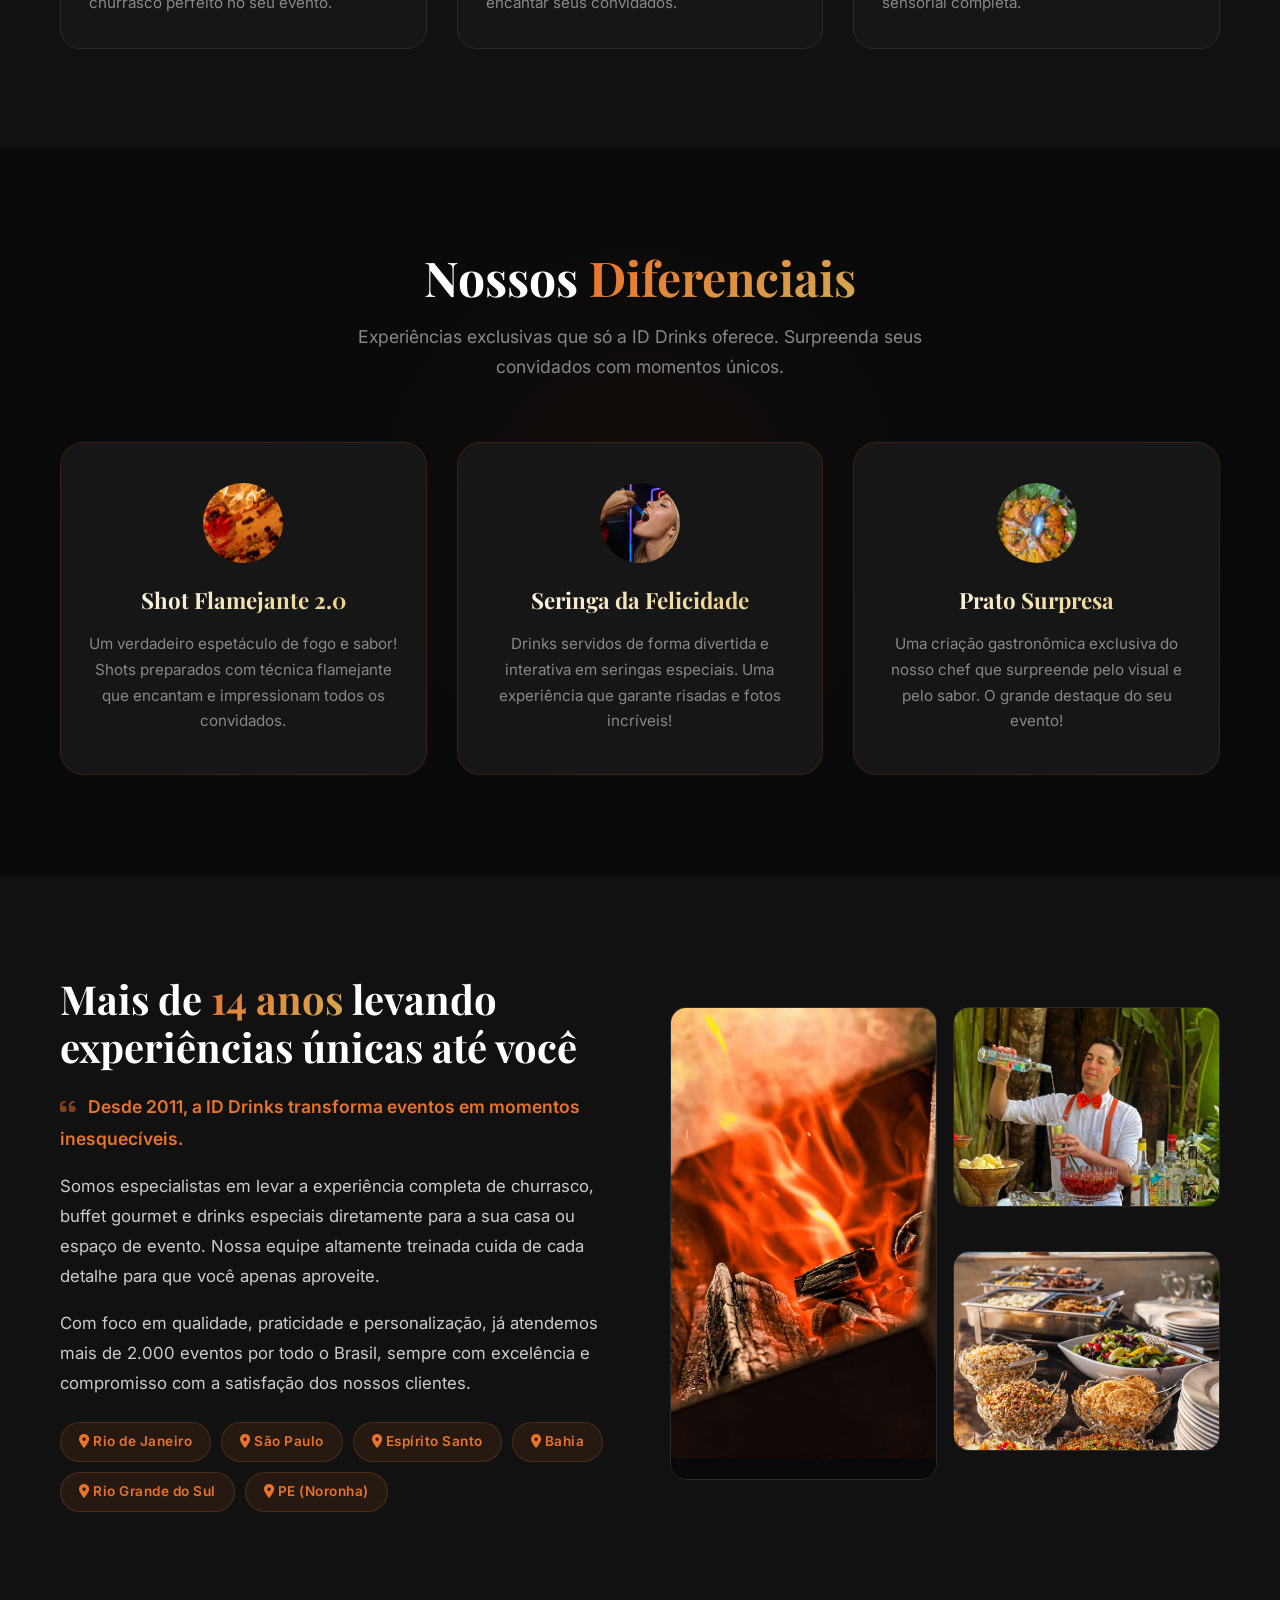
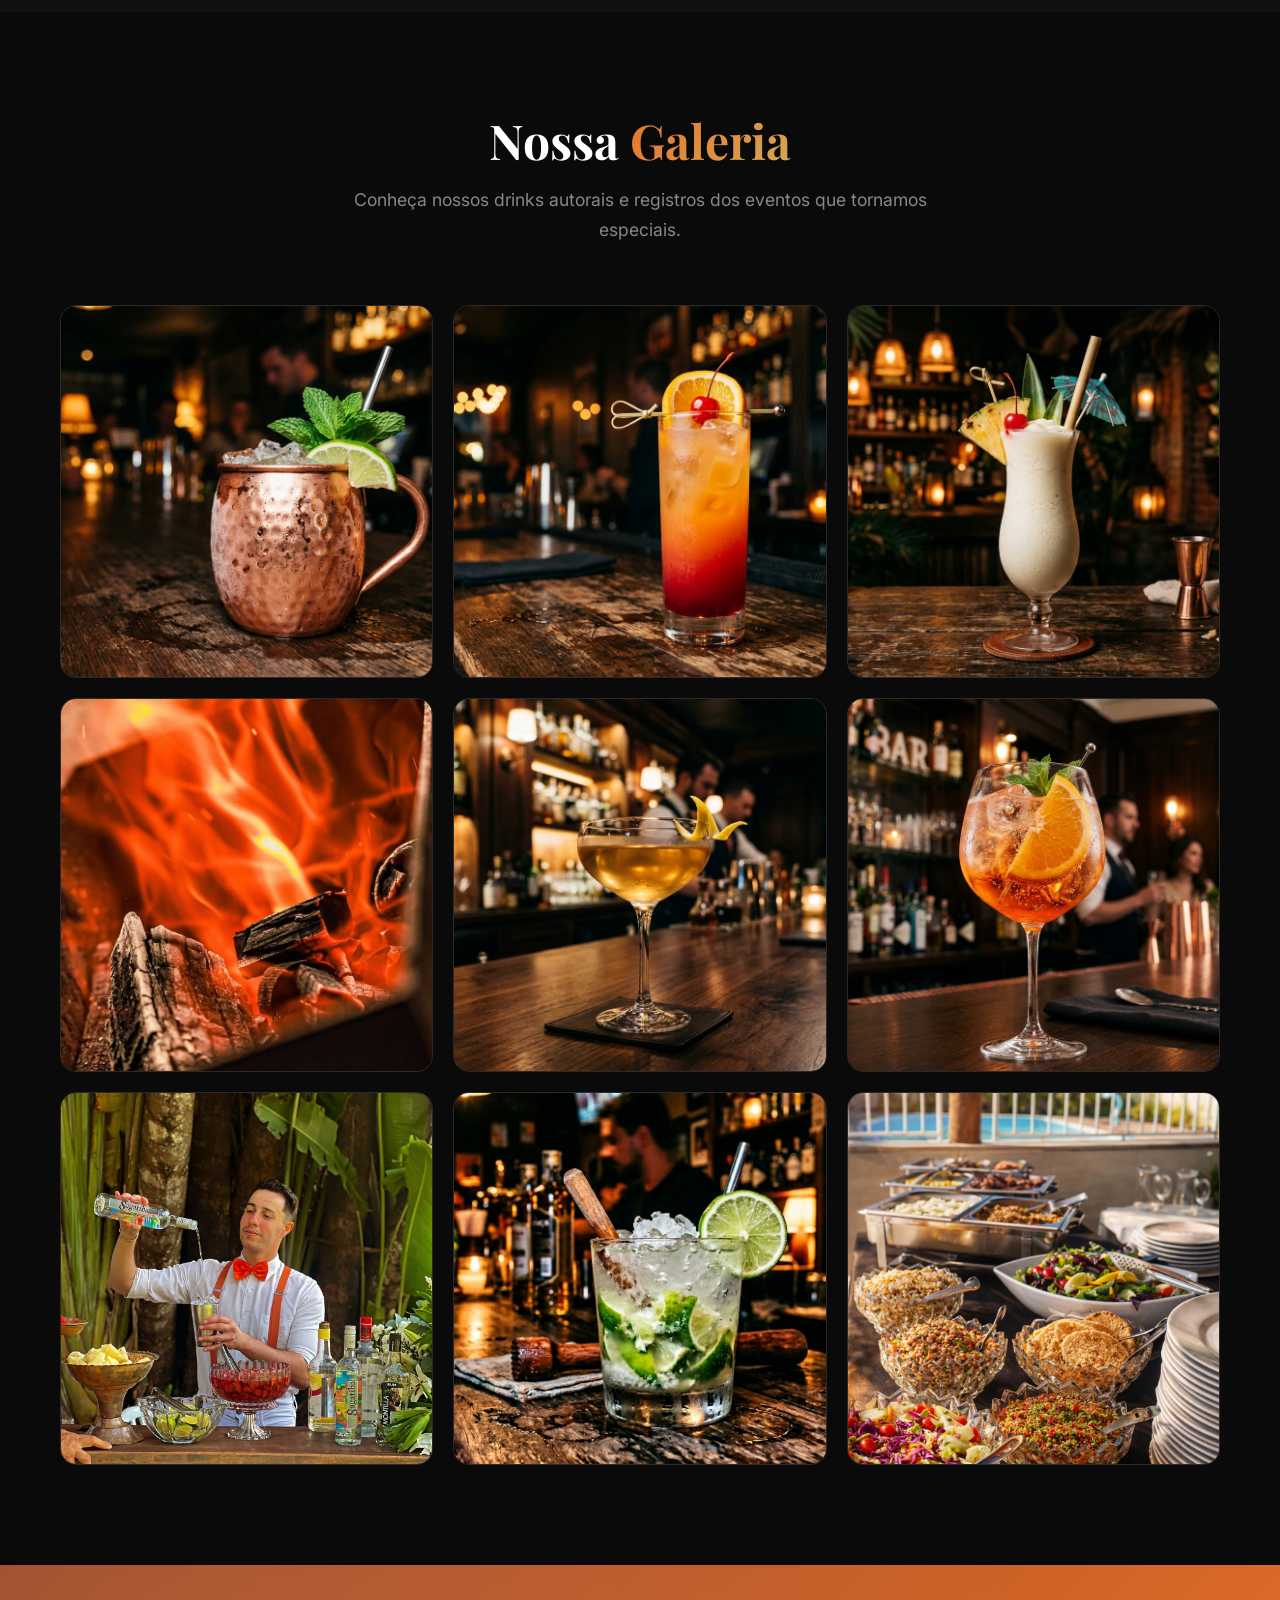
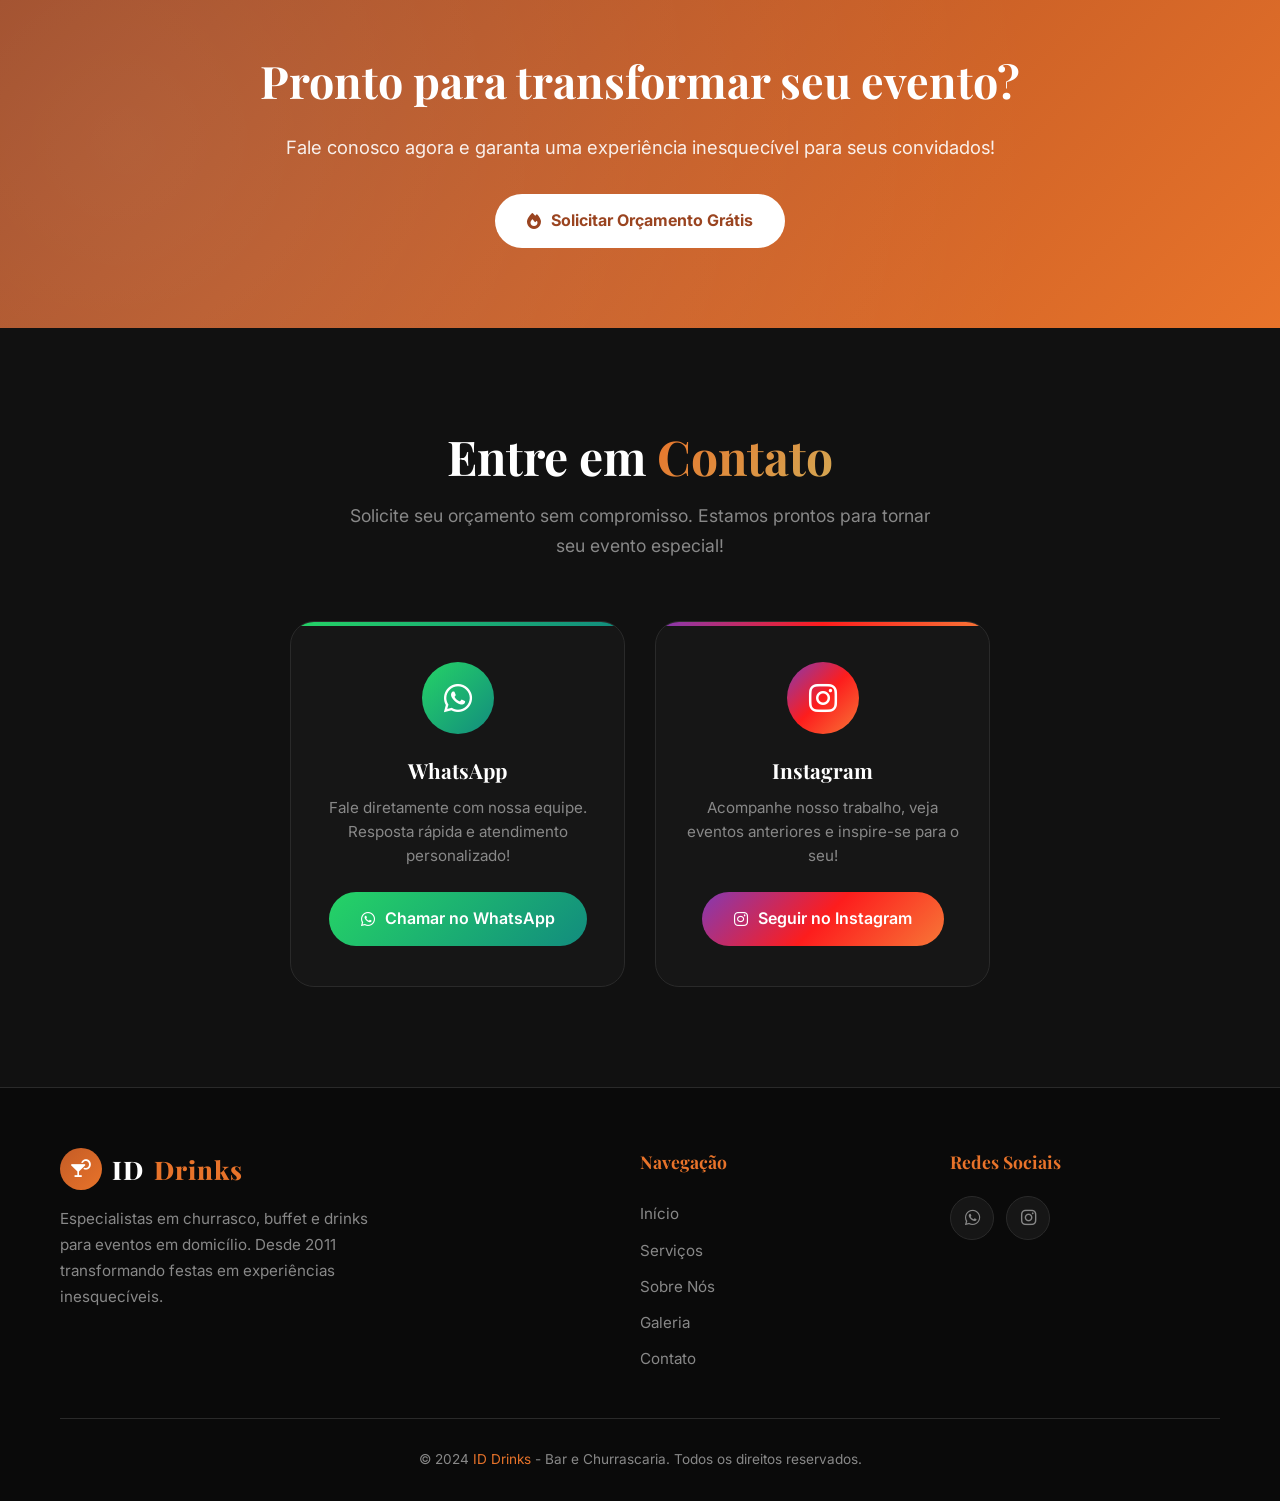
==== commit 5da2afe4: "Update index.html" ====
--- a/index.html
+++ b/index.html
@@ -1739,7 +1739,7 @@
     </footer>
 
     <!-- ==================== FLOATING ELEMENTS ==================== -->
-    <a href="https://wa.me/5521996031812" target="_blank" rel="noopener noreferrer" class="float-whatsapp" aria-label="WhatsApp">
+    <a href="https://wa.me/5521982686042" target="_blank" rel="noopener noreferrer" class="float-whatsapp" aria-label="WhatsApp">
         <i class="fab fa-whatsapp"></i>
     </a>
 
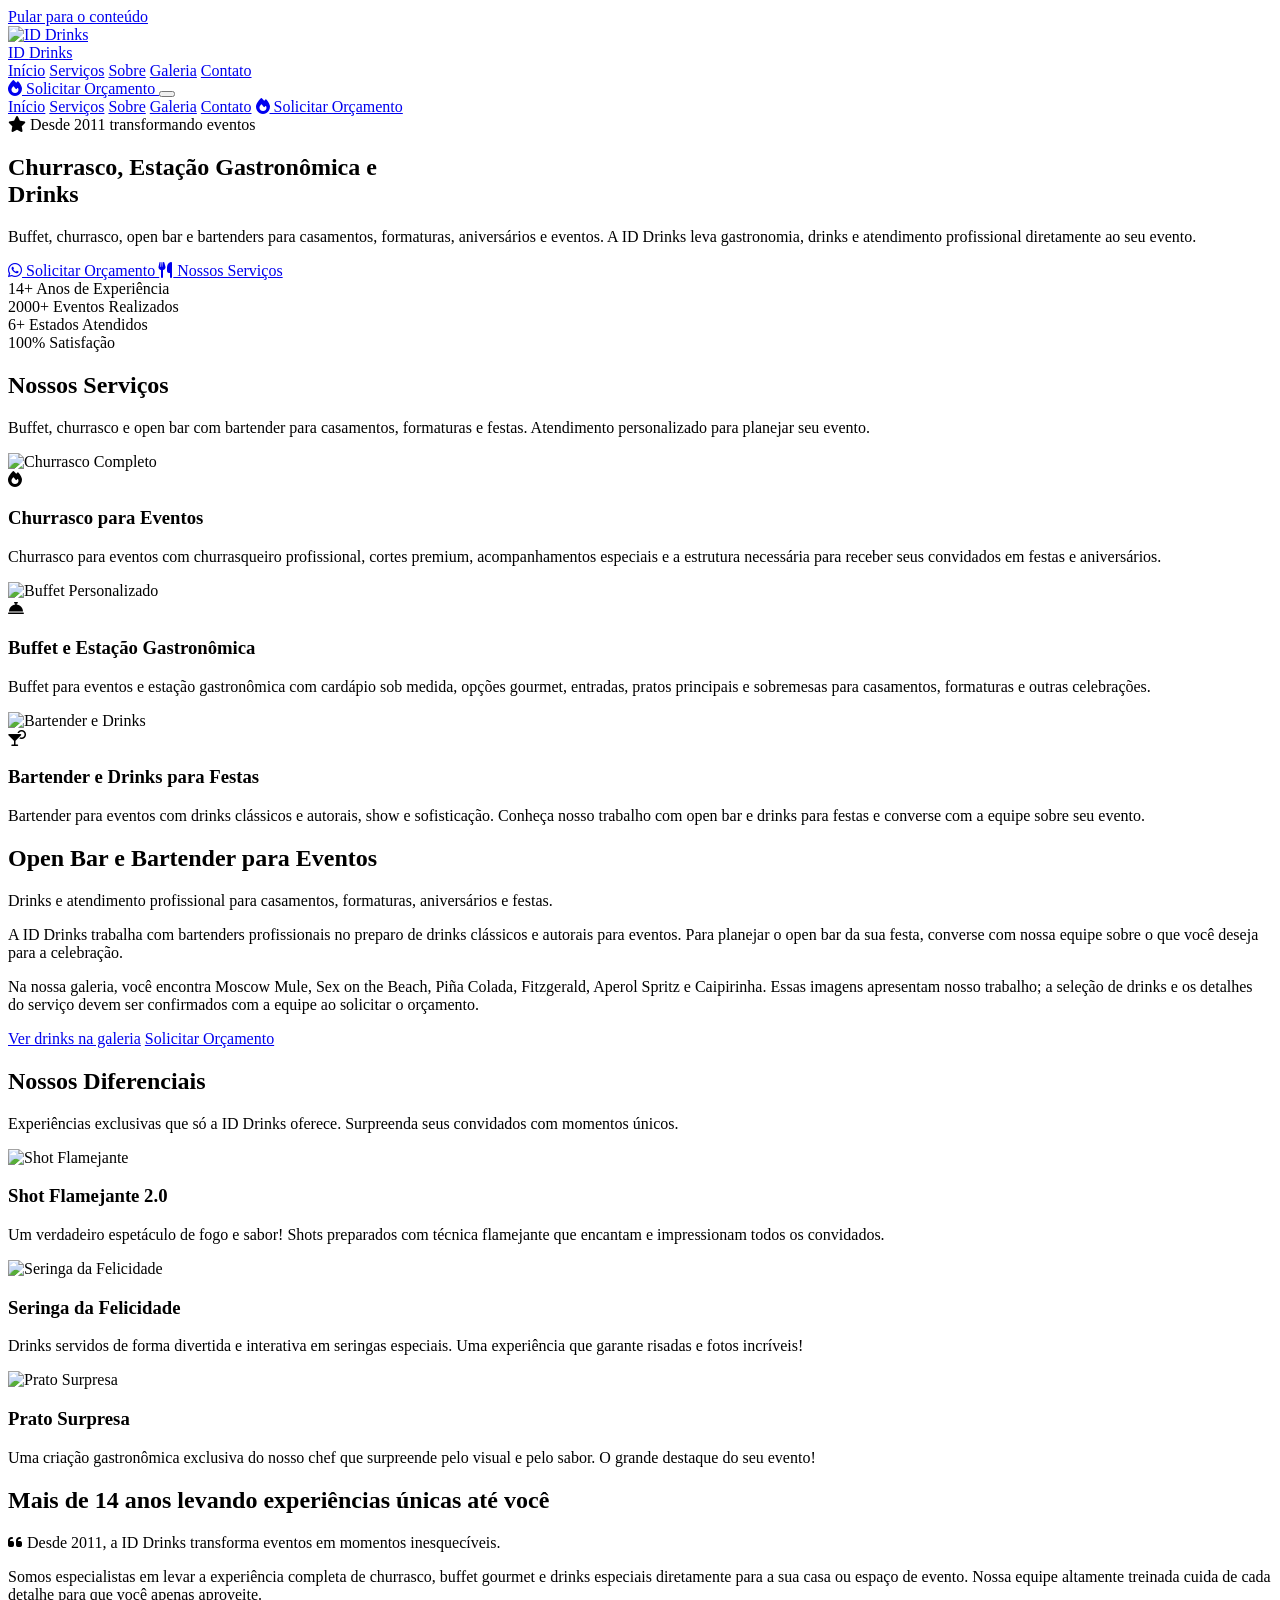
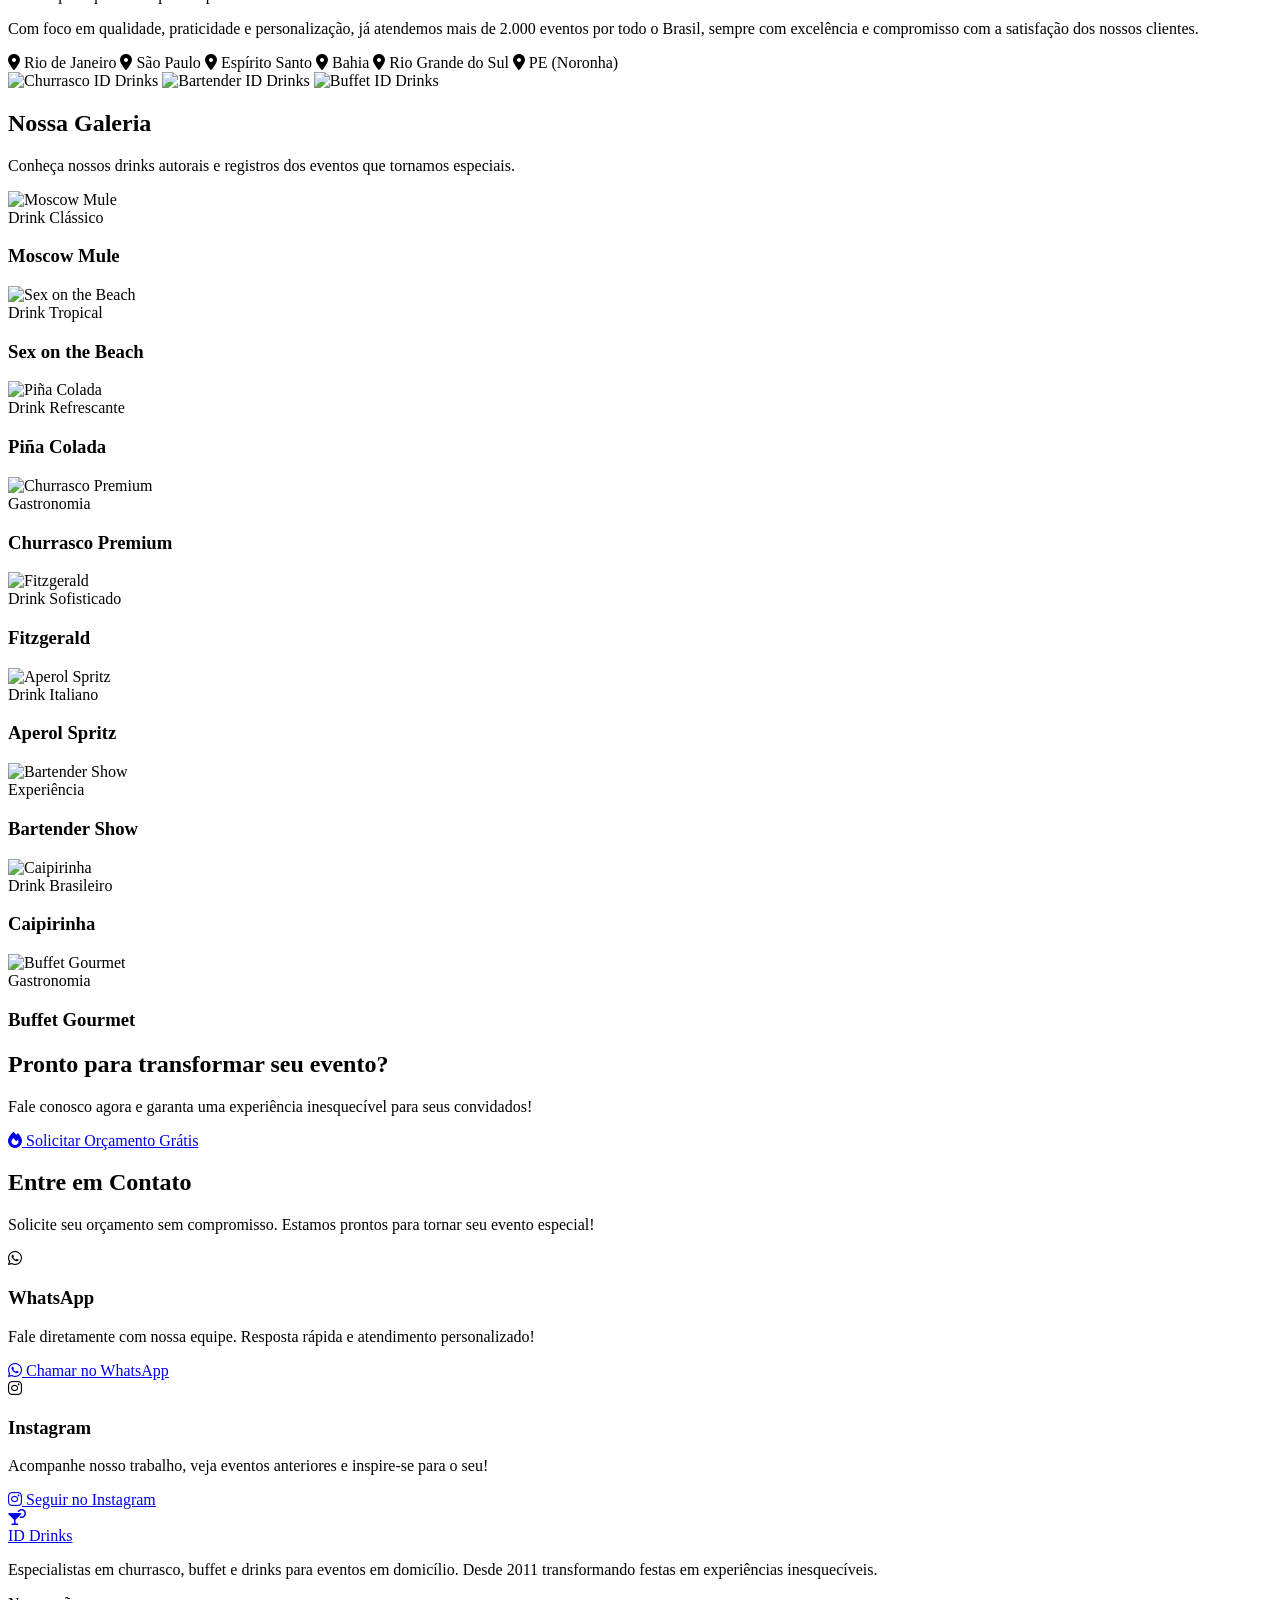
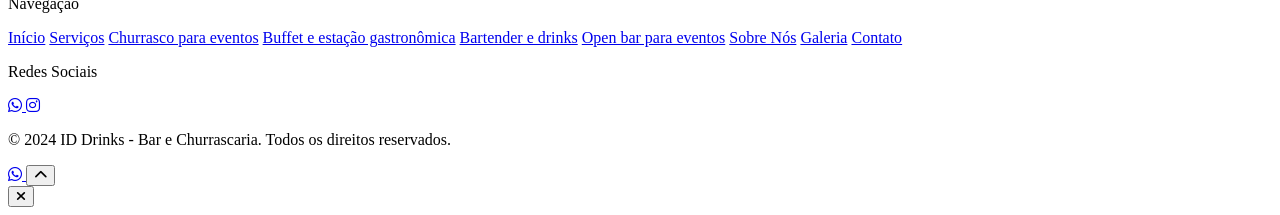
==== commit 7a1a23d5: "Add files via upload" ====
--- a/index.html
+++ b/index.html
@@ -3,1390 +3,201 @@
 <head>
     <meta charset="UTF-8">
     <meta name="viewport" content="width=device-width, initial-scale=1.0">
-    <meta property="og:image" content="https://rubens-maldonado.github.io/id-drink/public/images/hero-bg.jpg">
-    <title>ID Drinks - Bar e Churrascaria | Eventos em Domicílio</title>
-    <meta name="description" content="Churrasco, buffet e drinks especiais para seu evento. Desde 2011 transformando festas em experiências únicas. Atendemos RJ, SP, ES, BA, RS e PE.">
+    <title>Buffet, Churrasco e Bartender para Eventos | ID Drinks</title>
+    <meta name="description" content="Buffet, estação gastronômica, churrasco e bartender para casamentos, formaturas e festas. Conheça a ID Drinks e solicite seu orçamento pelo WhatsApp.">
+    <link rel="canonical" href="https://iddrinks.com.br/">
+    <meta property="og:type" content="website">
+    <meta property="og:locale" content="pt_BR">
+    <meta property="og:site_name" content="ID Drinks">
+    <meta property="og:title" content="Buffet, Churrasco e Bartender para Eventos | ID Drinks">
+    <meta property="og:description" content="Buffet, estação gastronômica, churrasco e bartender para casamentos, formaturas e festas. Conheça a ID Drinks e solicite seu orçamento pelo WhatsApp.">
+    <meta property="og:url" content="https://iddrinks.com.br/">
+    <meta property="og:image" content="https://iddrinks.com.br/assets/images/hero-bg.jpg">
+    <meta property="og:image:width" content="672">
+    <meta property="og:image:height" content="368">
+    <meta property="og:image:alt" content="Churrasco e drinks para eventos da ID Drinks">
+    <meta name="twitter:card" content="summary_large_image">
+    <meta name="twitter:title" content="Buffet, Churrasco e Bartender para Eventos | ID Drinks">
+    <meta name="twitter:description" content="Buffet, estação gastronômica, churrasco e bartender para casamentos, formaturas e festas. Conheça a ID Drinks e solicite seu orçamento pelo WhatsApp.">
+    <meta name="twitter:image" content="https://iddrinks.com.br/assets/images/hero-bg.jpg">
+    <meta name="twitter:image:alt" content="Churrasco e drinks para eventos da ID Drinks">
+    <link rel="preload" as="image" href="assets/images/hero-bg.jpg" fetchpriority="high">
     <link rel="preconnect" href="https://fonts.googleapis.com">
     <link rel="preconnect" href="https://fonts.gstatic.com" crossorigin>
     <link href="https://fonts.googleapis.com/css2?family=Playfair+Display:ital,wght@0,400;0,600;0,700;0,800;1,400&family=Inter:wght@300;400;500;600;700&display=swap" rel="stylesheet">
     <link rel="stylesheet" href="https://cdnjs.cloudflare.com/ajax/libs/font-awesome/6.5.1/css/all.min.css">
-    <link rel="icon" href="public/images/LOGO.jpg" type="image/png">
-    <style>
-        /* ===================== RESET & BASE ===================== */
-        *, *::before, *::after {
-            margin: 0;
-            padding: 0;
-            box-sizing: border-box;
+    <link rel="icon" href="assets/images/LOGO.jpg" type="image/jpeg">
+    <link rel="stylesheet" href="css/style.css">
+    <link rel="stylesheet" href="css/components.css">
+    <link rel="stylesheet" href="css/responsive.css">
+    <script type="application/ld+json">
+{
+  "@context": "https://schema.org",
+  "@graph": [
+    {
+      "@type": "Organization",
+      "@id": "https://iddrinks.com.br/#organization",
+      "name": "ID Drinks",
+      "url": "https://iddrinks.com.br/",
+      "logo": "https://iddrinks.com.br/assets/images/LOGO.jpg",
+      "telephone": "+5521982686042",
+      "foundingDate": "2011",
+      "sameAs": [
+        "https://instagram.com/iddrinks01"
+      ],
+      "areaServed": [
+        {
+          "@type": "State",
+          "name": "Rio de Janeiro"
+        },
+        {
+          "@type": "State",
+          "name": "São Paulo"
+        },
+        {
+          "@type": "State",
+          "name": "Espírito Santo"
+        },
+        {
+          "@type": "State",
+          "name": "Bahia"
+        },
+        {
+          "@type": "State",
+          "name": "Rio Grande do Sul"
+        },
+        {
+          "@type": "Place",
+          "name": "Fernando de Noronha, Pernambuco"
         }
-
-        :root {
-            --primary: #C45C26;
-            --primary-light: #E8732A;
-            --primary-dark: #9A4420;
-            --primary-glow: rgba(196, 92, 38, 0.35);
-            --gold: #D4A853;
-            --gold-light: #E8C670;
-            --bg: #0A0A0A;
-            --bg-secondary: #111111;
-            --bg-card: #161616;
-            --bg-card-hover: #1E1E1E;
-            --border-color: #2A2A2A;
-            --border-light: rgba(255,255,255,0.08);
-            --text: #FFFFFF;
-            --text-muted: #888888;
-            --text-secondary: #CCCCCC;
-            --glass-bg: rgba(10, 10, 10, 0.8);
-            --glass-border: rgba(255, 255, 255, 0.1);
-            --shadow: 0 8px 32px rgba(0,0,0,0.4);
-            --shadow-glow: 0 0 30px rgba(196, 92, 38, 0.2);
+      ]
+    },
+    {
+      "@type": "Service",
+      "@id": "https://iddrinks.com.br/#churrasco",
+      "name": "Churrasco para eventos",
+      "description": "Churrasqueiro profissional, cortes premium e acompanhamentos para eventos.",
+      "url": "https://iddrinks.com.br/#churrasco",
+      "provider": {
+        "@id": "https://iddrinks.com.br/#organization"
+      },
+      "areaServed": [
+        {
+          "@type": "State",
+          "name": "Rio de Janeiro"
+        },
+        {
+          "@type": "State",
+          "name": "São Paulo"
+        },
+        {
+          "@type": "State",
+          "name": "Espírito Santo"
+        },
+        {
+          "@type": "State",
+          "name": "Bahia"
+        },
+        {
+          "@type": "State",
+          "name": "Rio Grande do Sul"
+        },
+        {
+          "@type": "Place",
+          "name": "Fernando de Noronha, Pernambuco"
         }
-
-        html {
-            scroll-behavior: smooth;
-            scroll-padding-top: 80px;
-            overflow-x: hidden;
+      ]
+    },
+    {
+      "@type": "Service",
+      "@id": "https://iddrinks.com.br/#buffet",
+      "name": "Buffet e estação gastronômica",
+      "description": "Cardápio sob medida com entradas, pratos principais e sobremesas.",
+      "url": "https://iddrinks.com.br/#buffet",
+      "provider": {
+        "@id": "https://iddrinks.com.br/#organization"
+      },
+      "areaServed": [
+        {
+          "@type": "State",
+          "name": "Rio de Janeiro"
+        },
+        {
+          "@type": "State",
+          "name": "São Paulo"
+        },
+        {
+          "@type": "State",
+          "name": "Espírito Santo"
+        },
+        {
+          "@type": "State",
+          "name": "Bahia"
+        },
+        {
+          "@type": "State",
+          "name": "Rio Grande do Sul"
+        },
+        {
+          "@type": "Place",
+          "name": "Fernando de Noronha, Pernambuco"
         }
-
-        body {
-            font-family: 'Inter', -apple-system, BlinkMacSystemFont, 'Segoe UI', sans-serif;
-            background-color: var(--bg);
-            color: var(--text);
-            line-height: 1.6;
-            overflow-x: hidden;
+      ]
+    },
+    {
+      "@type": "Service",
+      "@id": "https://iddrinks.com.br/#bartender",
+      "name": "Bartender e drinks para eventos",
+      "description": "Bartenders profissionais preparando drinks clássicos e autorais.",
+      "url": "https://iddrinks.com.br/#bartender",
+      "provider": {
+        "@id": "https://iddrinks.com.br/#organization"
+      },
+      "areaServed": [
+        {
+          "@type": "State",
+          "name": "Rio de Janeiro"
+        },
+        {
+          "@type": "State",
+          "name": "São Paulo"
+        },
+        {
+          "@type": "State",
+          "name": "Espírito Santo"
+        },
+        {
+          "@type": "State",
+          "name": "Bahia"
+        },
+        {
+          "@type": "State",
+          "name": "Rio Grande do Sul"
+        },
+        {
+          "@type": "Place",
+          "name": "Fernando de Noronha, Pernambuco"
         }
-
-        a {
-            text-decoration: none;
-            color: inherit;
-        }
-
-        img {
-            max-width: 100%;
-            display: block;
-        }
-
-        /* ===================== UTILITIES ===================== */
-        .container {
-            max-width: 1200px;
-            margin: 0 auto;
-            padding: 0 20px;
-        }
-
-        .section-padding {
-            padding: 100px 0;
-        }
-
-        .section-header {
-            text-align: center;
-            margin-bottom: 60px;
-        }
-
-        .section-title {
-            font-family: 'Playfair Display', serif;
-            font-size: clamp(2rem, 5vw, 3rem);
-            font-weight: 700;
-            margin-bottom: 16px;
-            line-height: 1.2;
-        }
-
-        .section-title .highlight {
-            background: linear-gradient(135deg, var(--primary-light), var(--gold));
-            -webkit-background-clip: text;
-            -webkit-text-fill-color: transparent;
-            background-clip: text;
-        }
-
-        .section-subtitle {
-            color: var(--text-muted);
-            font-size: 1.1rem;
-            max-width: 600px;
-            margin: 0 auto;
-            line-height: 1.7;
-        }
-
-        .btn {
-            display: inline-flex;
-            align-items: center;
-            gap: 10px;
-            padding: 14px 32px;
-            border-radius: 50px;
-            font-family: 'Inter', sans-serif;
-            font-size: 1rem;
-            font-weight: 600;
-            cursor: pointer;
-            border: none;
-            transition: all 0.3s ease;
-            text-decoration: none;
-        }
-
-        .btn-primary {
-            background: linear-gradient(135deg, var(--primary), var(--primary-light));
-            color: white;
-            box-shadow: 0 4px 20px var(--primary-glow);
-        }
-
-        .btn-primary:hover {
-            transform: translateY(-2px);
-            box-shadow: 0 8px 30px var(--primary-glow);
-            filter: brightness(1.1);
-        }
-
-        .btn-outline {
-            background: transparent;
-            color: white;
-            border: 2px solid var(--primary);
-        }
-
-        .btn-outline:hover {
-            background: var(--primary);
-            transform: translateY(-2px);
-        }
-
-        /* ===================== SCROLL ANIMATIONS ===================== */
-        .reveal {
-            opacity: 0;
-            transform: translateY(40px);
-            transition: opacity 0.8s ease, transform 0.8s ease;
-        }
-
-        .reveal.revealed {
-            opacity: 1;
-            transform: translateY(0);
-        }
-
-        .reveal-left {
-            opacity: 0;
-            transform: translateX(-60px);
-            transition: opacity 0.8s ease, transform 0.8s ease;
-        }
-
-        .reveal-left.revealed {
-            opacity: 1;
-            transform: translateX(0);
-        }
-
-        .reveal-right {
-            opacity: 0;
-            transform: translateX(60px);
-            transition: opacity 0.8s ease, transform 0.8s ease;
-        }
-
-        .reveal-right.revealed {
-            opacity: 1;
-            transform: translateX(0);
-        }
-
-        .reveal-scale {
-            opacity: 0;
-            transform: scale(0.85);
-            transition: opacity 0.8s ease, transform 0.8s ease;
-        }
-
-        .reveal-scale.revealed {
-            opacity: 1;
-            transform: scale(1);
-        }
-
-        /* ===================== HEADER ===================== */
-        header {
-            position: fixed;
-            top: 0;
-            left: 0;
-            right: 0;
-            z-index: 1000;
-            padding: 16px 0;
-            transition: all 0.4s ease;
-        }
-
-        header.scrolled {
-            background: var(--glass-bg);
-            backdrop-filter: blur(20px);
-            -webkit-backdrop-filter: blur(20px);
-            border-bottom: 1px solid var(--glass-border);
-            padding: 10px 0;
-            box-shadow: 0 4px 30px rgba(0,0,0,0.3);
-        }
-
-        .header-inner {
-            display: flex;
-            align-items: center;
-            justify-content: space-between;
-            max-width: 1200px;
-            margin: 0 auto;
-            padding: 0 20px;
-        }
-
-        .logo {
-            display: flex;
-            align-items: center;
-            gap: 10px;
-            font-family: 'Playfair Display', serif;
-            font-size: 1.6rem;
-            font-weight: 800;
-            color: white;
-            letter-spacing: 1px;
-        }
-
-        .logo-icon {
-            width: 42px;
-            height: 42px;
-            background: linear-gradient(135deg, var(--primary), var(--primary-light));
-            border-radius: 50%;
-            display: flex;
-            align-items: center;
-            justify-content: center;
-            font-size: 1.1rem;
-        }
-
-        .logo span {
-            color: var(--primary-light);
-        }
-
-        nav {
-            display: flex;
-            align-items: center;
-            gap: 32px;
-        }
-
-        nav a {
-            color: var(--text-secondary);
-            font-size: 0.95rem;
-            font-weight: 500;
-            position: relative;
-            transition: color 0.3s;
-        }
-
-        nav a:hover {
-            color: var(--primary-light);
-        }
-
-        nav a::after {
-            content: '';
-            position: absolute;
-            bottom: -4px;
-            left: 0;
-            width: 0;
-            height: 2px;
-            background: var(--primary-light);
-            transition: width 0.3s;
-        }
-
-        nav a:hover::after {
-            width: 100%;
-        }
-
-        .header-cta {
-            padding: 10px 24px;
-            font-size: 0.9rem;
-        }
-
-        .hamburger {
-            display: none;
-            flex-direction: column;
-            gap: 5px;
-            cursor: pointer;
-            padding: 5px;
-            z-index: 1001;
-        }
-
-        .hamburger span {
-            width: 28px;
-            height: 2.5px;
-            background: white;
-            border-radius: 2px;
-            transition: all 0.3s ease;
-        }
-
-        .hamburger.active span:nth-child(1) {
-            transform: rotate(45deg) translate(5px, 5px);
-        }
-
-        .hamburger.active span:nth-child(2) {
-            opacity: 0;
-        }
-
-        .hamburger.active span:nth-child(3) {
-            transform: rotate(-45deg) translate(6px, -6px);
-        }
-
-        /* Mobile Menu */
-        .mobile-menu {
-            display: none;
-            position: fixed;
-            top: 0;
-            right: -100%;
-            width: 80%;
-            max-width: 350px;
-            height: 100vh;
-            background: rgba(15, 15, 15, 0.98);
-            backdrop-filter: blur(20px);
-            padding: 100px 40px 40px;
-            transition: right 0.4s ease;
-            z-index: 999;
-            border-left: 1px solid var(--border-color);
-        }
-
-        .mobile-menu.open {
-            right: 0;
-        }
-
-        .mobile-menu a {
-            display: block;
-            color: var(--text-secondary);
-            font-size: 1.2rem;
-            font-weight: 500;
-            padding: 16px 0;
-            border-bottom: 1px solid var(--border-color);
-            transition: color 0.3s, padding-left 0.3s;
-        }
-
-        .mobile-menu a:hover {
-            color: var(--primary-light);
-            padding-left: 10px;
-        }
-
-        .mobile-menu .btn {
-            margin-top: 30px;
-            width: 100%;
-            justify-content: center;
-        }
-
-        .menu-overlay {
-            display: none;
-            position: fixed;
-            top: 0;
-            left: 0;
-            width: 100%;
-            height: 100%;
-            background: rgba(0,0,0,0.6);
-            z-index: 998;
-            opacity: 0;
-            transition: opacity 0.3s;
-        }
-
-        .menu-overlay.active {
-            opacity: 1;
-        }
-
-        /* ===================== HERO ===================== */
-        .hero {
-            position: relative;
-            min-height: 100vh;
-            display: flex;
-            align-items: center;
-            justify-content: center;
-            overflow: hidden;
-        }
-
-        .hero-bg {
-            position: absolute;
-            top: 0;
-            left: 0;
-            width: 100%;
-            height: 100%;
-            background-image: url('public/images/hero-bg.jpg');
-            background-size: cover;
-            background-position: center;
-            background-repeat: no-repeat;
-            transform: scale(1.05);
-            transition: transform 10s ease;
-        }
-
-        .hero:hover .hero-bg {
-            transform: scale(1.1);
-        }
-
-        .hero-overlay {
-            position: absolute;
-            top: 0;
-            left: 0;
-            width: 100%;
-            height: 100%;
-            background: linear-gradient(
-                180deg,
-                rgba(10, 10, 10, 0.7) 0%,
-                rgba(10, 10, 10, 0.5) 40%,
-                rgba(10, 10, 10, 0.6) 70%,
-                rgba(10, 10, 10, 0.95) 100%
-            );
-        }
-
-        .hero-content {
-            position: relative;
-            z-index: 2;
-            text-align: center;
-            max-width: 850px;
-            padding: 0 20px;
-        }
-
-        .hero-badge {
-            display: inline-flex;
-            align-items: center;
-            gap: 8px;
-            background: rgba(196, 92, 38, 0.15);
-            border: 1px solid rgba(196, 92, 38, 0.3);
-            border-radius: 50px;
-            padding: 8px 20px;
-            font-size: 0.85rem;
-            color: var(--primary-light);
-            margin-bottom: 24px;
-            font-weight: 500;
-            letter-spacing: 1px;
-            text-transform: uppercase;
-        }
-
-        .hero h1 {
-            font-family: 'Playfair Display', serif;
-            font-size: clamp(2.5rem, 7vw, 4.5rem);
-            font-weight: 800;
-            line-height: 1.1;
-            margin-bottom: 20px;
-        }
-
-        .hero h1 .gradient-text {
-            background: linear-gradient(135deg, var(--primary-light), var(--gold-light));
-            -webkit-background-clip: text;
-            -webkit-text-fill-color: transparent;
-            background-clip: text;
-        }
-
-        .hero p {
-            font-size: clamp(1.1rem, 2.5vw, 1.35rem);
-            color: var(--text-secondary);
-            margin-bottom: 40px;
-            max-width: 600px;
-            margin-left: auto;
-            margin-right: auto;
-            line-height: 1.7;
-        }
-
-        .hero-buttons {
-            display: flex;
-            gap: 16px;
-            justify-content: center;
-            flex-wrap: wrap;
-        }
-
-        .hero-stats {
-            position: absolute;
-            bottom: 0;
-            left: 0;
-            right: 0;
-            z-index: 2;
-            background: rgba(10, 10, 10, 0.7);
-            backdrop-filter: blur(10px);
-            border-top: 1px solid var(--glass-border);
-        }
-
-        .stats-grid {
-            display: grid;
-            grid-template-columns: repeat(4, 1fr);
-            max-width: 1000px;
-            margin: 0 auto;
-        }
-
-        .stat-item {
-            text-align: center;
-            padding: 28px 10px;
-            border-right: 1px solid var(--border-color);
-        }
-
-        .stat-item:last-child {
-            border-right: none;
-        }
-
-        .stat-number {
-            font-family: 'Playfair Display', serif;
-            font-size: clamp(1.5rem, 3vw, 2.2rem);
-            font-weight: 700;
-            color: var(--primary-light);
-            display: block;
-        }
-
-        .stat-label {
-            font-size: 0.8rem;
-            color: var(--text-muted);
-            text-transform: uppercase;
-            letter-spacing: 1px;
-            margin-top: 4px;
-        }
-
-        /* ===================== SERVICES ===================== */
-        .services {
-            background: var(--bg-secondary);
-        }
-
-        .services-grid {
-            display: grid;
-            grid-template-columns: repeat(3, 1fr);
-            gap: 30px;
-        }
-
-        .service-card {
-            background: var(--bg-card);
-            border: 1px solid var(--border-color);
-            border-radius: 20px;
-            overflow: hidden;
-            transition: all 0.4s ease;
-            position: relative;
-        }
-
-        .service-card:hover {
-            transform: translateY(-10px);
-            border-color: var(--primary);
-            box-shadow: var(--shadow-glow);
-        }
-
-        .service-card-img {
-            width: 100%;
-            height: 220px;
-            object-fit: cover;
-            transition: transform 0.5s ease;
-        }
-
-        .service-card:hover .service-card-img {
-            transform: scale(1.05);
-        }
-
-        .service-card-img-wrapper {
-            overflow: hidden;
-            position: relative;
-        }
-
-        .service-card-img-wrapper::after {
-            content: '';
-            position: absolute;
-            bottom: 0;
-            left: 0;
-            right: 0;
-            height: 60px;
-            background: linear-gradient(transparent, var(--bg-card));
-        }
-
-        .service-card-body {
-            padding: 24px 28px 32px;
-        }
-
-        .service-icon {
-            width: 56px;
-            height: 56px;
-            background: linear-gradient(135deg, var(--primary), var(--primary-light));
-            border-radius: 16px;
-            display: flex;
-            align-items: center;
-            justify-content: center;
-            font-size: 1.4rem;
-            color: white;
-            margin-bottom: 16px;
-            margin-top: -44px;
-            position: relative;
-            box-shadow: 0 4px 15px var(--primary-glow);
-        }
-
-        .service-card h3 {
-            font-family: 'Playfair Display', serif;
-            font-size: 1.4rem;
-            font-weight: 700;
-            margin-bottom: 10px;
-        }
-
-        .service-card p {
-            color: var(--text-muted);
-            font-size: 0.95rem;
-            line-height: 1.7;
-        }
-
-        /* ===================== DIFFERENTIALS ===================== */
-        .differentials {
-            background: var(--bg);
-            position: relative;
-            overflow: hidden;
-        }
-
-        .differentials::before {
-            content: '';
-            position: absolute;
-            top: 50%;
-            left: 50%;
-            transform: translate(-50%, -50%);
-            width: 600px;
-            height: 600px;
-            background: radial-gradient(circle, var(--primary-glow) 0%, transparent 70%);
-            opacity: 0.15;
-            pointer-events: none;
-        }
-
-        .diff-grid {
-            display: grid;
-            grid-template-columns: repeat(3, 1fr);
-            gap: 30px;
-            position: relative;
-            z-index: 1;
-        }
-
-        .diff-card {
-            background: linear-gradient(145deg, rgba(196, 92, 38, 0.08), rgba(26, 26, 26, 0.9));
-            border: 1px solid rgba(196, 92, 38, 0.2);
-            border-radius: 24px;
-            padding: 40px 28px;
-            text-align: center;
-            transition: all 0.4s ease;
-            position: relative;
-            overflow: hidden;
-        }
-
-        .diff-card::before {
-            content: '';
-            position: absolute;
-            top: -2px;
-            left: -2px;
-            right: -2px;
-            bottom: -2px;
-            background: linear-gradient(135deg, var(--primary), var(--gold), var(--primary-dark));
-            border-radius: 25px;
-            z-index: -1;
-            opacity: 0;
-            transition: opacity 0.4s ease;
-        }
-
-        .diff-card::after {
-            content: '';
-            position: absolute;
-            top: 0;
-            left: 0;
-            right: 0;
-            bottom: 0;
-            background: var(--bg-card);
-            border-radius: 23px;
-            z-index: -1;
-        }
-
-        .diff-card:hover::before {
-            opacity: 1;
-        }
-
-        .diff-card:hover {
-            transform: translateY(-8px) scale(1.02);
-            box-shadow: 0 20px 60px rgba(196, 92, 38, 0.15);
-        }
-
-        .diff-icon img {
-           width: 100%;
-           height: 100%;
-            object-fit: cover; /* mantém proporção bonita */
-            border-radius: 50%; /* deixa redondo igual antes */
-        }
-        
-        .diff-icon {
-            width: 80px;
-            height: 80px;
-            margin: 0 auto 20px;
-            background: linear-gradient(135deg, rgba(196, 92, 38, 0.15), rgba(212, 168, 83, 0.1));
-            border-radius: 50%;
-            display: flex;
-            align-items: center;
-            justify-content: center;
-            font-size: 2rem;
-            transition: all 0.4s ease;
-        }
-
-        .diff-card:hover .diff-icon {
-            transform: scale(1.15) rotate(5deg);
-            background: linear-gradient(135deg, var(--primary), var(--primary-light));
-            box-shadow: 0 0 30px var(--primary-glow);
-        }
-
-        .diff-card h3 {
-            font-family: 'Playfair Display', serif;
-            font-size: 1.4rem;
-            font-weight: 700;
-            margin-bottom: 12px;
-            background: linear-gradient(135deg, var(--text), var(--gold-light));
-            -webkit-background-clip: text;
-            -webkit-text-fill-color: transparent;
-            background-clip: text;
-        }
-
-        .diff-card p {
-            color: var(--text-muted);
-            font-size: 0.95rem;
-            line-height: 1.7;
-        }
-
-        /* ===================== ABOUT ===================== */
-        .about {
-            background: var(--bg-secondary);
-        }
-
-        .about-grid {
-            display: grid;
-            grid-template-columns: 1fr 1fr;
-            gap: 60px;
-            align-items: center;
-        }
-
-        .about-text h2 {
-            font-family: 'Playfair Display', serif;
-            font-size: clamp(1.8rem, 4vw, 2.5rem);
-            font-weight: 700;
-            margin-bottom: 20px;
-            line-height: 1.2;
-        }
-
-        .about-text h2 .highlight {
-            background: linear-gradient(135deg, var(--primary-light), var(--gold));
-            -webkit-background-clip: text;
-            -webkit-text-fill-color: transparent;
-            background-clip: text;
-        }
-
-        .about-text p {
-            color: var(--text-secondary);
-            font-size: 1.05rem;
-            line-height: 1.8;
-            margin-bottom: 16px;
-        }
-
-        .about-text p.accent {
-            color: var(--primary-light);
-            font-weight: 600;
-            font-size: 1.1rem;
-        }
-
-        .about-states {
-            display: flex;
-            flex-wrap: wrap;
-            gap: 10px;
-            margin-top: 24px;
-        }
-
-        .state-badge {
-            background: rgba(196, 92, 38, 0.12);
-            border: 1px solid rgba(196, 92, 38, 0.25);
-            color: var(--primary-light);
-            padding: 8px 18px;
-            border-radius: 50px;
-            font-size: 0.85rem;
-            font-weight: 600;
-            letter-spacing: 0.5px;
-            transition: all 0.3s;
-        }
-
-        .state-badge:hover {
-            background: var(--primary);
-            color: white;
-            transform: translateY(-2px);
-        }
-
-        .about-images {
-            display: grid;
-            grid-template-columns: 1fr 1fr;
-            grid-template-rows: 1fr 1fr;
-            gap: 16px;
-        }
-
-        .about-images img {
-            width: 100%;
-            height: 200px;
-            object-fit: cover;
-            border-radius: 16px;
-            border: 1px solid var(--border-color);
-            transition: all 0.4s;
-        }
-
-        .about-images img:hover {
-            border-color: var(--primary);
-            transform: scale(1.03);
-        }
-
-        .about-images img:first-child {
-            grid-row: 1 / 3;
-            height: 100%;
-        }
-
-        /* ===================== GALLERY ===================== */
-        .gallery {
-            background: var(--bg);
-        }
-
-        .gallery-grid {
-            display: grid;
-            grid-template-columns: repeat(3, 1fr);
-            gap: 20px;
-        }
-
-        .gallery-item {
-            position: relative;
-            border-radius: 16px;
-            overflow: hidden;
-            aspect-ratio: 1;
-            cursor: pointer;
-            border: 1px solid var(--border-color);
-            transition: all 0.4s ease;
-        }
-
-        .gallery-item:hover {
-            border-color: var(--primary);
-            transform: scale(1.03);
-            box-shadow: var(--shadow-glow);
-            z-index: 2;
-        }
-
-        .gallery-item img {
-            width: 100%;
-            height: 100%;
-            object-fit: cover;
-            transition: transform 0.5s ease;
-        }
-
-        .gallery-item:hover img {
-            transform: scale(1.1);
-        }
-
-        .gallery-item-overlay {
-            position: absolute;
-            bottom: 0;
-            left: 0;
-            right: 0;
-            padding: 30px 20px 20px;
-            background: linear-gradient(transparent, rgba(0,0,0,0.85));
-            transform: translateY(100%);
-            transition: transform 0.4s ease;
-        }
-
-        .gallery-item:hover .gallery-item-overlay {
-            transform: translateY(0);
-        }
-
-        .gallery-item-overlay h4 {
-            font-family: 'Playfair Display', serif;
-            font-size: 1.1rem;
-            font-weight: 600;
-            color: white;
-        }
-
-        .gallery-item-overlay span {
-            font-size: 0.8rem;
-            color: var(--primary-light);
-            text-transform: uppercase;
-            letter-spacing: 1px;
-        }
-
-        /* ===================== CTA BANNER ===================== */
-        .cta-banner {
-            background: linear-gradient(135deg, var(--primary-dark), var(--primary), var(--primary-light));
-            padding: 80px 20px;
-            text-align: center;
-            position: relative;
-            overflow: hidden;
-        }
-
-        .cta-banner::before {
-            content: '';
-            position: absolute;
-            top: -50%;
-            left: -50%;
-            width: 200%;
-            height: 200%;
-            background: radial-gradient(circle at 30% 50%, rgba(255,255,255,0.1) 0%, transparent 50%);
-            pointer-events: none;
-        }
-
-        .cta-banner h2 {
-            font-family: 'Playfair Display', serif;
-            font-size: clamp(1.8rem, 4vw, 2.8rem);
-            font-weight: 700;
-            margin-bottom: 16px;
-            position: relative;
-        }
-
-        .cta-banner p {
-            font-size: 1.15rem;
-            opacity: 0.9;
-            margin-bottom: 32px;
-            position: relative;
-        }
-
-        .cta-banner .btn {
-            background: white;
-            color: var(--primary-dark);
-            font-weight: 700;
-            position: relative;
-        }
-
-        .cta-banner .btn:hover {
-            background: var(--gold);
-            color: var(--bg);
-        }
-
-        /* ===================== CONTACT ===================== */
-        .contact {
-            background: var(--bg-secondary);
-        }
-
-        .contact-grid {
-            display: grid;
-            grid-template-columns: repeat(2, 1fr);
-            gap: 30px;
-            max-width: 700px;
-            margin: 0 auto;
-        }
-
-        .contact-card {
-            background: var(--bg-card);
-            border: 1px solid var(--border-color);
-            border-radius: 24px;
-            padding: 40px 28px;
-            text-align: center;
-            transition: all 0.4s ease;
-            position: relative;
-            overflow: hidden;
-        }
-
-        .contact-card::before {
-            content: '';
-            position: absolute;
-            top: 0;
-            left: 0;
-            right: 0;
-            height: 4px;
-            transition: height 0.3s ease;
-        }
-
-        .contact-card.whatsapp::before {
-            background: linear-gradient(90deg, #25D366, #128C7E);
-        }
-
-        .contact-card.instagram::before {
-            background: linear-gradient(90deg, #833AB4, #FD1D1D, #F77737);
-        }
-
-        .contact-card:hover {
-            transform: translateY(-8px);
-            border-color: transparent;
-        }
-
-        .contact-card:hover::before {
-            height: 6px;
-        }
-
-        .contact-card.whatsapp:hover {
-            box-shadow: 0 20px 60px rgba(37, 211, 102, 0.15);
-        }
-
-        .contact-card.instagram:hover {
-            box-shadow: 0 20px 60px rgba(131, 58, 180, 0.15);
-        }
-
-        .contact-icon {
-            width: 72px;
-            height: 72px;
-            border-radius: 50%;
-            display: flex;
-            align-items: center;
-            justify-content: center;
-            font-size: 2rem;
-            margin: 0 auto 20px;
-            color: white;
-            transition: transform 0.3s;
-        }
-
-        .contact-card:hover .contact-icon {
-            transform: scale(1.15) rotate(5deg);
-        }
-
-        .contact-card.whatsapp .contact-icon {
-            background: linear-gradient(135deg, #25D366, #128C7E);
-        }
-
-        .contact-card.instagram .contact-icon {
-            background: linear-gradient(135deg, #833AB4, #FD1D1D, #F77737);
-        }
-
-        .contact-card h3 {
-            font-family: 'Playfair Display', serif;
-            font-size: 1.3rem;
-            font-weight: 700;
-            margin-bottom: 8px;
-        }
-
-        .contact-card p {
-            color: var(--text-muted);
-            font-size: 0.95rem;
-            margin-bottom: 24px;
-            line-height: 1.6;
-        }
-
-        .contact-btn {
-            display: inline-flex;
-            align-items: center;
-            gap: 10px;
-            padding: 14px 32px;
-            border-radius: 50px;
-            font-weight: 600;
-            font-size: 1rem;
-            color: white;
-            transition: all 0.3s;
-            border: none;
-            cursor: pointer;
-            font-family: 'Inter', sans-serif;
-        }
-
-        .contact-btn.whatsapp-btn {
-            background: linear-gradient(135deg, #25D366, #128C7E);
-        }
-
-        .contact-btn.whatsapp-btn:hover {
-            box-shadow: 0 8px 25px rgba(37, 211, 102, 0.35);
-            transform: translateY(-2px);
-        }
-
-        .contact-btn.instagram-btn {
-            background: linear-gradient(135deg, #833AB4, #FD1D1D, #F77737);
-        }
-
-        .contact-btn.instagram-btn:hover {
-            box-shadow: 0 8px 25px rgba(131, 58, 180, 0.35);
-            transform: translateY(-2px);
-        }
-
-        /* ===================== FOOTER ===================== */
-        footer {
-            background: var(--bg);
-            border-top: 1px solid var(--border-color);
-            padding: 60px 0 30px;
-        }
-
-        .footer-grid {
-            display: grid;
-            grid-template-columns: 2fr 1fr 1fr;
-            gap: 40px;
-            margin-bottom: 40px;
-        }
-
-        .footer-brand .logo {
-            margin-bottom: 16px;
-        }
-
-        .footer-brand p {
-            color: var(--text-muted);
-            font-size: 0.95rem;
-            line-height: 1.7;
-            max-width: 320px;
-        }
-
-        .footer-links h4,
-        .footer-social h4 {
-            font-family: 'Playfair Display', serif;
-            font-size: 1.1rem;
-            font-weight: 700;
-            margin-bottom: 20px;
-            color: var(--primary-light);
-        }
-
-        .footer-links a {
-            display: block;
-            color: var(--text-muted);
-            font-size: 0.95rem;
-            padding: 6px 0;
-            transition: all 0.3s;
-        }
-
-        .footer-links a:hover {
-            color: var(--primary-light);
-            padding-left: 8px;
-        }
-
-        .footer-social-icons {
-            display: flex;
-            gap: 12px;
-        }
-
-        .footer-social-icons a {
-            width: 44px;
-            height: 44px;
-            border-radius: 50%;
-            background: var(--bg-card);
-            border: 1px solid var(--border-color);
-            display: flex;
-            align-items: center;
-            justify-content: center;
-            font-size: 1.1rem;
-            color: var(--text-muted);
-            transition: all 0.3s;
-        }
-
-        .footer-social-icons a:hover {
-            background: var(--primary);
-            border-color: var(--primary);
-            color: white;
-            transform: translateY(-3px);
-        }
-
-        .footer-bottom {
-            text-align: center;
-            padding-top: 30px;
-            border-top: 1px solid var(--border-color);
-            color: var(--text-muted);
-            font-size: 0.85rem;
-        }
-
-        .footer-bottom .highlight {
-            color: var(--primary-light);
-        }
-
-        /* ===================== FLOATING ELEMENTS ===================== */
-        .float-whatsapp {
-            position: fixed;
-            bottom: 24px;
-            right: 24px;
-            width: 60px;
-            height: 60px;
-            background: #25D366;
-            border-radius: 50%;
-            display: flex;
-            align-items: center;
-            justify-content: center;
-            font-size: 1.7rem;
-            color: white;
-            z-index: 900;
-            box-shadow: 0 4px 20px rgba(37, 211, 102, 0.4);
-            transition: all 0.3s ease;
-            animation: whatsapp-pulse 2s infinite;
-        }
-
-        .float-whatsapp:hover {
-            transform: scale(1.12);
-            box-shadow: 0 8px 30px rgba(37, 211, 102, 0.5);
-        }
-
-        @keyframes whatsapp-pulse {
-            0%, 100% { box-shadow: 0 4px 20px rgba(37, 211, 102, 0.4); }
-            50% { box-shadow: 0 4px 30px rgba(37, 211, 102, 0.6), 0 0 0 10px rgba(37, 211, 102, 0.1); }
-        }
-
-        .scroll-top {
-            position: fixed;
-            bottom: 24px;
-            left: 24px;
-            width: 48px;
-            height: 48px;
-            background: var(--bg-card);
-            border: 1px solid var(--border-color);
-            border-radius: 50%;
-            display: flex;
-            align-items: center;
-            justify-content: center;
-            font-size: 1.1rem;
-            color: var(--primary-light);
-            cursor: pointer;
-            z-index: 900;
-            opacity: 0;
-            visibility: hidden;
-            transition: all 0.3s ease;
-        }
-
-        .scroll-top.visible {
-            opacity: 1;
-            visibility: visible;
-        }
-
-        .scroll-top:hover {
-            background: var(--primary);
-            color: white;
-            transform: translateY(-3px);
-        }
-
-        /* ===================== LIGHTBOX ===================== */
-        .lightbox {
-            display: none;
-            position: fixed;
-            top: 0;
-            left: 0;
-            width: 100%;
-            height: 100%;
-            background: rgba(0, 0, 0, 0.95);
-            z-index: 2000;
-            align-items: center;
-            justify-content: center;
-            padding: 40px;
-        }
-
-        .lightbox.active {
-            display: flex;
-        }
-
-        .lightbox img {
-            max-width: 90%;
-            max-height: 85vh;
-            object-fit: contain;
-            border-radius: 12px;
-            box-shadow: 0 20px 60px rgba(0,0,0,0.5);
-        }
-
-        .lightbox-close {
-            position: absolute;
-            top: 20px;
-            right: 30px;
-            width: 50px;
-            height: 50px;
-            background: rgba(255,255,255,0.1);
-            border: 1px solid rgba(255,255,255,0.2);
-            border-radius: 50%;
-            display: flex;
-            align-items: center;
-            justify-content: center;
-            font-size: 1.5rem;
-            color: white;
-            cursor: pointer;
-            transition: all 0.3s;
-        }
-
-        .lightbox-close:hover {
-            background: var(--primary);
-            border-color: var(--primary);
-            transform: rotate(90deg);
-        }
-
-        .lightbox-caption {
-            position: absolute;
-            bottom: 30px;
-            left: 0;
-            right: 0;
-            text-align: center;
-            font-family: 'Playfair Display', serif;
-            font-size: 1.3rem;
-            color: white;
-        }
-
-        /* ===================== RESPONSIVE ===================== */
-        @media (max-width: 1024px) {
-            .services-grid,
-            .diff-grid {
-                grid-template-columns: repeat(2, 1fr);
-            }
-
-            .about-grid {
-                grid-template-columns: 1fr;
-                gap: 40px;
-            }
-
-            .gallery-grid {
-                grid-template-columns: repeat(2, 1fr);
-            }
-
-            .footer-grid {
-                grid-template-columns: 1fr 1fr;
-            }
-        }
-
-        @media (max-width: 768px) {
-            nav {
-                display: none;
-            }
-
-            .header-cta-desktop {
-                display: none;
-            }
-
-            .hamburger {
-                display: flex;
-            }
-
-            .mobile-menu {
-                display: block;
-            }
-
-            .hero h1 {
-                font-size: clamp(2rem, 8vw, 3rem);
-            }
-
-            .stats-grid {
-                grid-template-columns: repeat(2, 1fr);
-            }
-
-            .stat-item:nth-child(2) {
-                border-right: none;
-            }
-
-            .services-grid,
-            .diff-grid {
-                grid-template-columns: 1fr;
-            }
-
-            .contact-grid {
-                grid-template-columns: 1fr;
-            }
-
-            .gallery-grid {
-                grid-template-columns: repeat(2, 1fr);
-                gap: 12px;
-            }
-
-            .footer-grid {
-                grid-template-columns: 1fr;
-                text-align: center;
-            }
-
-            .footer-brand p {
-                max-width: 100%;
-            }
-
-            .footer-social-icons {
-                justify-content: center;
-            }
-
-            .section-padding {
-                padding: 70px 0;
-            }
-
-            .hero-buttons {
-                flex-direction: column;
-                align-items: center;
-            }
-
-            .about-images {
-                grid-template-columns: 1fr 1fr;
-            }
-
-            .about-images img:first-child {
-                grid-row: auto;
-            }
-        }
-
-        @media (max-width: 480px) {
-            .gallery-grid {
-                grid-template-columns: 1fr 1fr;
-                gap: 8px;
-            }
-
-            .gallery-item {
-                border-radius: 10px;
-            }
-
-            .diff-card {
-                padding: 30px 20px;
-            }
-
-            .cta-banner {
-                padding: 60px 20px;
-            }
-        }
-    </style>
+      ]
+    }
+  ]
+}
+    </script>
 </head>
 <body>
+    <a class="skip-link" href="#conteudo">Pular para o conteúdo</a>
 
     <!-- ==================== HEADER ==================== -->
     <header id="header">
         <div class="header-inner">
             <a href="#inicio" class="logo">
                 <div class="logo-icon">
-                    <img src="public/images/LOGO.jpg" alt="Logo do bar">
+                    <img src="assets/images/LOGO.jpg" alt="ID Drinks" width="1080" height="1080">
                 </div>
                 ID <span>Drinks</span>
             </a>
 
-            <nav id="desktop-nav">
+            <nav id="desktop-nav" aria-label="Navegação principal">
                 <a href="#inicio">Início</a>
                 <a href="#servicos">Serviços</a>
                 <a href="#sobre">Sobre</a>
@@ -1395,30 +206,31 @@
             </nav>
 
             <a href="#contato" class="btn btn-primary header-cta header-cta-desktop">
-                <i class="fas fa-fire"></i> Solicitar Orçamento
+                <i class="fas fa-fire" aria-hidden="true"></i> Solicitar Orçamento
             </a>
 
-            <div class="hamburger" id="hamburger" onclick="toggleMenu()">
+            <button type="button" class="hamburger" id="hamburger" aria-label="Abrir menu" aria-controls="mobile-menu" aria-expanded="false">
                 <span></span>
                 <span></span>
                 <span></span>
-            </div>
+            </button>
         </div>
     </header>
 
     <!-- Mobile Menu -->
-    <div class="menu-overlay" id="menu-overlay" onclick="toggleMenu()"></div>
-    <div class="mobile-menu" id="mobile-menu">
-        <a href="#inicio" onclick="toggleMenu()">Início</a>
-        <a href="#servicos" onclick="toggleMenu()">Serviços</a>
-        <a href="#sobre" onclick="toggleMenu()">Sobre</a>
-        <a href="#galeria" onclick="toggleMenu()">Galeria</a>
-        <a href="#contato" onclick="toggleMenu()">Contato</a>
-        <a href="#contato" class="btn btn-primary" onclick="toggleMenu()">
-            <i class="fas fa-fire"></i> Solicitar Orçamento
+    <div class="menu-overlay" id="menu-overlay"></div>
+    <nav class="mobile-menu" id="mobile-menu" aria-label="Navegação móvel" inert>
+        <a href="#inicio">Início</a>
+        <a href="#servicos">Serviços</a>
+        <a href="#sobre">Sobre</a>
+        <a href="#galeria">Galeria</a>
+        <a href="#contato">Contato</a>
+        <a href="#contato" class="btn btn-primary">
+            <i class="fas fa-fire" aria-hidden="true"></i> Solicitar Orçamento
         </a>
-    </div>
-
+    </nav>
+
+    <main id="conteudo" tabindex="-1">
     <!-- ==================== HERO ==================== -->
     <section class="hero" id="inicio">
         <div class="hero-bg"></div>
@@ -1426,19 +238,19 @@
 
         <div class="hero-content">
             <div class="hero-badge">
-                <i class="fas fa-star"></i> Desde 2011 transformando eventos
+                <i class="fas fa-star" aria-hidden="true"></i> Desde 2011 transformando eventos
             </div>
             <h1>
                 Churrasco, Estação Gastronômica e <br>
                 <span class="gradient-text">Drinks</span>
             </h1>
-            <p>Transforme seu evento em uma experiência única com serviço premium de churrasco, buffet e bartender profissional.</p>
+            <p>Buffet, churrasco, open bar e bartenders para casamentos, formaturas, aniversários e eventos. A ID Drinks leva gastronomia, drinks e atendimento profissional diretamente ao seu evento.</p>
             <div class="hero-buttons">
                 <a href="#contato" class="btn btn-primary">
-                    <i class="fab fa-whatsapp"></i> Solicitar Orçamento
+                    <i class="fab fa-whatsapp" aria-hidden="true"></i> Solicitar Orçamento
                 </a>
                 <a href="#servicos" class="btn btn-outline">
-                    <i class="fas fa-utensils"></i> Nossos Serviços
+                    <i class="fas fa-utensils" aria-hidden="true"></i> Nossos Serviços
                 </a>
             </div>
         </div>
@@ -1446,20 +258,20 @@
         <div class="hero-stats">
             <div class="stats-grid">
                 <div class="stat-item">
-                    <span class="stat-number" data-target="14">0</span>
+                    <span class="stat-number" data-target="14">14+</span>
                     <span class="stat-label">Anos de Experiência</span>
                 </div>
                 <div class="stat-item">
-                    <span class="stat-number" data-target="2000">0</span>
+                    <span class="stat-number" data-target="2000">2000+</span>
                     <span class="stat-label">Eventos Realizados</span>
                 </div>
                 <div class="stat-item">
-                    <span class="stat-number" data-target="6">0</span>
+                    <span class="stat-number" data-target="6">6+</span>
                     <span class="stat-label">Estados Atendidos</span>
                 </div>
                 <div class="stat-item">
-                    <span class="stat-number" data-target="100">0</span>
-                    <span class="stat-label">% Satisfação</span>
+                    <span class="stat-number" data-target="100">100%</span>
+                    <span class="stat-label">Satisfação</span>
                 </div>
             </div>
         </div>
@@ -1470,42 +282,60 @@
         <div class="container">
             <div class="section-header reveal">
                 <h2 class="section-title">Nossos <span class="highlight">Serviços</span></h2>
-                <p class="section-subtitle">Tudo o que você precisa para um evento inesquecível, com qualidade premium e atendimento personalizado.</p>
+                <p class="section-subtitle">Buffet, churrasco e open bar com bartender para casamentos, formaturas e festas. Atendimento personalizado para planejar seu evento.</p>
             </div>
 
             <div class="services-grid">
-                <div class="service-card reveal" style="transition-delay: 0.1s">
+                <div class="service-card reveal reveal-delay-100">
                     <div class="service-card-img-wrapper">
-                        <img src="public/images/churrasco-service.jpg" alt="Churrasco Completo" class="service-card-img">
+                        <img src="assets/images/churrasco-service.jpg" alt="Churrasco Completo" class="service-card-img" width="828" height="1472" loading="lazy" decoding="async">
                     </div>
                     <div class="service-card-body">
-                        <div class="service-icon"><i class="fas fa-fire"></i></div>
-                        <h3>Churrasco Completo</h3>
-                        <p>Churrasqueiro profissional com cortes premium, acompanhamentos especiais e toda a estrutura necessária para um churrasco perfeito no seu evento.</p>
-                    </div>
-                </div>
-
-                <div class="service-card reveal" style="transition-delay: 0.25s">
+                        <div class="service-icon"><i class="fas fa-fire" aria-hidden="true"></i></div>
+                        <h3 id="churrasco">Churrasco para Eventos</h3>
+                        <p>Churrasco para eventos com churrasqueiro profissional, cortes premium, acompanhamentos especiais e a estrutura necessária para receber seus convidados em festas e aniversários.</p>
+                    </div>
+                </div>
+
+                <div class="service-card reveal reveal-delay-250">
                     <div class="service-card-img-wrapper">
-                        <img src="public/images/buffet-service.jpg" alt="Buffet Personalizado" class="service-card-img">
+                        <img src="assets/images/buffet-service.jpg" alt="Buffet Personalizado" class="service-card-img" width="1024" height="1536" loading="lazy" decoding="async" srcset="assets/images/buffet-service.webp">
                     </div>
                     <div class="service-card-body">
-                        <div class="service-icon"><i class="fas fa-concierge-bell"></i></div>
-                        <h3>Estação Gastronômica</h3>
-                        <p>Cardápio sob medida com opções gourmet, entradas, pratos principais e sobremesas. Cada detalhe pensado para encantar seus convidados.</p>
-                    </div>
-                </div>
-
-                <div class="service-card reveal" style="transition-delay: 0.4s">
+                        <div class="service-icon"><i class="fas fa-concierge-bell" aria-hidden="true"></i></div>
+                        <h3 id="buffet">Buffet e Estação Gastronômica</h3>
+                        <p>Buffet para eventos e estação gastronômica com cardápio sob medida, opções gourmet, entradas, pratos principais e sobremesas para casamentos, formaturas e outras celebrações.</p>
+                    </div>
+                </div>
+
+                <div class="service-card reveal reveal-delay-400">
                     <div class="service-card-img-wrapper">
-                        <img src="public/images/bartender-service.jpg" alt="Bartender e Drinks" class="service-card-img">
+                        <img src="assets/images/bartender-service.jpg" alt="Bartender e Drinks" class="service-card-img" width="1200" height="1500" loading="lazy" decoding="async">
                     </div>
                     <div class="service-card-body">
-                        <div class="service-icon"><i class="fas fa-cocktail"></i></div>
-                        <h3>Bartender & Drinks</h3>
-                        <p>Bartenders profissionais preparando drinks clássicos e autorais com show e sofisticação. Uma experiência visual e sensorial completa.</p>
-                    </div>
-                </div>
+                        <div class="service-icon"><i class="fas fa-cocktail" aria-hidden="true"></i></div>
+                        <h3 id="bartender">Bartender e Drinks para Festas</h3>
+                        <p>Bartender para eventos com drinks clássicos e autorais, show e sofisticação. Conheça nosso trabalho com open bar e drinks para festas e converse com a equipe sobre seu evento.</p>
+                    </div>
+                </div>
+            </div>
+        </div>
+    </section>
+
+    <!-- ==================== OPEN BAR ==================== -->
+    <section class="section-padding" id="open-bar" aria-labelledby="open-bar-title">
+        <div class="container">
+            <div class="section-header reveal">
+                <h2 class="section-title" id="open-bar-title">Open Bar e <span class="highlight">Bartender para Eventos</span></h2>
+                <p class="section-subtitle">Drinks e atendimento profissional para casamentos, formaturas, aniversários e festas.</p>
+            </div>
+            <div class="about-text reveal">
+                <p>A ID Drinks trabalha com bartenders profissionais no preparo de drinks clássicos e autorais para eventos. Para planejar o open bar da sua festa, converse com nossa equipe sobre o que você deseja para a celebração.</p>
+                <p>Na nossa galeria, você encontra Moscow Mule, Sex on the Beach, Piña Colada, Fitzgerald, Aperol Spritz e Caipirinha. Essas imagens apresentam nosso trabalho; a seleção de drinks e os detalhes do serviço devem ser confirmados com a equipe ao solicitar o orçamento.</p>
+            </div>
+            <div class="hero-buttons reveal">
+                <a href="#galeria" class="btn btn-outline">Ver drinks na galeria</a>
+                <a href="#contato" class="btn btn-primary">Solicitar Orçamento</a>
             </div>
         </div>
     </section>
@@ -1519,25 +349,25 @@
             </div>
 
             <div class="diff-grid">
-                <div class="diff-card reveal-scale" style="transition-delay: 0.1s">
+                <div class="diff-card reveal-scale reveal-delay-100">
                     <div class="diff-icon">
-                      <img src="public/images/FLAME.jpg" alt="Shot Flamejante">
+                      <img src="assets/images/FLAME.jpg" alt="Shot Flamejante" width="640" height="1138" loading="lazy" decoding="async">
                     </div>
                     <h3>Shot Flamejante 2.0</h3>
                     <p>Um verdadeiro espetáculo de fogo e sabor! Shots preparados com técnica flamejante que encantam e impressionam todos os convidados.</p>
                 </div>
 
-                <div class="diff-card reveal-scale" style="transition-delay: 0.25s">
+                <div class="diff-card reveal-scale reveal-delay-250">
                     <div class="diff-icon">
-                        <img src="public/images/seringa.jpg" alt="Seringa da Felicidade">
+                        <img src="assets/images/seringa.jpg" alt="Seringa da Felicidade" width="1536" height="1024" loading="lazy" decoding="async" srcset="assets/images/seringa.webp">
                     </div>
                     <h3>Seringa da Felicidade</h3>
                     <p>Drinks servidos de forma divertida e interativa em seringas especiais. Uma experiência que garante risadas e fotos incríveis!</p>
                 </div>
 
-                <div class="diff-card reveal-scale" style="transition-delay: 0.4s">
+                <div class="diff-card reveal-scale reveal-delay-400">
                     <div class="diff-icon">
-                        <img src="public/images/BUFFET2.jpg" alt="Prato Surpresa">
+                        <img src="assets/images/BUFFET2.jpg" alt="Prato Surpresa" width="682" height="845" loading="lazy" decoding="async" srcset="assets/images/BUFFET2.webp">
                     </div>
                     <h3>Prato Surpresa</h3>
                     <p>Uma criação gastronômica exclusiva do nosso chef que surpreende pelo visual e pelo sabor. O grande destaque do seu evento!</p>
@@ -1555,7 +385,7 @@
                         Mais de <span class="highlight">14 anos</span> levando experiências únicas até você
                     </h2>
                     <p class="accent">
-                        <i class="fas fa-quote-left" style="margin-right:8px; opacity:0.5"></i>
+                        <i class="fas fa-quote-left about-quote-icon" aria-hidden="true"></i>
                         Desde 2011, a ID Drinks transforma eventos em momentos inesquecíveis.
                     </p>
                     <p>
@@ -1565,18 +395,18 @@
                         Com foco em qualidade, praticidade e personalização, já atendemos mais de 2.000 eventos por todo o Brasil, sempre com excelência e compromisso com a satisfação dos nossos clientes.
                     </p>
                     <div class="about-states">
-                        <span class="state-badge"><i class="fas fa-map-marker-alt"></i> Rio de Janeiro</span>
-                        <span class="state-badge"><i class="fas fa-map-marker-alt"></i> São Paulo</span>
-                        <span class="state-badge"><i class="fas fa-map-marker-alt"></i> Espírito Santo</span>
-                        <span class="state-badge"><i class="fas fa-map-marker-alt"></i> Bahia</span>
-                        <span class="state-badge"><i class="fas fa-map-marker-alt"></i> Rio Grande do Sul</span>
-                        <span class="state-badge"><i class="fas fa-map-marker-alt"></i> PE (Noronha)</span>
+                        <span class="state-badge"><i class="fas fa-map-marker-alt" aria-hidden="true"></i> Rio de Janeiro</span>
+                        <span class="state-badge"><i class="fas fa-map-marker-alt" aria-hidden="true"></i> São Paulo</span>
+                        <span class="state-badge"><i class="fas fa-map-marker-alt" aria-hidden="true"></i> Espírito Santo</span>
+                        <span class="state-badge"><i class="fas fa-map-marker-alt" aria-hidden="true"></i> Bahia</span>
+                        <span class="state-badge"><i class="fas fa-map-marker-alt" aria-hidden="true"></i> Rio Grande do Sul</span>
+                        <span class="state-badge"><i class="fas fa-map-marker-alt" aria-hidden="true"></i> PE (Noronha)</span>
                     </div>
                 </div>
                 <div class="about-images reveal-right">
-                    <img src="public/images/churrasco-service.jpg" alt="Churrasco ID Drinks">
-                    <img src="public/images/bartender-service.jpg" alt="Bartender ID Drinks">
-                    <img src="public/images/buffet-service.jpg" alt="Buffet ID Drinks">
+                    <img src="assets/images/churrasco-service.jpg" alt="Churrasco ID Drinks" width="828" height="1472" loading="lazy" decoding="async">
+                    <img src="assets/images/bartender-service.jpg" alt="Bartender ID Drinks" width="1200" height="1500" loading="lazy" decoding="async">
+                    <img src="assets/images/buffet-service.jpg" alt="Buffet ID Drinks" width="1024" height="1536" loading="lazy" decoding="async" srcset="assets/images/buffet-service.webp">
                 </div>
             </div>
         </div>
@@ -1591,67 +421,67 @@
             </div>
 
             <div class="gallery-grid">
-                <div class="gallery-item reveal" style="transition-delay: 0.05s" onclick="openLightbox(this)">
-                    <img src="public/images/moscow-mule.jpg" alt="Moscow Mule" data-title="Moscow Mule">
+                <div class="gallery-item reveal reveal-delay-50" role="button" tabindex="0" aria-label="Ampliar imagem: Moscow Mule" aria-haspopup="dialog">
+                    <img src="assets/images/moscow-mule.jpg" alt="Moscow Mule" data-title="Moscow Mule" width="1408" height="768" loading="lazy" decoding="async">
                     <div class="gallery-item-overlay">
                         <span>Drink Clássico</span>
-                        <h4>Moscow Mule</h4>
-                    </div>
-                </div>
-                <div class="gallery-item reveal" style="transition-delay: 0.1s" onclick="openLightbox(this)">
-                    <img src="public/images/sex-on-the-beach.jpg" alt="Sex on the Beach" data-title="Sex on the Beach">
+                        <h3>Moscow Mule</h3>
+                    </div>
+                </div>
+                <div class="gallery-item reveal reveal-delay-100" role="button" tabindex="0" aria-label="Ampliar imagem: Sex on the Beach" aria-haspopup="dialog">
+                    <img src="assets/images/sex-on-the-beach.jpg" alt="Sex on the Beach" data-title="Sex on the Beach" width="1408" height="768" loading="lazy" decoding="async">
                     <div class="gallery-item-overlay">
                         <span>Drink Tropical</span>
-                        <h4>Sex on the Beach</h4>
-                    </div>
-                </div>
-                <div class="gallery-item reveal" style="transition-delay: 0.15s" onclick="openLightbox(this)">
-                    <img src="public/images/pina-colada.jpg" alt="Piña Colada" data-title="Piña Colada">
+                        <h3>Sex on the Beach</h3>
+                    </div>
+                </div>
+                <div class="gallery-item reveal reveal-delay-150" role="button" tabindex="0" aria-label="Ampliar imagem: Piña Colada" aria-haspopup="dialog">
+                    <img src="assets/images/pina-colada.jpg" alt="Piña Colada" data-title="Piña Colada" width="1408" height="768" loading="lazy" decoding="async">
                     <div class="gallery-item-overlay">
                         <span>Drink Refrescante</span>
-                        <h4>Piña Colada</h4>
-                    </div>
-                </div>
-                <div class="gallery-item reveal" style="transition-delay: 0.2s" onclick="openLightbox(this)">
-                    <img src="public/images/churrasco-service.jpg" alt="Churrasco Premium" data-title="Churrasco Premium">
+                        <h3>Piña Colada</h3>
+                    </div>
+                </div>
+                <div class="gallery-item reveal reveal-delay-200" role="button" tabindex="0" aria-label="Ampliar imagem: Churrasco Premium" aria-haspopup="dialog">
+                    <img src="assets/images/churrasco-service.jpg" alt="Churrasco Premium" data-title="Churrasco Premium" width="828" height="1472" loading="lazy" decoding="async">
                     <div class="gallery-item-overlay">
                         <span>Gastronomia</span>
-                        <h4>Churrasco Premium</h4>
-                    </div>
-                </div>
-                <div class="gallery-item reveal" style="transition-delay: 0.25s" onclick="openLightbox(this)">
-                    <img src="public/images/fitzgerald.jpg" alt="Fitzgerald" data-title="Fitzgerald">
+                        <h3>Churrasco Premium</h3>
+                    </div>
+                </div>
+                <div class="gallery-item reveal reveal-delay-250" role="button" tabindex="0" aria-label="Ampliar imagem: Fitzgerald" aria-haspopup="dialog">
+                    <img src="assets/images/fitzgerald.jpg" alt="Fitzgerald" data-title="Fitzgerald" width="1408" height="768" loading="lazy" decoding="async">
                     <div class="gallery-item-overlay">
                         <span>Drink Sofisticado</span>
-                        <h4>Fitzgerald</h4>
-                    </div>
-                </div>
-                <div class="gallery-item reveal" style="transition-delay: 0.3s" onclick="openLightbox(this)">
-                    <img src="public/images/aperol-spritz.jpg" alt="Aperol Spritz" data-title="Aperol Spritz">
+                        <h3>Fitzgerald</h3>
+                    </div>
+                </div>
+                <div class="gallery-item reveal reveal-delay-300" role="button" tabindex="0" aria-label="Ampliar imagem: Aperol Spritz" aria-haspopup="dialog">
+                    <img src="assets/images/aperol-spritz.jpg" alt="Aperol Spritz" data-title="Aperol Spritz" width="1408" height="768" loading="lazy" decoding="async">
                     <div class="gallery-item-overlay">
                         <span>Drink Italiano</span>
-                        <h4>Aperol Spritz</h4>
-                    </div>
-                </div>
-                <div class="gallery-item reveal" style="transition-delay: 0.35s" onclick="openLightbox(this)">
-                    <img src="public/images/bartender-service.jpg" alt="Bartender Show" data-title="Bartender Show">
+                        <h3>Aperol Spritz</h3>
+                    </div>
+                </div>
+                <div class="gallery-item reveal reveal-delay-350" role="button" tabindex="0" aria-label="Ampliar imagem: Bartender Show" aria-haspopup="dialog">
+                    <img src="assets/images/bartender-service.jpg" alt="Bartender Show" data-title="Bartender Show" width="1200" height="1500" loading="lazy" decoding="async">
                     <div class="gallery-item-overlay">
                         <span>Experiência</span>
-                        <h4>Bartender Show</h4>
-                    </div>
-                </div>
-                <div class="gallery-item reveal" style="transition-delay: 0.4s" onclick="openLightbox(this)">
-                    <img src="public/images/caipirinha.jpg" alt="Caipirinha" data-title="Caipirinha">
+                        <h3>Bartender Show</h3>
+                    </div>
+                </div>
+                <div class="gallery-item reveal reveal-delay-400" role="button" tabindex="0" aria-label="Ampliar imagem: Caipirinha" aria-haspopup="dialog">
+                    <img src="assets/images/caipirinha.jpg" alt="Caipirinha" data-title="Caipirinha" width="1408" height="768" loading="lazy" decoding="async">
                     <div class="gallery-item-overlay">
                         <span>Drink Brasileiro</span>
-                        <h4>Caipirinha</h4>
-                    </div>
-                </div>
-                <div class="gallery-item reveal" style="transition-delay: 0.45s" onclick="openLightbox(this)">
-                    <img src="public/images/buffet-service.jpg" alt="Buffet Gourmet" data-title="Buffet Gourmet">
+                        <h3>Caipirinha</h3>
+                    </div>
+                </div>
+                <div class="gallery-item reveal reveal-delay-450" role="button" tabindex="0" aria-label="Ampliar imagem: Buffet Gourmet" aria-haspopup="dialog">
+                    <img src="assets/images/buffet-service.jpg" alt="Buffet Gourmet" data-title="Buffet Gourmet" width="1024" height="1536" loading="lazy" decoding="async" srcset="assets/images/buffet-service.webp">
                     <div class="gallery-item-overlay">
                         <span>Gastronomia</span>
-                        <h4>Buffet Gourmet</h4>
+                        <h3>Buffet Gourmet</h3>
                     </div>
                 </div>
             </div>
@@ -1663,7 +493,7 @@
         <h2>Pronto para transformar seu evento?</h2>
         <p>Fale conosco agora e garanta uma experiência inesquecível para seus convidados!</p>
         <a href="#contato" class="btn">
-            <i class="fas fa-fire"></i> Solicitar Orçamento Grátis
+            <i class="fas fa-fire" aria-hidden="true"></i> Solicitar Orçamento Grátis
         </a>
     </section>
 
@@ -1676,30 +506,32 @@
             </div>
 
             <div class="contact-grid">
-                <div class="contact-card whatsapp reveal" style="transition-delay: 0.1s">
+                <div class="contact-card whatsapp reveal reveal-delay-100">
                     <div class="contact-icon">
-                        <i class="fab fa-whatsapp"></i>
+                        <i class="fab fa-whatsapp" aria-hidden="true"></i>
                     </div>
                     <h3>WhatsApp</h3>
                     <p>Fale diretamente com nossa equipe. Resposta rápida e atendimento personalizado!</p>
                     <a href="https://wa.me/5521982686042" target="_blank" rel="noopener noreferrer" class="contact-btn whatsapp-btn">
-                        <i class="fab fa-whatsapp"></i> Chamar no WhatsApp
+                        <i class="fab fa-whatsapp" aria-hidden="true"></i> Chamar no WhatsApp
                     </a>
                 </div>
 
-                <div class="contact-card instagram reveal" style="transition-delay: 0.25s">
+                <div class="contact-card instagram reveal reveal-delay-250">
                     <div class="contact-icon">
-                        <i class="fab fa-instagram"></i>
+                        <i class="fab fa-instagram" aria-hidden="true"></i>
                     </div>
                     <h3>Instagram</h3>
                     <p>Acompanhe nosso trabalho, veja eventos anteriores e inspire-se para o seu!</p>
                     <a href="https://instagram.com/iddrinks01" target="_blank" rel="noopener noreferrer" class="contact-btn instagram-btn">
-                        <i class="fab fa-instagram"></i> Seguir no Instagram
+                        <i class="fab fa-instagram" aria-hidden="true"></i> Seguir no Instagram
                     </a>
                 </div>
             </div>
         </div>
     </section>
+
+    </main>
 
     <!-- ==================== FOOTER ==================== -->
     <footer>
@@ -1707,27 +539,31 @@
             <div class="footer-grid">
                 <div class="footer-brand">
                     <a href="#inicio" class="logo">
-                        <div class="logo-icon"><i class="fas fa-cocktail"></i></div>
+                        <div class="logo-icon"><i class="fas fa-cocktail" aria-hidden="true"></i></div>
                         ID <span>Drinks</span>
                     </a>
                     <p>Especialistas em churrasco, buffet e drinks para eventos em domicílio. Desde 2011 transformando festas em experiências inesquecíveis.</p>
                 </div>
                 <div class="footer-links">
-                    <h4>Navegação</h4>
+                    <p class="footer-heading">Navegação</p>
                     <a href="#inicio">Início</a>
                     <a href="#servicos">Serviços</a>
+                    <a href="#churrasco">Churrasco para eventos</a>
+                    <a href="#buffet">Buffet e estação gastronômica</a>
+                    <a href="#bartender">Bartender e drinks</a>
+                    <a href="#open-bar">Open bar para eventos</a>
                     <a href="#sobre">Sobre Nós</a>
                     <a href="#galeria">Galeria</a>
                     <a href="#contato">Contato</a>
                 </div>
                 <div class="footer-social">
-                    <h4>Redes Sociais</h4>
+                    <p class="footer-heading">Redes Sociais</p>
                     <div class="footer-social-icons">
                         <a href="https://wa.me/5521982686042" target="_blank" rel="noopener noreferrer" aria-label="WhatsApp">
-                            <i class="fab fa-whatsapp"></i>
+                            <i class="fab fa-whatsapp" aria-hidden="true"></i>
                         </a>
                         <a href="https://instagram.com/iddrinks01" target="_blank" rel="noopener noreferrer" aria-label="Instagram">
-                            <i class="fab fa-instagram"></i>
+                            <i class="fab fa-instagram" aria-hidden="true"></i>
                         </a>
                     </div>
                 </div>
@@ -1740,172 +576,28 @@
 
     <!-- ==================== FLOATING ELEMENTS ==================== -->
     <a href="https://wa.me/5521982686042" target="_blank" rel="noopener noreferrer" class="float-whatsapp" aria-label="WhatsApp">
-        <i class="fab fa-whatsapp"></i>
+        <i class="fab fa-whatsapp" aria-hidden="true"></i>
     </a>
 
-    <button class="scroll-top" id="scroll-top" onclick="scrollToTop()" aria-label="Voltar ao topo">
-        <i class="fas fa-chevron-up"></i>
+    <button class="scroll-top" id="scroll-top" aria-label="Voltar ao topo">
+        <i class="fas fa-chevron-up" aria-hidden="true"></i>
     </button>
 
     <!-- ==================== LIGHTBOX ==================== -->
-    <div class="lightbox" id="lightbox" onclick="closeLightbox(event)">
-        <button class="lightbox-close" onclick="closeLightbox(event)">
-            <i class="fas fa-times"></i>
+    <div class="lightbox" id="lightbox" role="dialog" aria-modal="true" aria-label="Imagem ampliada" aria-describedby="lightbox-caption">
+        <button type="button" class="lightbox-close" aria-label="Fechar imagem ampliada">
+            <i class="fas fa-times" aria-hidden="true"></i>
         </button>
         <img src="" alt="" id="lightbox-img">
         <div class="lightbox-caption" id="lightbox-caption"></div>
     </div>
 
     <!-- ==================== JAVASCRIPT ==================== -->
-    <script>
-        // ===== Mobile Menu Toggle =====
-        function toggleMenu() {
-            const hamburger = document.getElementById('hamburger');
-            const mobileMenu = document.getElementById('mobile-menu');
-            const overlay = document.getElementById('menu-overlay');
-
-            hamburger.classList.toggle('active');
-            mobileMenu.classList.toggle('open');
-
-            if (mobileMenu.classList.contains('open')) {
-                overlay.style.display = 'block';
-                document.body.style.overflow = 'hidden';
-                setTimeout(() => overlay.classList.add('active'), 10);
-            } else {
-                overlay.classList.remove('active');
-                document.body.style.overflow = '';
-                setTimeout(() => overlay.style.display = 'none', 300);
-            }
-        }
-
-        // ===== Header Scroll Effect =====
-        const header = document.getElementById('header');
-        const scrollTopBtn = document.getElementById('scroll-top');
-
-        window.addEventListener('scroll', () => {
-            const scrollY = window.scrollY;
-
-            // Header glass effect
-            if (scrollY > 60) {
-                header.classList.add('scrolled');
-            } else {
-                header.classList.remove('scrolled');
-            }
-
-            // Scroll to top button
-            if (scrollY > 500) {
-                scrollTopBtn.classList.add('visible');
-            } else {
-                scrollTopBtn.classList.remove('visible');
-            }
-        });
-
-        function scrollToTop() {
-            window.scrollTo({ top: 0, behavior: 'smooth' });
-        }
-
-        // ===== Scroll Reveal Animations =====
-        const revealElements = document.querySelectorAll('.reveal, .reveal-left, .reveal-right, .reveal-scale');
-
-        const revealObserver = new IntersectionObserver((entries) => {
-            entries.forEach(entry => {
-                if (entry.isIntersecting) {
-                    entry.target.classList.add('revealed');
-                }
-            });
-        }, {
-            threshold: 0.15,
-            rootMargin: '0px 0px -50px 0px'
-        });
-
-        revealElements.forEach(el => revealObserver.observe(el));
-
-        // ===== Counter Animation =====
-        const statNumbers = document.querySelectorAll('.stat-number[data-target]');
-        let countersStarted = false;
-
-        function animateCounters() {
-            if (countersStarted) return;
-            countersStarted = true;
-
-            statNumbers.forEach(counter => {
-                const target = parseInt(counter.getAttribute('data-target'));
-                const duration = 2000;
-                const increment = target / (duration / 16);
-                let current = 0;
-
-                const updateCounter = () => {
-                    current += increment;
-                    if (current < target) {
-                        counter.textContent = Math.floor(current) + '+';
-                        requestAnimationFrame(updateCounter);
-                    } else {
-                        counter.textContent = target === 100 ? target + '%' : target + '+';
-                    }
-                };
-
-                updateCounter();
-            });
-        }
-
-        const statsSection = document.querySelector('.hero-stats');
-        const statsObserver = new IntersectionObserver((entries) => {
-            entries.forEach(entry => {
-                if (entry.isIntersecting) {
-                    animateCounters();
-                }
-            });
-        }, { threshold: 0.5 });
-
-        statsObserver.observe(statsSection);
-
-        // ===== Gallery Lightbox =====
-        function openLightbox(item) {
-            const img = item.querySelector('img');
-            const lightbox = document.getElementById('lightbox');
-            const lightboxImg = document.getElementById('lightbox-img');
-            const lightboxCaption = document.getElementById('lightbox-caption');
-
-            lightboxImg.src = img.src;
-            lightboxImg.alt = img.alt;
-            lightboxCaption.textContent = img.getAttribute('data-title') || img.alt;
-
-            lightbox.classList.add('active');
-            document.body.style.overflow = 'hidden';
-        }
-
-        function closeLightbox(event) {
-            if (event.target === document.getElementById('lightbox') ||
-                event.target.closest('.lightbox-close')) {
-                const lightbox = document.getElementById('lightbox');
-                lightbox.classList.remove('active');
-                document.body.style.overflow = '';
-            }
-        }
-
-        // Close lightbox with Escape key
-        document.addEventListener('keydown', (e) => {
-            if (e.key === 'Escape') {
-                const lightbox = document.getElementById('lightbox');
-                if (lightbox.classList.contains('active')) {
-                    lightbox.classList.remove('active');
-                    document.body.style.overflow = '';
-                }
-            }
-        });
-
-        // ===== Smooth scroll for anchor links =====
-        document.querySelectorAll('a[href^="#"]').forEach(anchor => {
-            anchor.addEventListener('click', function(e) {
-                e.preventDefault();
-                const targetId = this.getAttribute('href');
-                const target = document.querySelector(targetId);
-                if (target) {
-                    target.scrollIntoView({ behavior: 'smooth' });
-                }
-            });
-        });
-    </script>
+    <script defer src="js/menu.js"></script>
+    <script defer src="js/scroll.js"></script>
+    <script defer src="js/animations.js"></script>
+    <script defer src="js/gallery.js"></script>
+    <script defer src="js/main.js"></script>
 
 </body>
 </html>
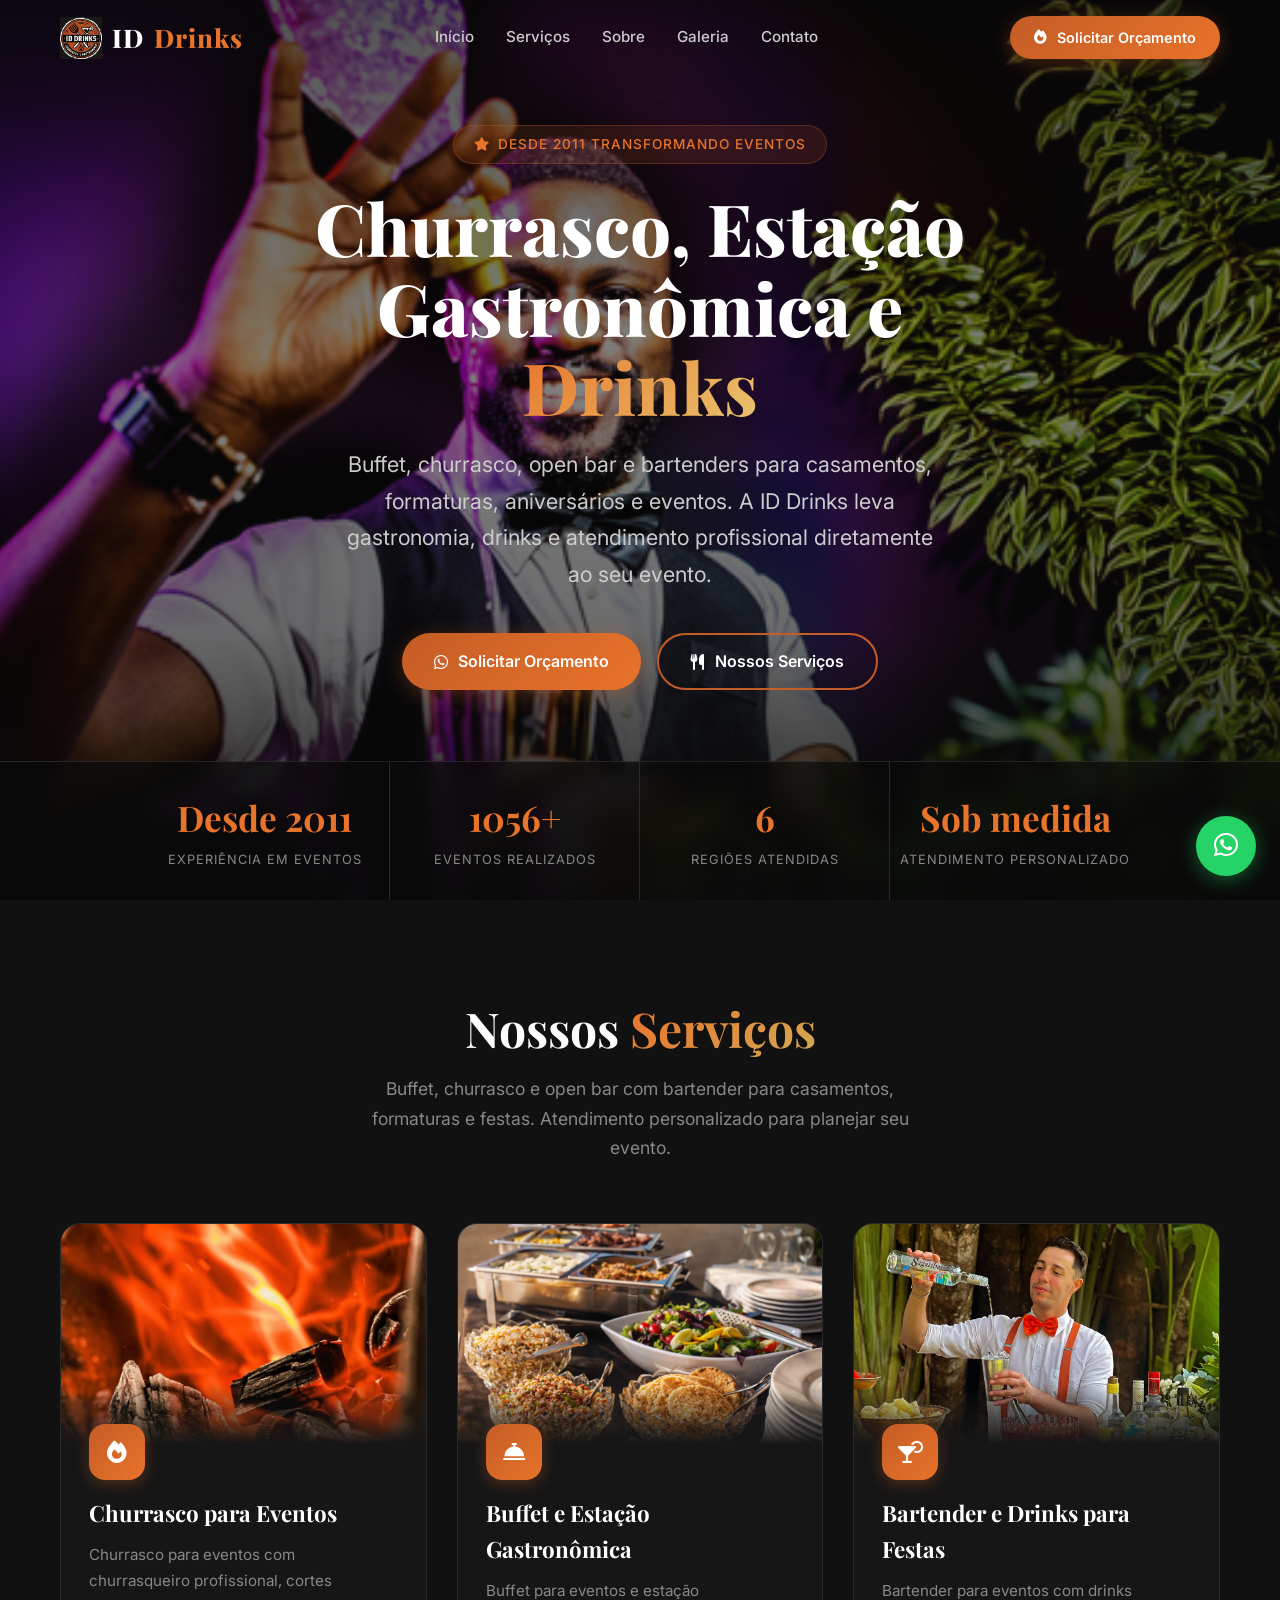
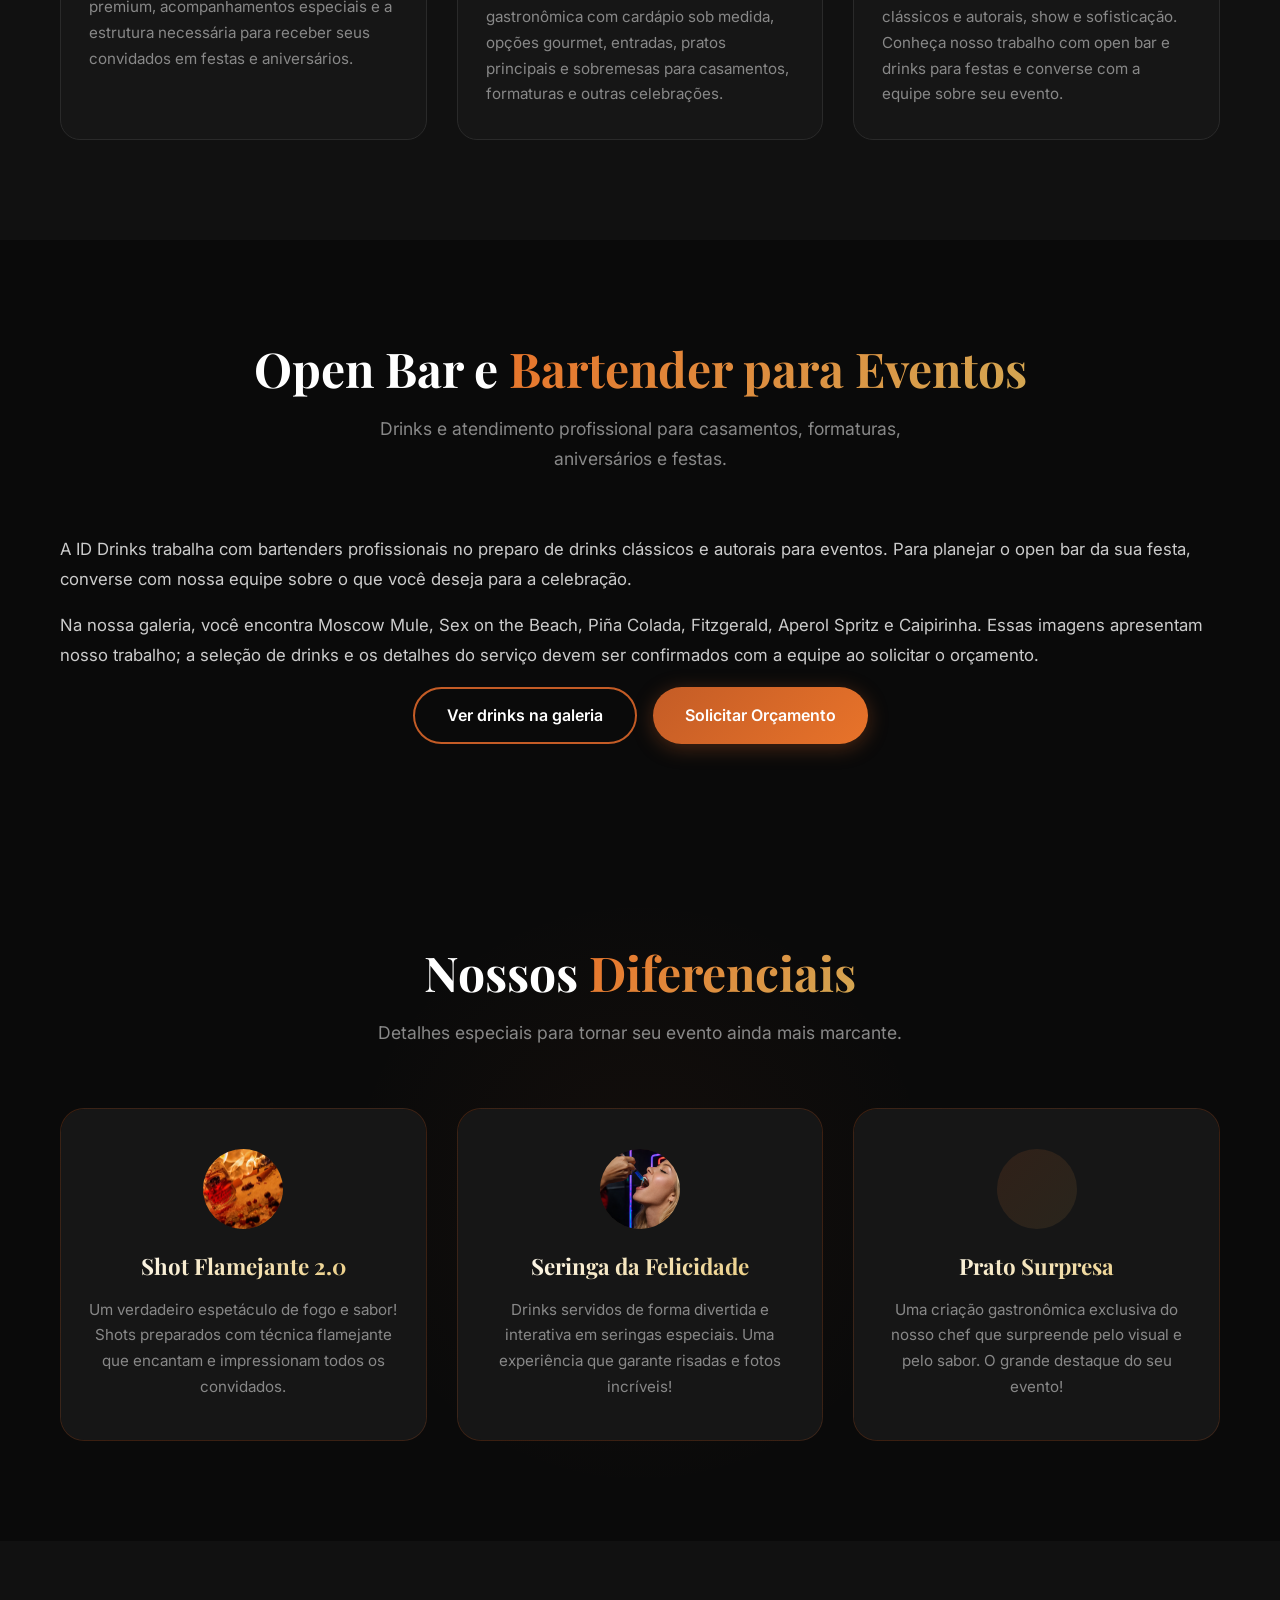
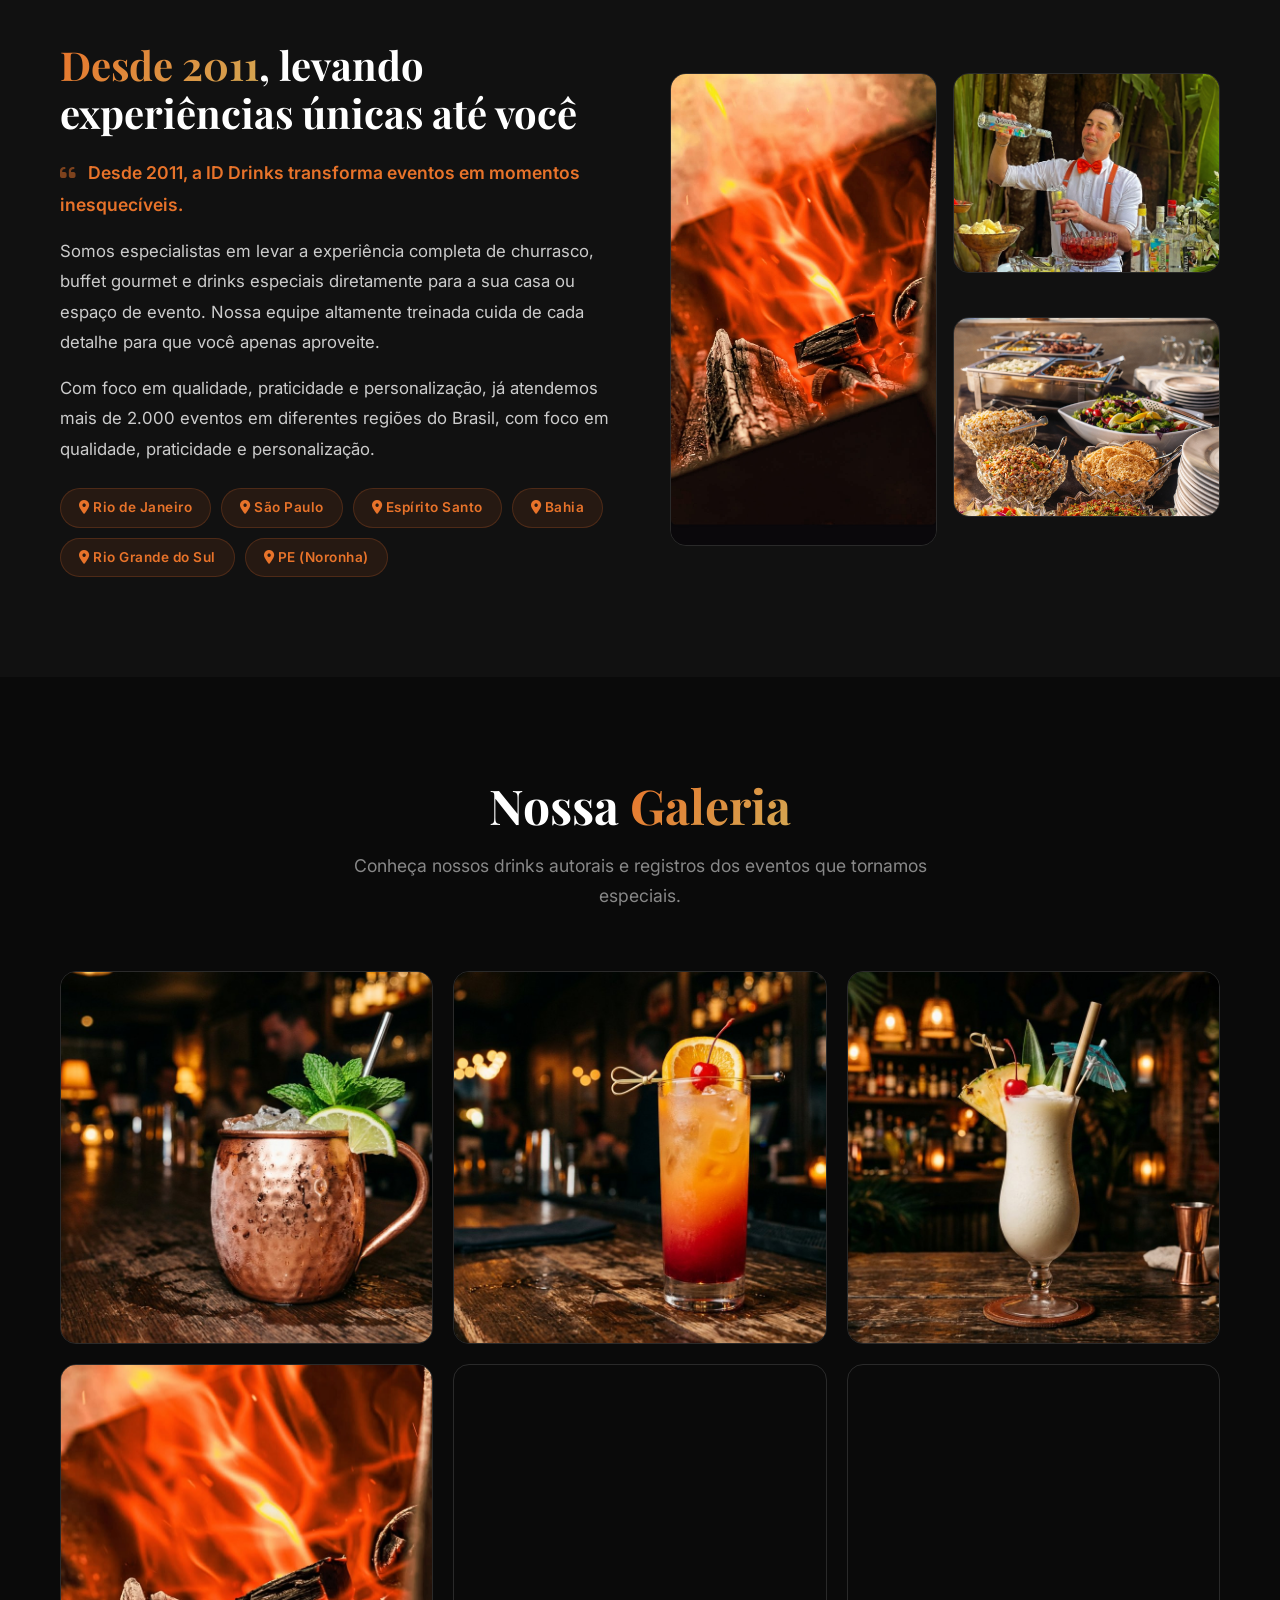
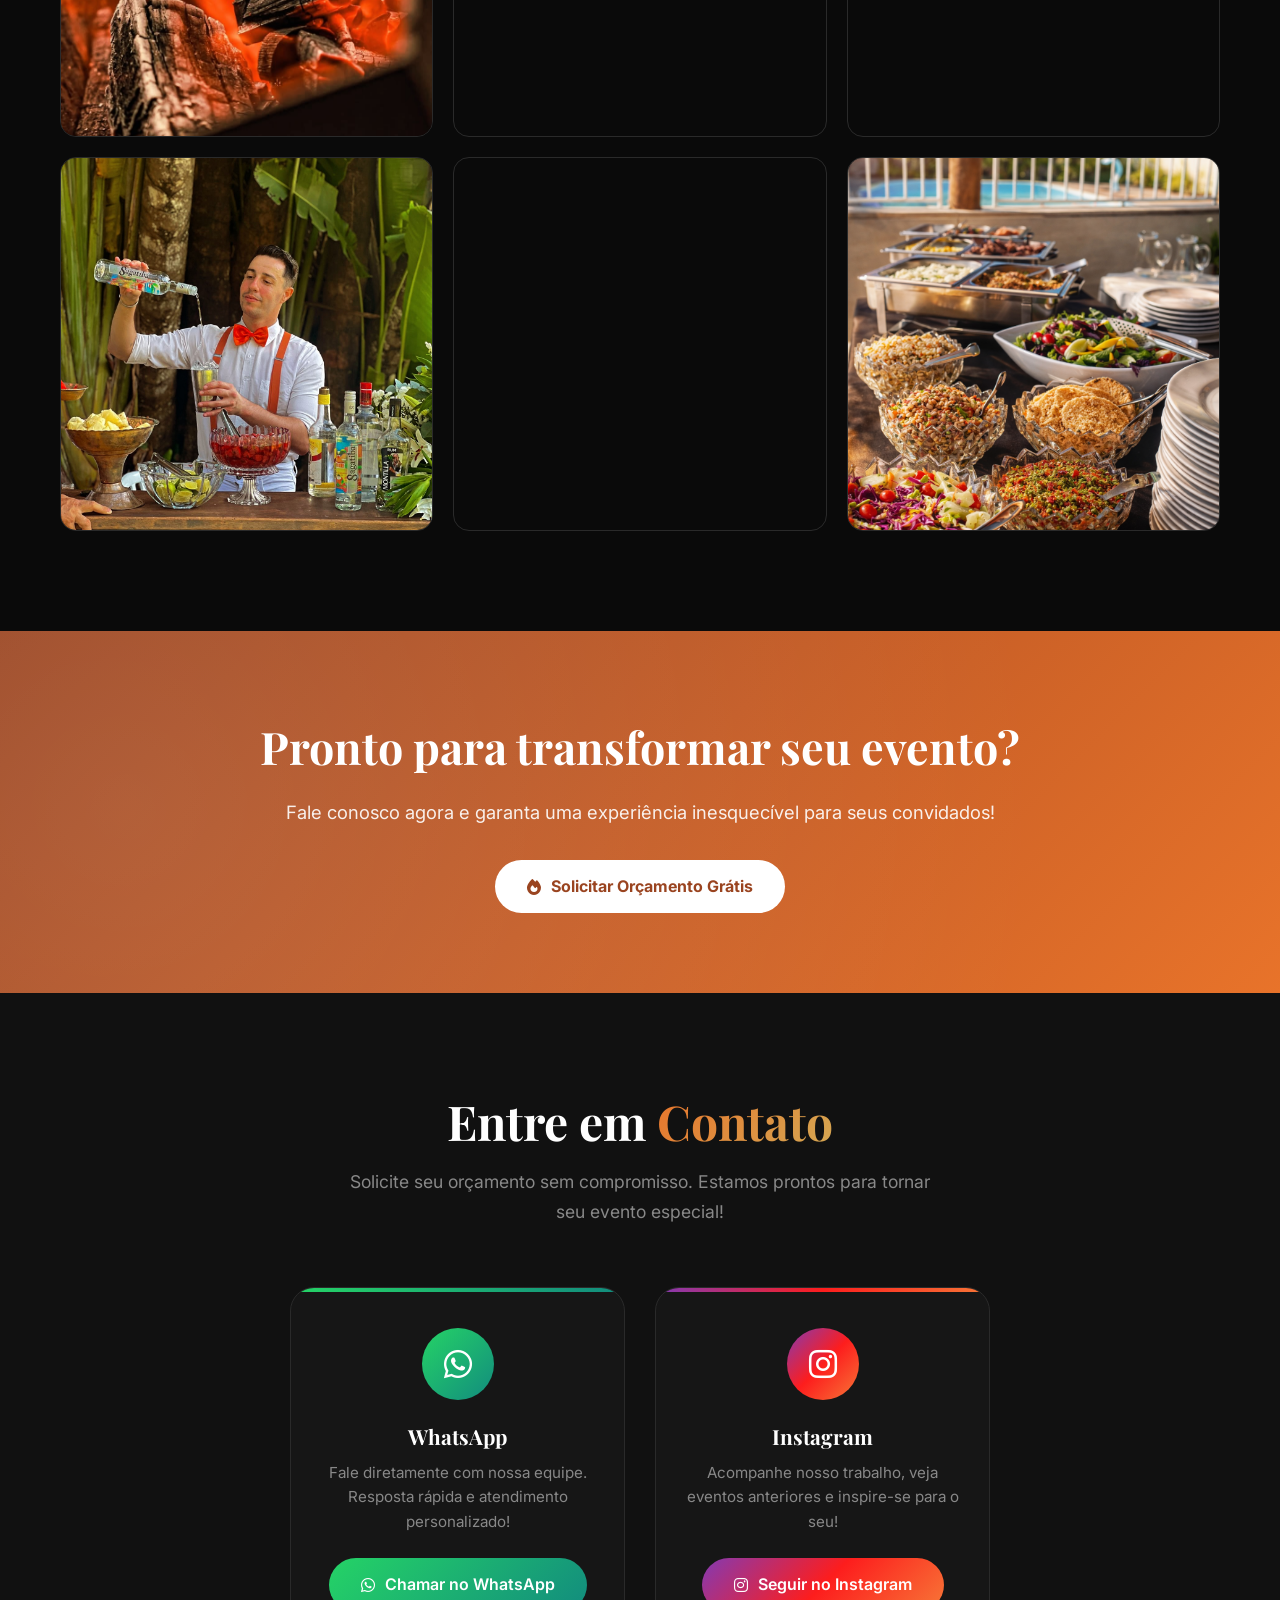
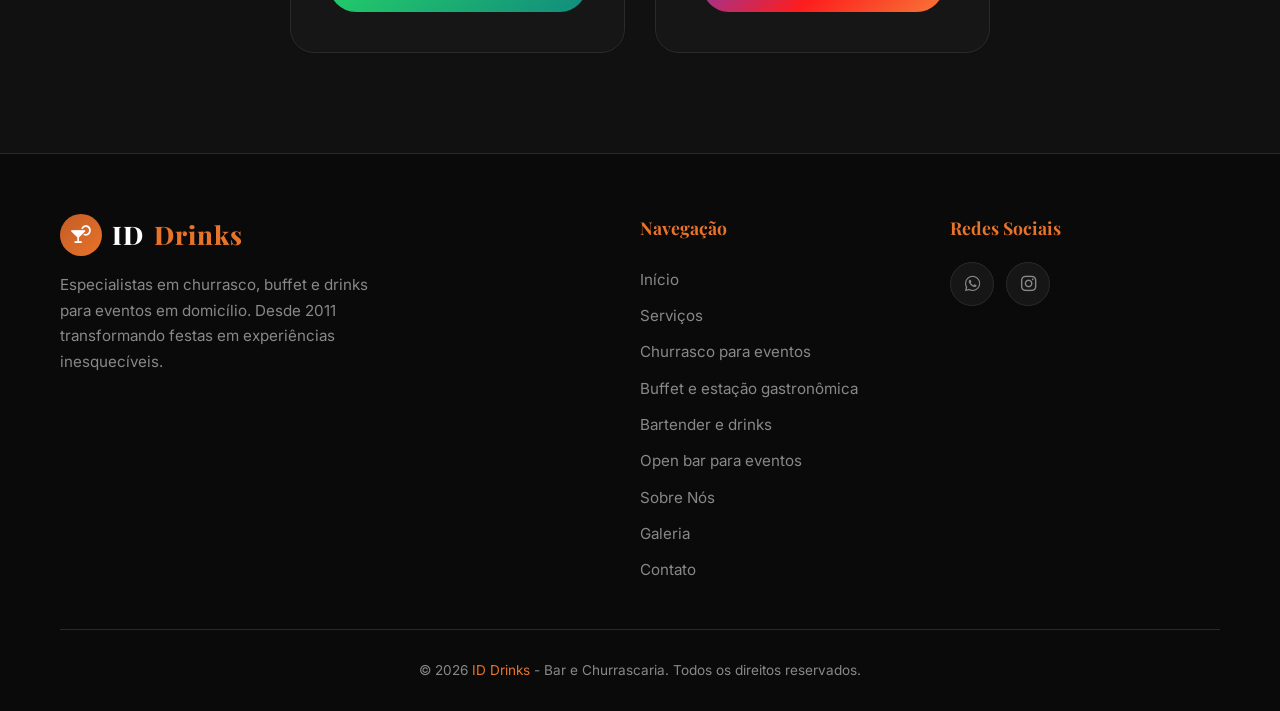
==== commit 503e9068: "Ajusta conteúdo, metadados sociais e informações desatualizadas" ====
--- a/index.html
+++ b/index.html
@@ -3,6 +3,7 @@
 <head>
     <meta charset="UTF-8">
     <meta name="viewport" content="width=device-width, initial-scale=1.0">
+    <meta name="theme-color" content="#0A0A0A">
     <title>Buffet, Churrasco e Bartender para Eventos | ID Drinks</title>
     <meta name="description" content="Buffet, estação gastronômica, churrasco e bartender para casamentos, formaturas e festas. Conheça a ID Drinks e solicite seu orçamento pelo WhatsApp.">
     <link rel="canonical" href="https://iddrinks.com.br/">
@@ -13,6 +14,7 @@
     <meta property="og:description" content="Buffet, estação gastronômica, churrasco e bartender para casamentos, formaturas e festas. Conheça a ID Drinks e solicite seu orçamento pelo WhatsApp.">
     <meta property="og:url" content="https://iddrinks.com.br/">
     <meta property="og:image" content="https://iddrinks.com.br/assets/images/hero-bg.jpg">
+    <meta property="og:image:type" content="image/jpeg">
     <meta property="og:image:width" content="672">
     <meta property="og:image:height" content="368">
     <meta property="og:image:alt" content="Churrasco e drinks para eventos da ID Drinks">
@@ -258,20 +260,20 @@
         <div class="hero-stats">
             <div class="stats-grid">
                 <div class="stat-item">
-                    <span class="stat-number" data-target="14">14+</span>
-                    <span class="stat-label">Anos de Experiência</span>
+                    <span class="stat-number">Desde 2011</span>
+                    <span class="stat-label">Experiência em eventos</span>
                 </div>
                 <div class="stat-item">
                     <span class="stat-number" data-target="2000">2000+</span>
                     <span class="stat-label">Eventos Realizados</span>
                 </div>
                 <div class="stat-item">
-                    <span class="stat-number" data-target="6">6+</span>
-                    <span class="stat-label">Estados Atendidos</span>
+                    <span class="stat-number">6</span>
+                    <span class="stat-label">Regiões atendidas</span>
                 </div>
                 <div class="stat-item">
-                    <span class="stat-number" data-target="100">100%</span>
-                    <span class="stat-label">Satisfação</span>
+                    <span class="stat-number">Sob medida</span>
+                    <span class="stat-label">Atendimento personalizado</span>
                 </div>
             </div>
         </div>
@@ -345,7 +347,7 @@
         <div class="container">
             <div class="section-header reveal">
                 <h2 class="section-title">Nossos <span class="highlight">Diferenciais</span></h2>
-                <p class="section-subtitle">Experiências exclusivas que só a ID Drinks oferece. Surpreenda seus convidados com momentos únicos.</p>
+                <p class="section-subtitle">Detalhes especiais para tornar seu evento ainda mais marcante.</p>
             </div>
 
             <div class="diff-grid">
@@ -382,7 +384,7 @@
             <div class="about-grid">
                 <div class="about-text reveal-left">
                     <h2>
-                        Mais de <span class="highlight">14 anos</span> levando experiências únicas até você
+                        <span class="highlight">Desde 2011</span>, levando experiências únicas até você
                     </h2>
                     <p class="accent">
                         <i class="fas fa-quote-left about-quote-icon" aria-hidden="true"></i>
@@ -392,7 +394,7 @@
                         Somos especialistas em levar a experiência completa de churrasco, buffet gourmet e drinks especiais diretamente para a sua casa ou espaço de evento. Nossa equipe altamente treinada cuida de cada detalhe para que você apenas aproveite.
                     </p>
                     <p>
-                        Com foco em qualidade, praticidade e personalização, já atendemos mais de 2.000 eventos por todo o Brasil, sempre com excelência e compromisso com a satisfação dos nossos clientes.
+                        Com foco em qualidade, praticidade e personalização, já atendemos mais de 2.000 eventos em diferentes regiões do Brasil, com foco em qualidade, praticidade e personalização.
                     </p>
                     <div class="about-states">
                         <span class="state-badge"><i class="fas fa-map-marker-alt" aria-hidden="true"></i> Rio de Janeiro</span>
@@ -569,7 +571,7 @@
                 </div>
             </div>
             <div class="footer-bottom">
-                <p>&copy; 2024 <span class="highlight">ID Drinks</span> - Bar e Churrascaria. Todos os direitos reservados.</p>
+                <p>&copy; <span id="current-year">2026</span> <span class="highlight">ID Drinks</span> - Bar e Churrascaria. Todos os direitos reservados.</p>
             </div>
         </div>
     </footer>
--- a/css/style.css
+++ b/css/style.css
@@ -0,0 +1,194 @@
+/* ===================== RESET & BASE ===================== */
+*, *::before, *::after {
+    margin: 0;
+    padding: 0;
+    box-sizing: border-box;
+}
+
+:root {
+    --primary: #C45C26;
+    --primary-light: #E8732A;
+    --primary-dark: #9A4420;
+    --primary-glow: rgba(196, 92, 38, 0.35);
+    --gold: #D4A853;
+    --gold-light: #E8C670;
+    --bg: #0A0A0A;
+    --bg-secondary: #111111;
+    --bg-card: #161616;
+    --bg-card-hover: #1E1E1E;
+    --border-color: #2A2A2A;
+    --border-light: rgba(255,255,255,0.08);
+    --text: #FFFFFF;
+    --text-muted: #888888;
+    --text-secondary: #CCCCCC;
+    --glass-bg: rgba(10, 10, 10, 0.8);
+    --glass-border: rgba(255, 255, 255, 0.1);
+    --shadow: 0 8px 32px rgba(0,0,0,0.4);
+    --shadow-glow: 0 0 30px rgba(196, 92, 38, 0.2);
+}
+
+html {
+    scroll-behavior: smooth;
+    scroll-padding-top: 80px;
+    overflow-x: hidden;
+}
+
+body {
+    font-family: 'Inter', -apple-system, BlinkMacSystemFont, 'Segoe UI', sans-serif;
+    background-color: var(--bg);
+    color: var(--text);
+    line-height: 1.6;
+    overflow-x: hidden;
+}
+
+a {
+    text-decoration: none;
+    color: inherit;
+}
+
+img {
+    max-width: 100%;
+    display: block;
+}
+
+/* ===================== UTILITIES ===================== */
+.container {
+    max-width: 1200px;
+    margin: 0 auto;
+    padding: 0 20px;
+}
+
+.section-padding {
+    padding: 100px 0;
+}
+
+.section-header {
+    text-align: center;
+    margin-bottom: 60px;
+}
+
+.section-title {
+    font-family: 'Playfair Display', serif;
+    font-size: clamp(2rem, 5vw, 3rem);
+    font-weight: 700;
+    margin-bottom: 16px;
+    line-height: 1.2;
+}
+
+.section-title .highlight {
+    background: linear-gradient(135deg, var(--primary-light), var(--gold));
+    -webkit-background-clip: text;
+    -webkit-text-fill-color: transparent;
+    background-clip: text;
+}
+
+.section-subtitle {
+    color: var(--text-muted);
+    font-size: 1.1rem;
+    max-width: 600px;
+    margin: 0 auto;
+    line-height: 1.7;
+}
+
+.btn {
+    display: inline-flex;
+    align-items: center;
+    gap: 10px;
+    padding: 14px 32px;
+    border-radius: 50px;
+    font-family: 'Inter', sans-serif;
+    font-size: 1rem;
+    font-weight: 600;
+    cursor: pointer;
+    border: none;
+    transition: all 0.3s ease;
+    text-decoration: none;
+}
+
+.btn-primary {
+    background: linear-gradient(135deg, var(--primary), var(--primary-light));
+    color: white;
+    box-shadow: 0 4px 20px var(--primary-glow);
+}
+
+.btn-primary:hover {
+    transform: translateY(-2px);
+    box-shadow: 0 8px 30px var(--primary-glow);
+    filter: brightness(1.1);
+}
+
+.btn-outline {
+    background: transparent;
+    color: white;
+    border: 2px solid var(--primary);
+}
+
+.btn-outline:hover {
+    background: var(--primary);
+    transform: translateY(-2px);
+}
+
+/* ===================== SCROLL ANIMATIONS ===================== */
+.reveal.reveal-pending {
+    opacity: 0;
+    transform: translateY(40px);
+    transition: opacity 0.8s ease, transform 0.8s ease;
+}
+
+.reveal.revealed {
+    opacity: 1;
+    transform: translateY(0);
+}
+
+.reveal-left.reveal-pending {
+    opacity: 0;
+    transform: translateX(-60px);
+    transition: opacity 0.8s ease, transform 0.8s ease;
+}
+
+.reveal-left.revealed {
+    opacity: 1;
+    transform: translateX(0);
+}
+
+.reveal-right.reveal-pending {
+    opacity: 0;
+    transform: translateX(60px);
+    transition: opacity 0.8s ease, transform 0.8s ease;
+}
+
+.reveal-right.revealed {
+    opacity: 1;
+    transform: translateX(0);
+}
+
+.reveal-scale.reveal-pending {
+    opacity: 0;
+    transform: scale(0.85);
+    transition: opacity 0.8s ease, transform 0.8s ease;
+}
+
+.reveal-scale.revealed {
+    opacity: 1;
+    transform: scale(1);
+}
+
+.skip-link {
+    position: fixed;
+    top: 8px;
+    left: 8px;
+    z-index: 3000;
+    padding: 12px 20px;
+    background: var(--bg);
+    color: var(--text);
+    transform: translateY(-200%);
+}
+
+.skip-link:focus {
+    transform: translateY(0);
+}
+
+:focus-visible {
+    outline: 2px solid var(--gold);
+    outline-offset: 4px;
+}
--- a/css/components.css
+++ b/css/components.css
@@ -0,0 +1,1143 @@
+/* ===================== HEADER ===================== */
+header {
+    position: fixed;
+    top: 0;
+    left: 0;
+    right: 0;
+    z-index: 1000;
+    padding: 16px 0;
+    transition: all 0.4s ease;
+}
+
+header.scrolled {
+    background: var(--glass-bg);
+    backdrop-filter: blur(20px);
+    -webkit-backdrop-filter: blur(20px);
+    border-bottom: 1px solid var(--glass-border);
+    padding: 10px 0;
+    box-shadow: 0 4px 30px rgba(0,0,0,0.3);
+}
+
+.header-inner {
+    display: flex;
+    align-items: center;
+    justify-content: space-between;
+    max-width: 1200px;
+    margin: 0 auto;
+    padding: 0 20px;
+}
+
+.logo {
+    display: flex;
+    align-items: center;
+    gap: 10px;
+    font-family: 'Playfair Display', serif;
+    font-size: 1.6rem;
+    font-weight: 800;
+    color: white;
+    letter-spacing: 1px;
+}
+
+.logo-icon {
+    width: 42px;
+    height: 42px;
+    background: linear-gradient(135deg, var(--primary), var(--primary-light));
+    border-radius: 50%;
+    display: flex;
+    align-items: center;
+    justify-content: center;
+    font-size: 1.1rem;
+}
+
+.logo span {
+    color: var(--primary-light);
+}
+
+#desktop-nav {
+    display: flex;
+    align-items: center;
+    gap: 32px;
+}
+
+#desktop-nav a {
+    color: var(--text-secondary);
+    font-size: 0.95rem;
+    font-weight: 500;
+    position: relative;
+    transition: color 0.3s;
+}
+
+#desktop-nav a:hover {
+    color: var(--primary-light);
+}
+
+#desktop-nav a::after {
+    content: '';
+    position: absolute;
+    bottom: -4px;
+    left: 0;
+    width: 0;
+    height: 2px;
+    background: var(--primary-light);
+    transition: width 0.3s;
+}
+
+#desktop-nav a:hover::after {
+    width: 100%;
+}
+
+.header-cta {
+    padding: 10px 24px;
+    font-size: 0.9rem;
+}
+
+.hamburger {
+    background: transparent;
+    border: 0;
+    display: none;
+    flex-direction: column;
+    gap: 5px;
+    cursor: pointer;
+    padding: 5px;
+    z-index: 1001;
+}
+
+.hamburger span {
+    width: 28px;
+    height: 2.5px;
+    background: white;
+    border-radius: 2px;
+    transition: all 0.3s ease;
+}
+
+.hamburger.active span:nth-child(1) {
+    transform: rotate(45deg) translate(5px, 5px);
+}
+
+.hamburger.active span:nth-child(2) {
+    opacity: 0;
+}
+
+.hamburger.active span:nth-child(3) {
+    transform: rotate(-45deg) translate(6px, -6px);
+}
+
+/* Mobile Menu */
+.mobile-menu {
+    display: none;
+    position: fixed;
+    top: 0;
+    right: -100%;
+    width: 80%;
+    max-width: 350px;
+    height: 100vh;
+    background: rgba(15, 15, 15, 0.98);
+    backdrop-filter: blur(20px);
+    padding: 100px 40px 40px;
+    transition: right 0.4s ease;
+    z-index: 999;
+    border-left: 1px solid var(--border-color);
+}
+
+.mobile-menu.open {
+    right: 0;
+}
+
+.mobile-menu a {
+    display: block;
+    color: var(--text-secondary);
+    font-size: 1.2rem;
+    font-weight: 500;
+    padding: 16px 0;
+    border-bottom: 1px solid var(--border-color);
+    transition: color 0.3s, padding-left 0.3s;
+}
+
+.mobile-menu a:hover {
+    color: var(--primary-light);
+    padding-left: 10px;
+}
+
+.mobile-menu .btn {
+    margin-top: 30px;
+    width: 100%;
+    justify-content: center;
+}
+
+.menu-overlay {
+    display: none;
+    position: fixed;
+    top: 0;
+    left: 0;
+    width: 100%;
+    height: 100%;
+    background: rgba(0,0,0,0.6);
+    z-index: 998;
+    opacity: 0;
+    transition: opacity 0.3s;
+}
+
+.menu-overlay.active {
+    opacity: 1;
+}
+
+/* ===================== HERO ===================== */
+.hero {
+    position: relative;
+    min-height: 100vh;
+    min-height: 100svh;
+    display: grid;
+    grid-template-rows: 1fr auto;
+    align-items: center;
+    justify-items: center;
+    /* Both rows reserve space, even when the content exceeds the viewport. */
+    row-gap: clamp(2rem, 6vh, 4rem);
+    padding-top: clamp(100px, 12vh, 140px);
+    overflow: hidden;
+}
+
+.hero-bg {
+    position: absolute;
+    top: 0;
+    left: 0;
+    width: 100%;
+    height: 100%;
+    background-image: url('../assets/images/hero-bg.jpg');
+    background-size: cover;
+    background-position: center;
+    background-repeat: no-repeat;
+    transform: scale(1.05);
+    transition: transform 10s ease;
+}
+
+.hero:hover .hero-bg {
+    transform: scale(1.1);
+}
+
+.hero-overlay {
+    position: absolute;
+    top: 0;
+    left: 0;
+    width: 100%;
+    height: 100%;
+    background: linear-gradient(
+        180deg,
+        rgba(10, 10, 10, 0.7) 0%,
+        rgba(10, 10, 10, 0.5) 40%,
+        rgba(10, 10, 10, 0.6) 70%,
+        rgba(10, 10, 10, 0.95) 100%
+    );
+}
+
+.hero-content {
+    position: relative;
+    z-index: 2;
+    text-align: center;
+    width: 100%;
+    max-width: 850px;
+    min-width: 0;
+    padding: 0 20px;
+}
+
+.hero-badge {
+    display: inline-flex;
+    align-items: center;
+    gap: 8px;
+    background: rgba(196, 92, 38, 0.15);
+    border: 1px solid rgba(196, 92, 38, 0.3);
+    border-radius: 50px;
+    padding: 8px 20px;
+    font-size: 0.85rem;
+    color: var(--primary-light);
+    margin-bottom: 24px;
+    font-weight: 500;
+    letter-spacing: 1px;
+    text-transform: uppercase;
+}
+
+.hero h1 {
+    font-family: 'Playfair Display', serif;
+    font-size: clamp(2.5rem, 7vw, 4.5rem);
+    font-weight: 800;
+    line-height: 1.1;
+    margin-bottom: 20px;
+}
+
+.hero h1 .gradient-text {
+    background: linear-gradient(135deg, var(--primary-light), var(--gold-light));
+    -webkit-background-clip: text;
+    -webkit-text-fill-color: transparent;
+    background-clip: text;
+}
+
+.hero p {
+    font-size: clamp(1.1rem, 2.5vw, 1.35rem);
+    color: var(--text-secondary);
+    margin-bottom: 40px;
+    max-width: 600px;
+    margin-left: auto;
+    margin-right: auto;
+    line-height: 1.7;
+}
+
+.hero-buttons {
+    display: flex;
+    gap: 16px;
+    justify-content: center;
+    flex-wrap: wrap;
+}
+
+.hero-buttons .btn {
+    max-width: 100%;
+    min-width: 0;
+    justify-content: center;
+    overflow-wrap: anywhere;
+}
+
+.hero-stats {
+    position: relative;
+    width: 100%;
+    min-width: 0;
+    z-index: 2;
+    background: rgba(10, 10, 10, 0.7);
+    backdrop-filter: blur(10px);
+    border-top: 1px solid var(--glass-border);
+}
+
+.stats-grid {
+    display: grid;
+    grid-template-columns: repeat(4, minmax(0, 1fr));
+    max-width: 1000px;
+    margin: 0 auto;
+}
+
+.stat-item {
+    min-width: 0;
+    overflow-wrap: anywhere;
+    text-align: center;
+    padding: 28px 10px;
+    border-right: 1px solid var(--border-color);
+}
+
+.stat-item:last-child {
+    border-right: none;
+}
+
+.stat-number {
+    font-family: 'Playfair Display', serif;
+    font-size: clamp(1.5rem, 3vw, 2.2rem);
+    font-weight: 700;
+    color: var(--primary-light);
+    display: block;
+}
+
+.stat-label {
+    font-size: 0.8rem;
+    color: var(--text-muted);
+    text-transform: uppercase;
+    letter-spacing: 1px;
+    margin-top: 4px;
+}
+
+/* ===================== SERVICES ===================== */
+.services {
+    background: var(--bg-secondary);
+}
+
+.services-grid {
+    display: grid;
+    grid-template-columns: repeat(3, 1fr);
+    gap: 30px;
+}
+
+.service-card {
+    background: var(--bg-card);
+    border: 1px solid var(--border-color);
+    border-radius: 20px;
+    overflow: hidden;
+    transition: all 0.4s ease;
+    position: relative;
+}
+
+.service-card:hover {
+    transform: translateY(-10px);
+    border-color: var(--primary);
+    box-shadow: var(--shadow-glow);
+}
+
+.service-card-img {
+    width: 100%;
+    height: 220px;
+    object-fit: cover;
+    transition: transform 0.5s ease;
+}
+
+.service-card:hover .service-card-img {
+    transform: scale(1.05);
+}
+
+.service-card-img-wrapper {
+    overflow: hidden;
+    position: relative;
+}
+
+.service-card-img-wrapper::after {
+    content: '';
+    position: absolute;
+    bottom: 0;
+    left: 0;
+    right: 0;
+    height: 60px;
+    background: linear-gradient(transparent, var(--bg-card));
+}
+
+.service-card-body {
+    padding: 24px 28px 32px;
+}
+
+.service-icon {
+    width: 56px;
+    height: 56px;
+    background: linear-gradient(135deg, var(--primary), var(--primary-light));
+    border-radius: 16px;
+    display: flex;
+    align-items: center;
+    justify-content: center;
+    font-size: 1.4rem;
+    color: white;
+    margin-bottom: 16px;
+    margin-top: -44px;
+    position: relative;
+    box-shadow: 0 4px 15px var(--primary-glow);
+}
+
+.service-card h3 {
+    font-family: 'Playfair Display', serif;
+    font-size: 1.4rem;
+    font-weight: 700;
+    margin-bottom: 10px;
+}
+
+.service-card p {
+    color: var(--text-muted);
+    font-size: 0.95rem;
+    line-height: 1.7;
+}
+
+/* ===================== DIFFERENTIALS ===================== */
+.differentials {
+    background: var(--bg);
+    position: relative;
+    overflow: hidden;
+}
+
+.differentials::before {
+    content: '';
+    position: absolute;
+    top: 50%;
+    left: 50%;
+    transform: translate(-50%, -50%);
+    width: 600px;
+    height: 600px;
+    background: radial-gradient(circle, var(--primary-glow) 0%, transparent 70%);
+    opacity: 0.15;
+    pointer-events: none;
+}
+
+.diff-grid {
+    display: grid;
+    grid-template-columns: repeat(3, 1fr);
+    gap: 30px;
+    position: relative;
+    z-index: 1;
+}
+
+.diff-card {
+    background: linear-gradient(145deg, rgba(196, 92, 38, 0.08), rgba(26, 26, 26, 0.9));
+    border: 1px solid rgba(196, 92, 38, 0.2);
+    border-radius: 24px;
+    padding: 40px 28px;
+    text-align: center;
+    transition: all 0.4s ease;
+    position: relative;
+    overflow: hidden;
+}
+
+.diff-card::before {
+    content: '';
+    position: absolute;
+    top: -2px;
+    left: -2px;
+    right: -2px;
+    bottom: -2px;
+    background: linear-gradient(135deg, var(--primary), var(--gold), var(--primary-dark));
+    border-radius: 25px;
+    z-index: -1;
+    opacity: 0;
+    transition: opacity 0.4s ease;
+}
+
+.diff-card::after {
+    content: '';
+    position: absolute;
+    top: 0;
+    left: 0;
+    right: 0;
+    bottom: 0;
+    background: var(--bg-card);
+    border-radius: 23px;
+    z-index: -1;
+}
+
+.diff-card:hover::before {
+    opacity: 1;
+}
+
+.diff-card:hover {
+    transform: translateY(-8px) scale(1.02);
+    box-shadow: 0 20px 60px rgba(196, 92, 38, 0.15);
+}
+
+.diff-icon img {
+   width: 100%;
+   height: 100%;
+    object-fit: cover; /* mantém proporção bonita */
+    border-radius: 50%; /* deixa redondo igual antes */
+}
+
+.diff-icon {
+    width: 80px;
+    height: 80px;
+    margin: 0 auto 20px;
+    background: linear-gradient(135deg, rgba(196, 92, 38, 0.15), rgba(212, 168, 83, 0.1));
+    border-radius: 50%;
+    display: flex;
+    align-items: center;
+    justify-content: center;
+    font-size: 2rem;
+    transition: all 0.4s ease;
+}
+
+.diff-card:hover .diff-icon {
+    transform: scale(1.15) rotate(5deg);
+    background: linear-gradient(135deg, var(--primary), var(--primary-light));
+    box-shadow: 0 0 30px var(--primary-glow);
+}
+
+.diff-card h3 {
+    font-family: 'Playfair Display', serif;
+    font-size: 1.4rem;
+    font-weight: 700;
+    margin-bottom: 12px;
+    background: linear-gradient(135deg, var(--text), var(--gold-light));
+    -webkit-background-clip: text;
+    -webkit-text-fill-color: transparent;
+    background-clip: text;
+}
+
+.diff-card p {
+    color: var(--text-muted);
+    font-size: 0.95rem;
+    line-height: 1.7;
+}
+
+/* ===================== ABOUT ===================== */
+.about {
+    background: var(--bg-secondary);
+}
+
+.about-grid {
+    display: grid;
+    grid-template-columns: 1fr 1fr;
+    gap: 60px;
+    align-items: center;
+}
+
+.about-text h2 {
+    font-family: 'Playfair Display', serif;
+    font-size: clamp(1.8rem, 4vw, 2.5rem);
+    font-weight: 700;
+    margin-bottom: 20px;
+    line-height: 1.2;
+}
+
+.about-text h2 .highlight {
+    background: linear-gradient(135deg, var(--primary-light), var(--gold));
+    -webkit-background-clip: text;
+    -webkit-text-fill-color: transparent;
+    background-clip: text;
+}
+
+.about-text p {
+    color: var(--text-secondary);
+    font-size: 1.05rem;
+    line-height: 1.8;
+    margin-bottom: 16px;
+}
+
+.about-text p.accent {
+    color: var(--primary-light);
+    font-weight: 600;
+    font-size: 1.1rem;
+}
+
+.about-states {
+    display: flex;
+    flex-wrap: wrap;
+    gap: 10px;
+    margin-top: 24px;
+}
+
+.state-badge {
+    background: rgba(196, 92, 38, 0.12);
+    border: 1px solid rgba(196, 92, 38, 0.25);
+    color: var(--primary-light);
+    padding: 8px 18px;
+    border-radius: 50px;
+    font-size: 0.85rem;
+    font-weight: 600;
+    letter-spacing: 0.5px;
+    transition: all 0.3s;
+}
+
+.state-badge:hover {
+    background: var(--primary);
+    color: white;
+    transform: translateY(-2px);
+}
+
+.about-images {
+    display: grid;
+    grid-template-columns: 1fr 1fr;
+    grid-template-rows: 1fr 1fr;
+    gap: 16px;
+}
+
+.about-images img {
+    width: 100%;
+    height: 200px;
+    object-fit: cover;
+    border-radius: 16px;
+    border: 1px solid var(--border-color);
+    transition: all 0.4s;
+}
+
+.about-images img:hover {
+    border-color: var(--primary);
+    transform: scale(1.03);
+}
+
+.about-images img:first-child {
+    grid-row: 1 / 3;
+    height: 100%;
+}
+
+/* ===================== GALLERY ===================== */
+.gallery {
+    background: var(--bg);
+}
+
+.gallery-grid {
+    display: grid;
+    grid-template-columns: repeat(3, 1fr);
+    gap: 20px;
+}
+
+.gallery-item {
+    position: relative;
+    border-radius: 16px;
+    overflow: hidden;
+    aspect-ratio: 1;
+    cursor: pointer;
+    border: 1px solid var(--border-color);
+    transition: all 0.4s ease;
+}
+
+.gallery-item:hover {
+    border-color: var(--primary);
+    transform: scale(1.03);
+    box-shadow: var(--shadow-glow);
+    z-index: 2;
+}
+
+.gallery-item img {
+    width: 100%;
+    height: 100%;
+    object-fit: cover;
+    transition: transform 0.5s ease;
+}
+
+.gallery-item:hover img {
+    transform: scale(1.1);
+}
+
+.gallery-item-overlay {
+    position: absolute;
+    bottom: 0;
+    left: 0;
+    right: 0;
+    padding: 30px 20px 20px;
+    background: linear-gradient(transparent, rgba(0,0,0,0.85));
+    transform: translateY(100%);
+    transition: transform 0.4s ease;
+}
+
+.gallery-item:hover .gallery-item-overlay {
+    transform: translateY(0);
+}
+
+.gallery-item-overlay h3 {
+    font-family: 'Playfair Display', serif;
+    font-size: 1.1rem;
+    font-weight: 600;
+    color: white;
+}
+
+.gallery-item-overlay span {
+    font-size: 0.8rem;
+    color: var(--primary-light);
+    text-transform: uppercase;
+    letter-spacing: 1px;
+}
+
+/* ===================== CTA BANNER ===================== */
+.cta-banner {
+    background: linear-gradient(135deg, var(--primary-dark), var(--primary), var(--primary-light));
+    padding: 80px 20px;
+    text-align: center;
+    position: relative;
+    overflow: hidden;
+}
+
+.cta-banner::before {
+    content: '';
+    position: absolute;
+    top: -50%;
+    left: -50%;
+    width: 200%;
+    height: 200%;
+    background: radial-gradient(circle at 30% 50%, rgba(255,255,255,0.1) 0%, transparent 50%);
+    pointer-events: none;
+}
+
+.cta-banner h2 {
+    font-family: 'Playfair Display', serif;
+    font-size: clamp(1.8rem, 4vw, 2.8rem);
+    font-weight: 700;
+    margin-bottom: 16px;
+    position: relative;
+}
+
+.cta-banner p {
+    font-size: 1.15rem;
+    opacity: 0.9;
+    margin-bottom: 32px;
+    position: relative;
+}
+
+.cta-banner .btn {
+    background: white;
+    color: var(--primary-dark);
+    font-weight: 700;
+    position: relative;
+}
+
+.cta-banner .btn:hover {
+    background: var(--gold);
+    color: var(--bg);
+}
+
+/* ===================== CONTACT ===================== */
+.contact {
+    background: var(--bg-secondary);
+}
+
+.contact-grid {
+    display: grid;
+    grid-template-columns: repeat(2, 1fr);
+    gap: 30px;
+    max-width: 700px;
+    margin: 0 auto;
+}
+
+.contact-card {
+    background: var(--bg-card);
+    border: 1px solid var(--border-color);
+    border-radius: 24px;
+    padding: 40px 28px;
+    text-align: center;
+    transition: all 0.4s ease;
+    position: relative;
+    overflow: hidden;
+}
+
+.contact-card::before {
+    content: '';
+    position: absolute;
+    top: 0;
+    left: 0;
+    right: 0;
+    height: 4px;
+    transition: height 0.3s ease;
+}
+
+.contact-card.whatsapp::before {
+    background: linear-gradient(90deg, #25D366, #128C7E);
+}
+
+.contact-card.instagram::before {
+    background: linear-gradient(90deg, #833AB4, #FD1D1D, #F77737);
+}
+
+.contact-card:hover {
+    transform: translateY(-8px);
+    border-color: transparent;
+}
+
+.contact-card:hover::before {
+    height: 6px;
+}
+
+.contact-card.whatsapp:hover {
+    box-shadow: 0 20px 60px rgba(37, 211, 102, 0.15);
+}
+
+.contact-card.instagram:hover {
+    box-shadow: 0 20px 60px rgba(131, 58, 180, 0.15);
+}
+
+.contact-icon {
+    width: 72px;
+    height: 72px;
+    border-radius: 50%;
+    display: flex;
+    align-items: center;
+    justify-content: center;
+    font-size: 2rem;
+    margin: 0 auto 20px;
+    color: white;
+    transition: transform 0.3s;
+}
+
+.contact-card:hover .contact-icon {
+    transform: scale(1.15) rotate(5deg);
+}
+
+.contact-card.whatsapp .contact-icon {
+    background: linear-gradient(135deg, #25D366, #128C7E);
+}
+
+.contact-card.instagram .contact-icon {
+    background: linear-gradient(135deg, #833AB4, #FD1D1D, #F77737);
+}
+
+.contact-card h3 {
+    font-family: 'Playfair Display', serif;
+    font-size: 1.3rem;
+    font-weight: 700;
+    margin-bottom: 8px;
+}
+
+.contact-card p {
+    color: var(--text-muted);
+    font-size: 0.95rem;
+    margin-bottom: 24px;
+    line-height: 1.6;
+}
+
+.contact-btn {
+    display: inline-flex;
+    align-items: center;
+    gap: 10px;
+    padding: 14px 32px;
+    border-radius: 50px;
+    font-weight: 600;
+    font-size: 1rem;
+    color: white;
+    transition: all 0.3s;
+    border: none;
+    cursor: pointer;
+    font-family: 'Inter', sans-serif;
+}
+
+.contact-btn.whatsapp-btn {
+    background: linear-gradient(135deg, #25D366, #128C7E);
+}
+
+.contact-btn.whatsapp-btn:hover {
+    box-shadow: 0 8px 25px rgba(37, 211, 102, 0.35);
+    transform: translateY(-2px);
+}
+
+.contact-btn.instagram-btn {
+    background: linear-gradient(135deg, #833AB4, #FD1D1D, #F77737);
+}
+
+.contact-btn.instagram-btn:hover {
+    box-shadow: 0 8px 25px rgba(131, 58, 180, 0.35);
+    transform: translateY(-2px);
+}
+
+/* ===================== FOOTER ===================== */
+footer {
+    background: var(--bg);
+    border-top: 1px solid var(--border-color);
+    padding: 60px 0 30px;
+}
+
+.footer-grid {
+    display: grid;
+    grid-template-columns: 2fr 1fr 1fr;
+    gap: 40px;
+    margin-bottom: 40px;
+}
+
+.footer-brand .logo {
+    margin-bottom: 16px;
+}
+
+.footer-brand p {
+    color: var(--text-muted);
+    font-size: 0.95rem;
+    line-height: 1.7;
+    max-width: 320px;
+}
+
+.footer-heading {
+    font-weight: 700;
+    font-family: 'Playfair Display', serif;
+    font-size: 1.1rem;
+    font-weight: 700;
+    margin-bottom: 20px;
+    color: var(--primary-light);
+}
+
+.footer-links a {
+    display: block;
+    color: var(--text-muted);
+    font-size: 0.95rem;
+    padding: 6px 0;
+    transition: all 0.3s;
+}
+
+.footer-links a:hover {
+    color: var(--primary-light);
+    padding-left: 8px;
+}
+
+.footer-social-icons {
+    display: flex;
+    gap: 12px;
+}
+
+.footer-social-icons a {
+    width: 44px;
+    height: 44px;
+    border-radius: 50%;
+    background: var(--bg-card);
+    border: 1px solid var(--border-color);
+    display: flex;
+    align-items: center;
+    justify-content: center;
+    font-size: 1.1rem;
+    color: var(--text-muted);
+    transition: all 0.3s;
+}
+
+.footer-social-icons a:hover {
+    background: var(--primary);
+    border-color: var(--primary);
+    color: white;
+    transform: translateY(-3px);
+}
+
+.footer-bottom {
+    text-align: center;
+    padding-top: 30px;
+    border-top: 1px solid var(--border-color);
+    color: var(--text-muted);
+    font-size: 0.85rem;
+}
+
+.footer-bottom .highlight {
+    color: var(--primary-light);
+}
+
+/* ===================== FLOATING ELEMENTS ===================== */
+.float-whatsapp {
+    position: fixed;
+    bottom: 24px;
+    right: 24px;
+    width: 60px;
+    height: 60px;
+    background: #25D366;
+    border-radius: 50%;
+    display: flex;
+    align-items: center;
+    justify-content: center;
+    font-size: 1.7rem;
+    color: white;
+    z-index: 900;
+    box-shadow: 0 4px 20px rgba(37, 211, 102, 0.4);
+    transition: all 0.3s ease;
+    animation: whatsapp-pulse 2s infinite;
+}
+
+.float-whatsapp:hover {
+    transform: scale(1.12);
+    box-shadow: 0 8px 30px rgba(37, 211, 102, 0.5);
+}
+
+@keyframes whatsapp-pulse {
+    0%, 100% { box-shadow: 0 4px 20px rgba(37, 211, 102, 0.4); }
+    50% { box-shadow: 0 4px 30px rgba(37, 211, 102, 0.6), 0 0 0 10px rgba(37, 211, 102, 0.1); }
+}
+
+.scroll-top {
+    position: fixed;
+    bottom: 24px;
+    left: 24px;
+    width: 48px;
+    height: 48px;
+    background: var(--bg-card);
+    border: 1px solid var(--border-color);
+    border-radius: 50%;
+    display: flex;
+    align-items: center;
+    justify-content: center;
+    font-size: 1.1rem;
+    color: var(--primary-light);
+    cursor: pointer;
+    z-index: 900;
+    opacity: 0;
+    visibility: hidden;
+    transition: all 0.3s ease;
+}
+
+.scroll-top.visible {
+    opacity: 1;
+    visibility: visible;
+}
+
+.scroll-top:hover {
+    background: var(--primary);
+    color: white;
+    transform: translateY(-3px);
+}
+
+/* ===================== LIGHTBOX ===================== */
+.lightbox {
+    display: none;
+    position: fixed;
+    top: 0;
+    left: 0;
+    width: 100%;
+    height: 100%;
+    background: rgba(0, 0, 0, 0.95);
+    z-index: 2000;
+    align-items: center;
+    justify-content: center;
+    padding: 40px;
+}
+
+.lightbox.active {
+    display: flex;
+}
+
+.lightbox img {
+    max-width: 90%;
+    max-height: 85vh;
+    object-fit: contain;
+    border-radius: 12px;
+    box-shadow: 0 20px 60px rgba(0,0,0,0.5);
+}
+
+.lightbox-close {
+    position: absolute;
+    top: 20px;
+    right: 30px;
+    width: 50px;
+    height: 50px;
+    background: rgba(255,255,255,0.1);
+    border: 1px solid rgba(255,255,255,0.2);
+    border-radius: 50%;
+    display: flex;
+    align-items: center;
+    justify-content: center;
+    font-size: 1.5rem;
+    color: white;
+    cursor: pointer;
+    transition: all 0.3s;
+}
+
+.lightbox-close:hover {
+    background: var(--primary);
+    border-color: var(--primary);
+    transform: rotate(90deg);
+}
+
+.lightbox-caption {
+    position: absolute;
+    bottom: 30px;
+    left: 0;
+    right: 0;
+    text-align: center;
+    font-family: 'Playfair Display', serif;
+    font-size: 1.3rem;
+    color: white;
+}
+
+/* Preserve the delays previously applied directly to each card. */
+.reveal.reveal-delay-50,
+.reveal-scale.reveal-delay-50 {
+    transition-delay: 0.05s;
+}
+
+.reveal.reveal-delay-100,
+.reveal-scale.reveal-delay-100 {
+    transition-delay: 0.1s;
+}
+
+.reveal.reveal-delay-150,
+.reveal-scale.reveal-delay-150 {
+    transition-delay: 0.15s;
+}
+
+.reveal.reveal-delay-200,
+.reveal-scale.reveal-delay-200 {
+    transition-delay: 0.2s;
+}
+
+.reveal.reveal-delay-250,
+.reveal-scale.reveal-delay-250 {
+    transition-delay: 0.25s;
+}
+
+.reveal.reveal-delay-300,
+.reveal-scale.reveal-delay-300 {
+    transition-delay: 0.3s;
+}
+
+.reveal.reveal-delay-350,
+.reveal-scale.reveal-delay-350 {
+    transition-delay: 0.35s;
+}
+
+.reveal.reveal-delay-400,
+.reveal-scale.reveal-delay-400 {
+    transition-delay: 0.4s;
+}
+
+.reveal.reveal-delay-450,
+.reveal-scale.reveal-delay-450 {
+    transition-delay: 0.45s;
+}
+
+.about-quote-icon {
+    margin-right: 8px;
+    opacity: 0.5;
+}
+
+.logo-icon img {
+    height: auto;
+}
--- a/css/responsive.css
+++ b/css/responsive.css
@@ -0,0 +1,135 @@
+/* ===================== RESPONSIVE ===================== */
+@media (max-width: 1024px) {
+    .services-grid,
+    .diff-grid {
+        grid-template-columns: repeat(2, 1fr);
+    }
+
+    .about-grid {
+        grid-template-columns: 1fr;
+        gap: 40px;
+    }
+
+    .gallery-grid {
+        grid-template-columns: repeat(2, 1fr);
+    }
+
+    .footer-grid {
+        grid-template-columns: 1fr 1fr;
+    }
+}
+
+@media (max-width: 768px) {
+    #desktop-nav {
+        display: none;
+    }
+
+    .header-cta-desktop {
+        display: none;
+    }
+
+    .hamburger {
+        display: flex;
+    }
+
+    .mobile-menu {
+        display: block;
+    }
+
+    .hero h1 {
+        font-size: clamp(2rem, 8vw, 3rem);
+    }
+
+    .stats-grid {
+        grid-template-columns: repeat(2, minmax(0, 1fr));
+    }
+
+    .stat-item:nth-child(2) {
+        border-right: none;
+    }
+
+    .services-grid,
+    .diff-grid {
+        grid-template-columns: 1fr;
+    }
+
+    .contact-grid {
+        grid-template-columns: 1fr;
+    }
+
+    .gallery-grid {
+        grid-template-columns: repeat(2, 1fr);
+        gap: 12px;
+    }
+
+    .footer-grid {
+        grid-template-columns: 1fr;
+        text-align: center;
+    }
+
+    .footer-brand p {
+        max-width: 100%;
+    }
+
+    .footer-social-icons {
+        justify-content: center;
+    }
+
+    .section-padding {
+        padding: 70px 0;
+    }
+
+    .hero-buttons {
+        flex-direction: column;
+        align-items: center;
+    }
+
+    .about-images {
+        grid-template-columns: 1fr 1fr;
+    }
+
+    .about-images img:first-child {
+        grid-row: auto;
+    }
+}
+
+@media (max-width: 480px) {
+    .hero-content {
+        padding-inline: clamp(12px, 4vw, 20px);
+    }
+
+    .hero-badge {
+        max-width: 100%;
+        padding-inline: 12px;
+        font-size: clamp(0.7rem, 3vw, 0.85rem);
+    }
+
+    .hero-buttons .btn {
+        padding-inline: clamp(16px, 5vw, 24px);
+    }
+
+    .stat-item {
+        padding: clamp(16px, 5vw, 24px) 8px;
+    }
+
+    .stat-label {
+        font-size: clamp(0.7rem, 3vw, 0.8rem);
+    }
+
+    .gallery-grid {
+        grid-template-columns: 1fr 1fr;
+        gap: 8px;
+    }
+
+    .gallery-item {
+        border-radius: 10px;
+    }
+
+    .diff-card {
+        padding: 30px 20px;
+    }
+
+    .cta-banner {
+        padding: 60px 20px;
+    }
+}
